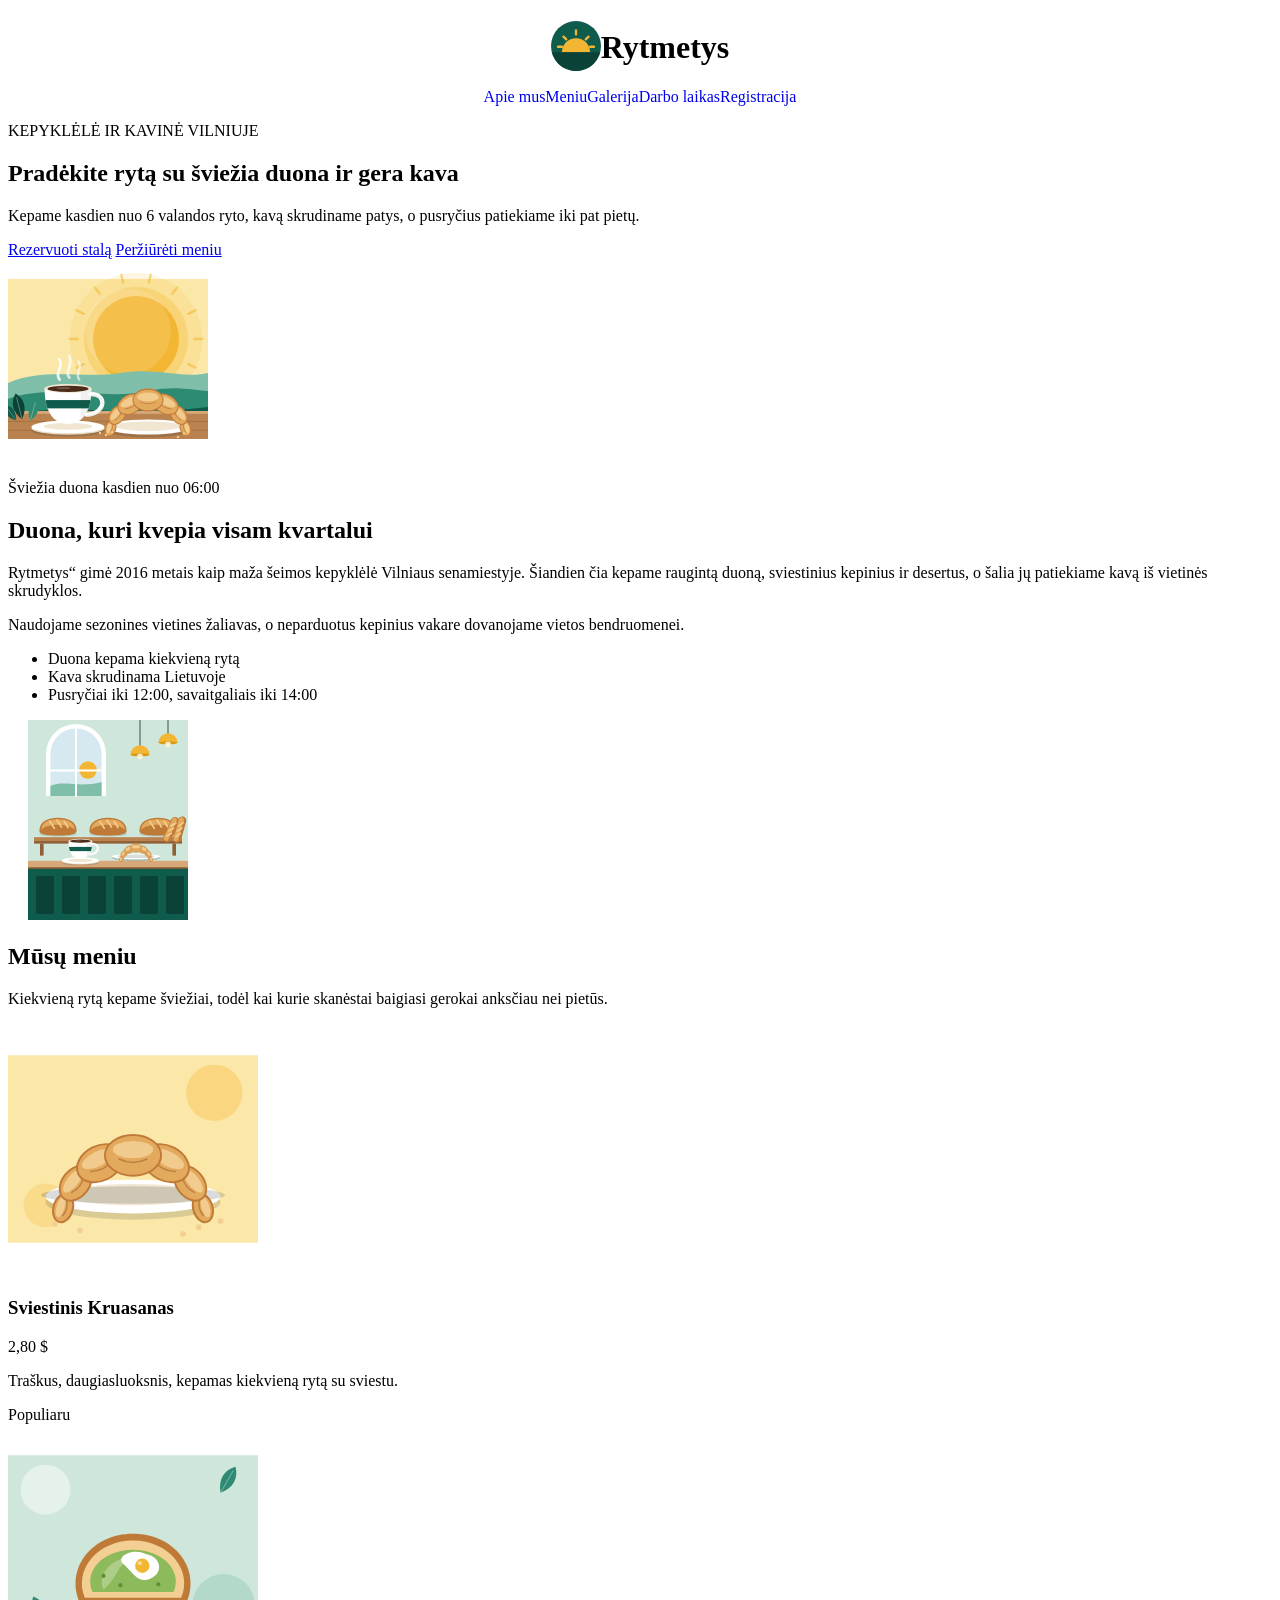
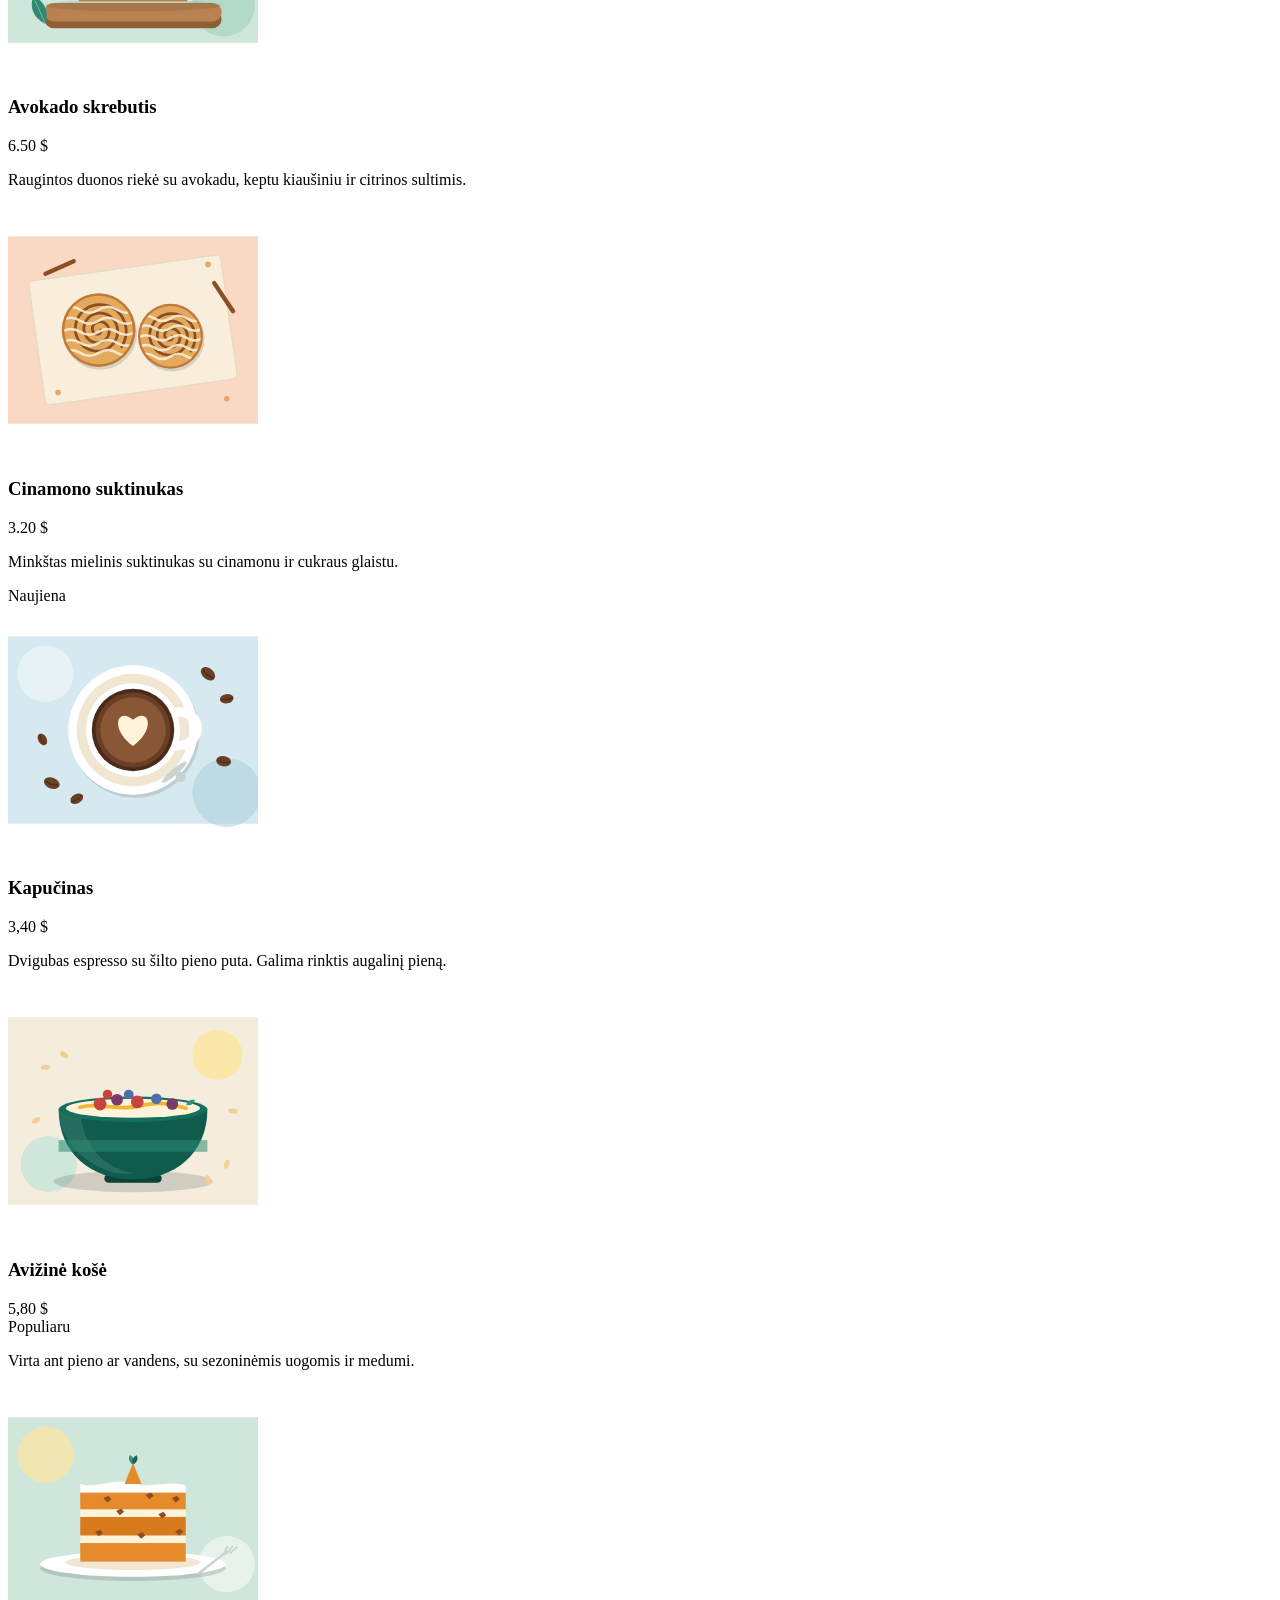
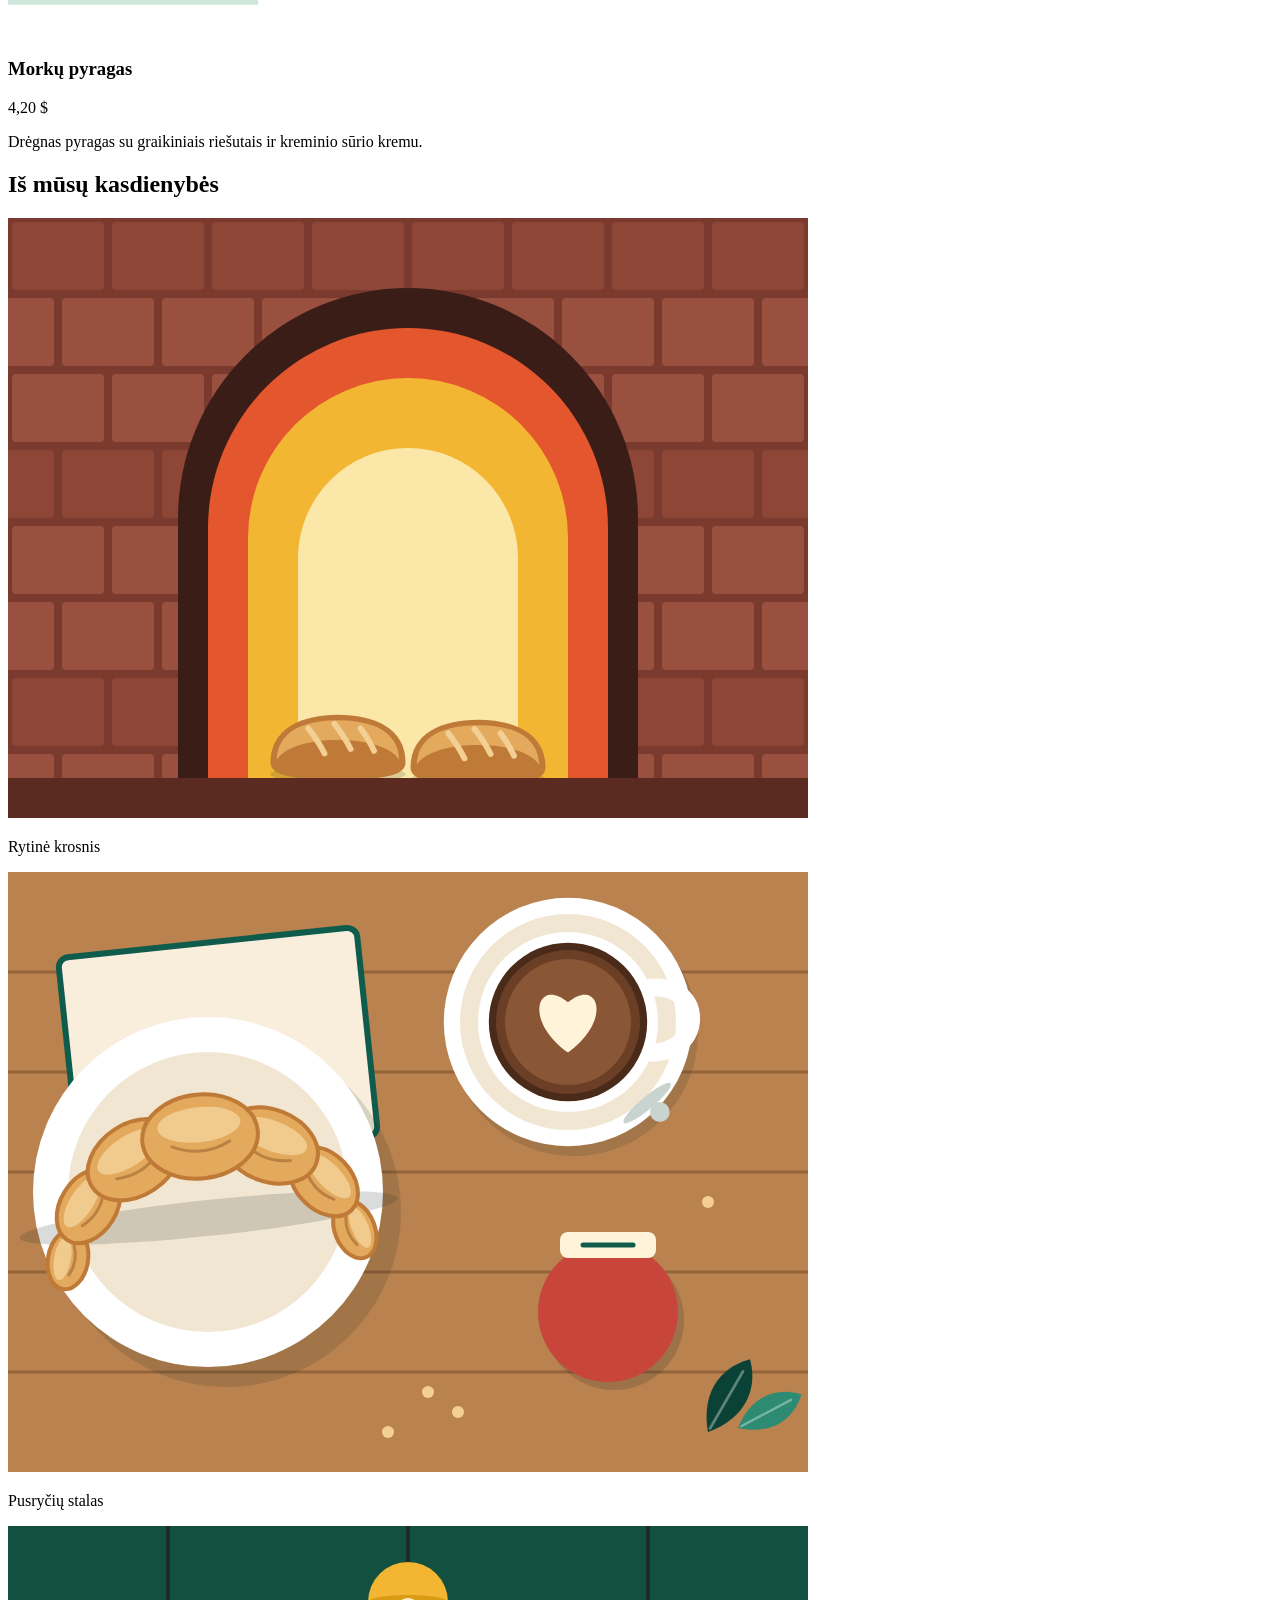
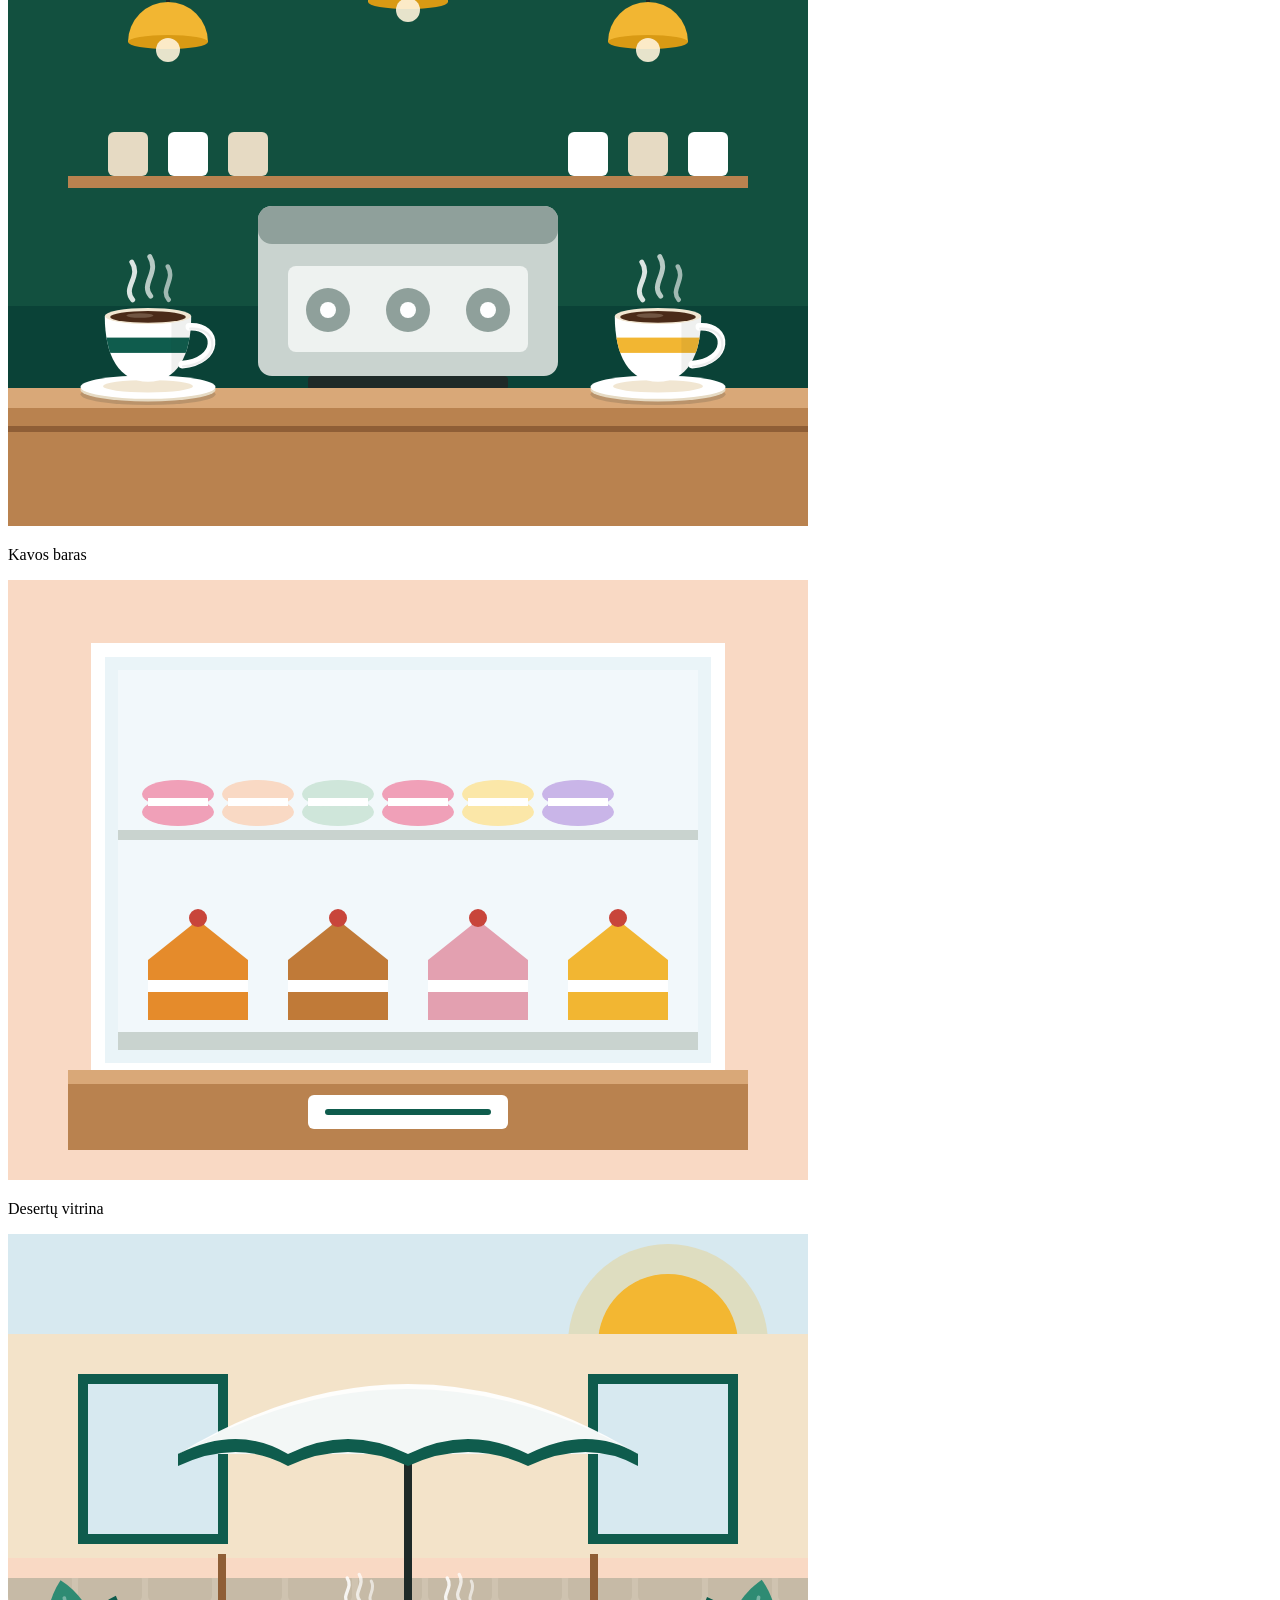
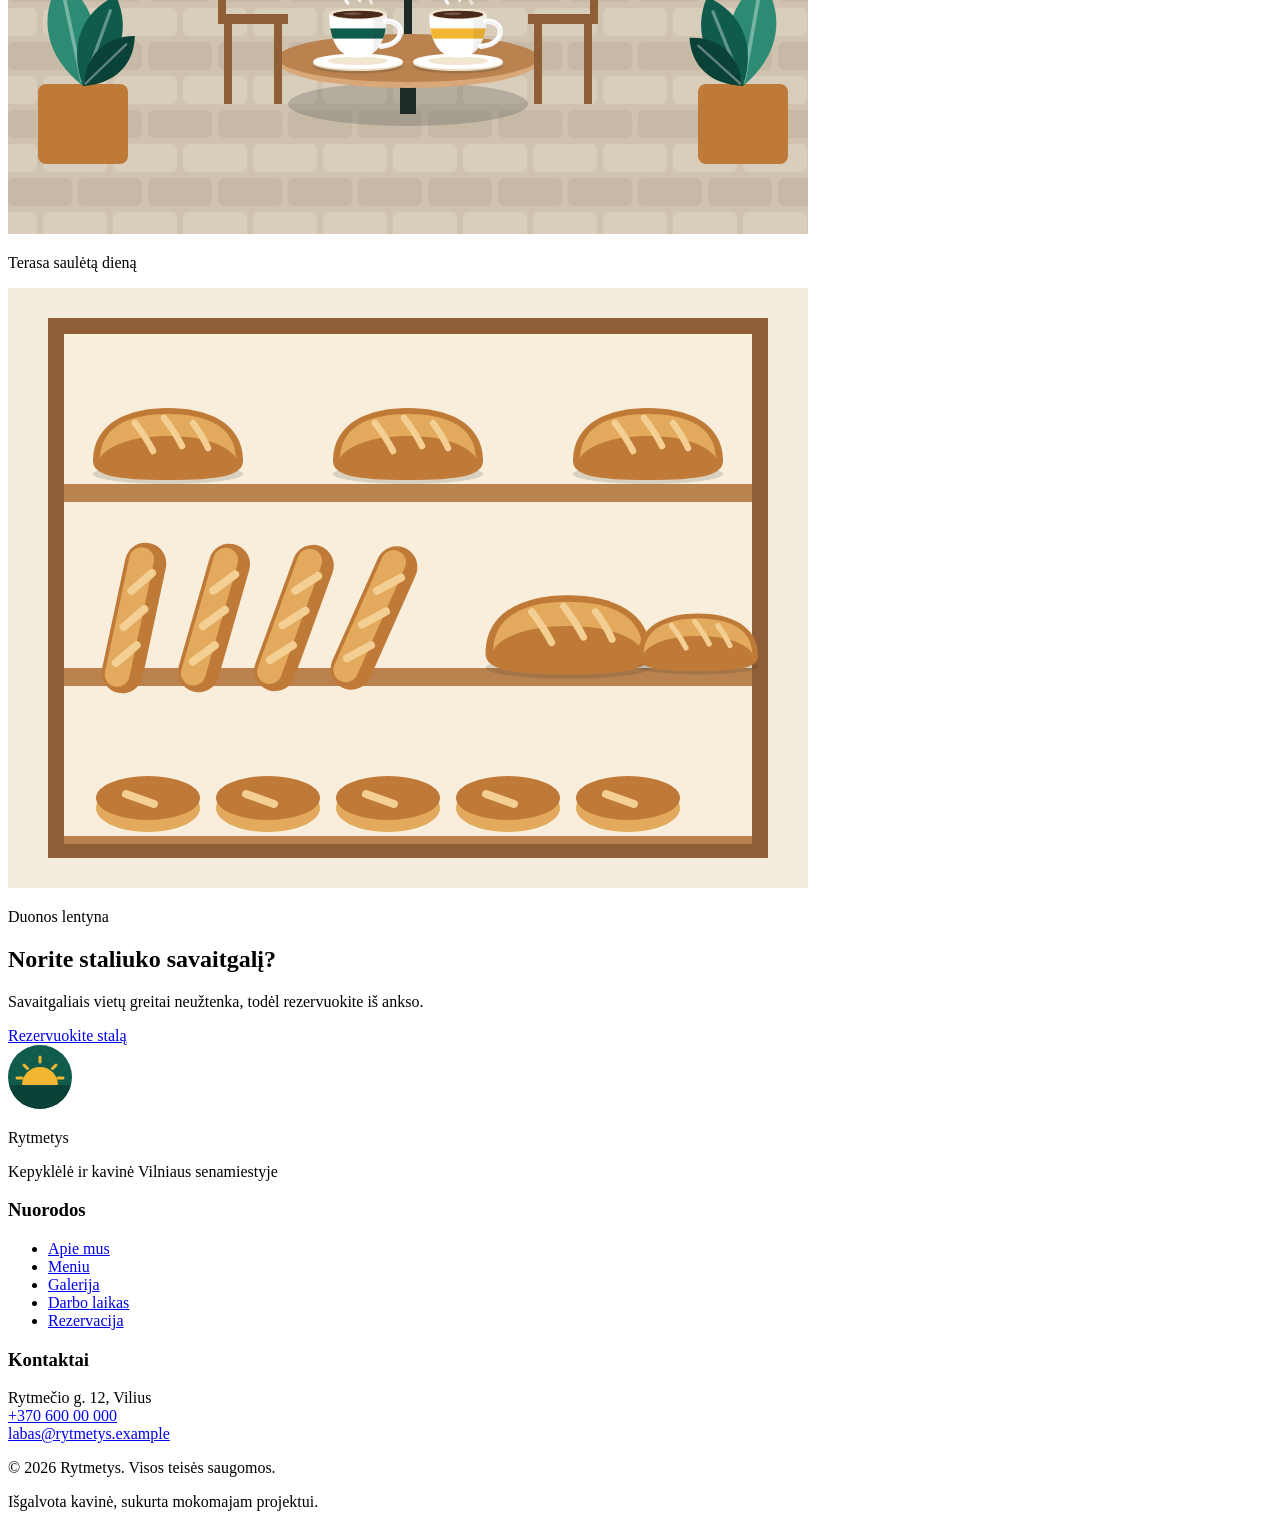
==== index.html @ d04e9ea8 "added the footer section, with navigation, adress section and a logo with title" ====
<!doctype html>
<html lang="en">
  <head>
    <meta charset="UTF-8" />
    <meta name="viewport" content="width=device-width, initial-scale=1.0" />
    <title>Rytmetys - kepyklėlė ir kavinė Vilniuje</title>
    <link rel="preconnect" href="https://fonts.googleapis.com" />
    <link rel="preconnect" href="https://fonts.gstatic.com" crossorigin />
    <link
      href="https://fonts.googleapis.com/css2?family=DM+Serif+Display&family=Inter:wght@400;500;600;700&display=swap"
      rel="stylesheet" />
    <link rel="stylesheet" href="index.css" />
  </head>
  <body>
    <header class="header">
      <div class="headerLogoTitle">
        <div class="headerLogo">
          <img src="images/logo.svg" width="50" height="50" alt="logotipas-saule" />
        </div>
        <h1 class="headerTitle">Rytmetys</h1>
      </div>
      <div class="navBar">
        <a class="navItem" href="#about">Apie mus</a>
        <a class="navItem" href="#menu">Meniu</a>
        <a class="navItem" href="#gallery">Galerija</a>
        <a class="navItem" href="#workingTime">Darbo laikas</a>
        <a class="navItem--marked" href="#registracija">Registracija</a>
      </div>
    </header>
    <section class="hero">
      <p class="heroAccentText">KEPYKLĖLĖ IR KAVINĖ VILNIUJE</p>
      <h1 class="heroTitle">Pradėkite rytą su šviežia duona ir gera kava</h1>
      <p class="heroText">
        Kepame kasdien nuo 6 valandos ryto, kavą skrudiname patys, o pusryčius patiekiame iki pat pietų.
      </p>
      <div class="buttons">
        <a class="button--marked" href="rezervacija.html">Rezervuoti stalą</a>
        <a class="button--outline" href="#menu">Peržiūrėti meniu</a>
      </div>
      <div class="heroImage">
        <img src="images/hero.svg" width="200" height="200" alt="kavos pertraukele" />
        <p class="heroBadge">Šviežia duona kasdien nuo 06:00</p>
      </div>
    </section>

    <section class="about" id="about">
      <h2 class="aboutTitle">Duona, kuri kvepia visam kvartalui</h2>
      <div class="aboutText">
        <p>
          Rytmetys“ gimė 2016 metais kaip maža šeimos kepyklėlė Vilniaus senamiestyje. Šiandien čia kepame raugintą
          duoną, sviestinius kepinius ir desertus, o šalia jų patiekiame kavą iš vietinės skrudyklos.
        </p>
        <p>Naudojame sezonines vietines žaliavas, o neparduotus kepinius vakare dovanojame vietos bendruomenei.</p>
      </div>
      <ul class="aboutList">
        <li>Duona kepama kiekvieną rytą</li>
        <li>Kava skrudinama Lietuvoje</li>
        <li>Pusryčiai iki 12:00, savaitgaliais iki 14:00</li>
      </ul>
      <img class="aboutImage" src="images/apie.svg" width="200" height="200" alt="kavines nuotrauka is vidaus" />
    </section>

    <section class="menu" id="menu">
      <h2 class="menuTitle">Mūsų meniu</h2>
      <p class="menuText">
        Kiekvieną rytą kepame šviežiai, todėl kai kurie skanėstai baigiasi gerokai anksčiau nei pietūs.
      </p>
      <div class="menuCards">
        <div class="card">
          <img class="cardImage" src="images/kruasanas.svg" width="250" height="250" alt="kruasanas" />
          <div class="cardBody">
            <div class="cardHeader">
              <h3 class="cardTitle">Sviestinis Kruasanas</h3>
              <div class="cardPrice">2,80 $</div>
            </div>
            <p class="cardText">Traškus, daugiasluoksnis, kepamas kiekvieną rytą su sviestu.</p>
            <div class="cardBadge">Populiaru</div>
          </div>
        </div>
        <div class="card">
          <img class="cardImage" src="images/sumustinis.svg" width="250" height="250" alt="sumustinis" />
          <div class="cardBody">
            <div class="cardHeader">
              <h3 class="cardTitle">Avokado skrebutis</h3>
              <div class="cardPrice">6.50 $</div>
            </div>
            <p class="cardText">Raugintos duonos riekė su avokadu, keptu kiaušiniu ir citrinos sultimis.</p>
          </div>
        </div>
        <div class="card">
          <img class="cardImage" src="images/suktinukas.svg" width="250" height="250" alt="suktinukas" />
          <div class="cardBody">
            <div class="cardHeader">
              <h3 class="cardTitle">Cinamono suktinukas</h3>
              <div class="cardPrice">3.20 $</div>
            </div>
            <p class="cardText">Minkštas mielinis suktinukas su cinamonu ir cukraus glaistu.</p>
            <div class="cardBadge">Naujiena</div>
          </div>
        </div>
        <div class="card">
          <img class="cardImage" src="images/kapucinas.svg" width="250" height="250" alt="kapucinas" />
          <div class="cardBody">
            <div class="cardHeader">
              <h3 class="cardTitle">Kapučinas</h3>
              <div class="cardPrice">3,40 $</div>
            </div>
            <p class="cardText">Dvigubas espresso su šilto pieno puta. Galima rinktis augalinį pieną.</p>
          </div>
        </div>
        <div class="card">
          <img class="cardImage" src="images/kose.svg" width="250" height="250" alt="kose avizine" />
          <div class="cardBody">
            <div class="cardHeader">
              <h3 class="cardTitle">Avižinė košė</h3>
              <div class="cardPrice">5,80 $</div>
              <div class="cardBadge">Populiaru</div>
            </div>
            <p class="cardText">Virta ant pieno ar vandens, su sezoninėmis uogomis ir medumi.</p>
          </div>
        </div>
        <div class="card">
          <img class="cardImage" src="images/pyragas.svg" width="250" height="250" alt="skanusis pyragas" />
          <div class="cardBody">
            <div class="cardHeader">
              <h3 class="cardTitle">Morkų pyragas</h3>
              <div class="cardPrice">4,20 $</div>
            </div>
            <p class="cardText">Drėgnas pyragas su graikiniais riešutais ir kreminio sūrio kremu.</p>
          </div>
        </div>
      </div>
    </section>

    <section class="gallery" id="gallery">
      <h2 class="galleryTitle">Iš mūsų kasdienybės</h2>
      <div class="galleryArea">
        <div class="galleryItem galleryItem--wide">
          <img src="images/galerija-krosnis.svg" alt="rytine krosnis" />
          <p class="galleryItemText">Rytinė krosnis</p>
        </div>
        <div class="galleryItem galleryItem--tall">
          <img src="images/galerija-pusryciai.svg" alt="pusryciu stalas" />
          <p class="galleryItemText">Pusryčių stalas</p>
        </div>
        <div class="galleryItem">
          <img src="images/galerija-baras.svg" alt="kavos baras" />
          <p class="galleryItemText">Kavos baras</p>
        </div>
        <div class="galleryItem">
          <img src="images/galerija-vitrina.svg" alt="desertu vitrina" />
          <p class="galleryItemText">Desertų vitrina</p>
        </div>
        <div class="galleryItem galleryItem--wide">
          <img src="images/galerija-terasa.svg" alt="terasa" />
          <p class="galleryItemText">Terasa saulėtą dieną</p>
        </div>
        <div class="galleryItem galleryItem--wide">
          <img src="images/galerija-lentyna.svg" alt="duonos lentyna" />
          <p class="galleryItemText">Duonos lentyna</p>
        </div>
      </div>
    </section>

    <div class="lowerHero">
      <h2 class="lowerHeroTitle">Norite staliuko savaitgalį?</h2>
      <p class="lowerHeroText">Savaitgaliais vietų greitai neužtenka, todėl rezervuokite iš ankso.</p>
      <a class="lowerHeroButton" href="rezervacija.html">Rezervuokite stalą</a>
    </div>
    <footer class="footer">
      <div class="footerLogoTitle">
        <img src="images/logo.svg" width="64" height="64" alt="logotipas-saule" />
        <p class="footerTitle">Rytmetys</p>
      </div>
      <p class="footerText">Kepyklėlė ir kavinė Vilniaus senamiestyje</p>
      <nav class="footerNavigation">
        <h3 class="footerNavigationHeader">Nuorodos</h3>
        <ul class="footerNavigationList">
          <li><a href="#about">Apie mus</a></li>
          <li><a href="#menu">Meniu</a></li>
          <li><a href="#gallery">Galerija</a></li>
          <li><a href="#workingTime">Darbo laikas</a></li>
          <li><a href="#registracija">Rezervacija</a></li>
        </ul>
      </nav>
      <div class="footerContacts">
        <h3 class="footerContactsHeader">Kontaktai</h3>
        <div class="adress">
          Rytmečio g. 12, Vilius<br />
          <a href="tel">+370 600 00 000</a><br />
          <a href="mail">labas@rytmetys.example</a>
        </div>
      </div>
      <div class="footerCreditation">
        <p>© 2026 Rytmetys. Visos teisės saugomos.</p>
        <p>Išgalvota kavinė, sukurta mokomajam projektui.</p>
      </div>
    </footer>
  </body>
</html>
---- index.css ----
.headerLogoTitle {
  display: flex;
  justify-content: center;
  align-items: center;
}

.navBar {
  display: flex;
  justify-content: center;
  align-items: center;
}
.navItem {
  text-decoration: none;
}
.navItem--marked {
  text-decoration: none;
}
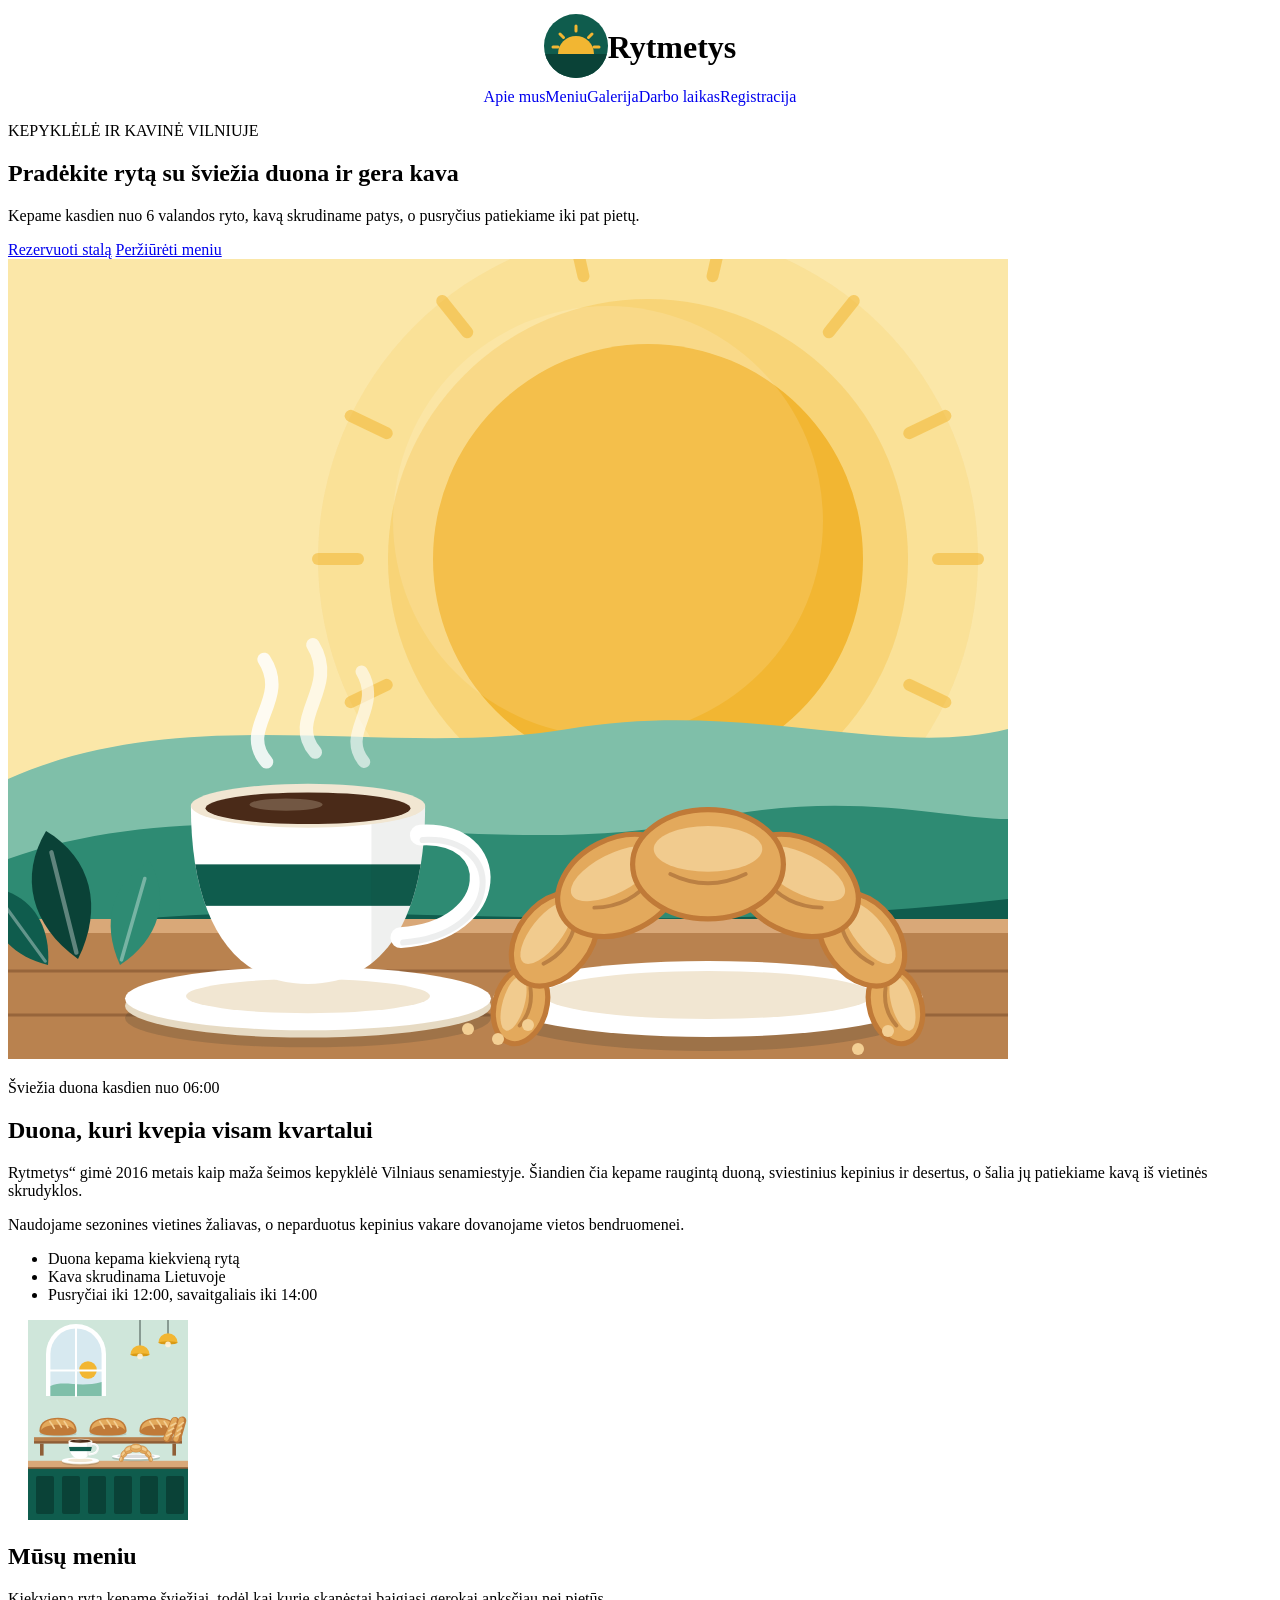
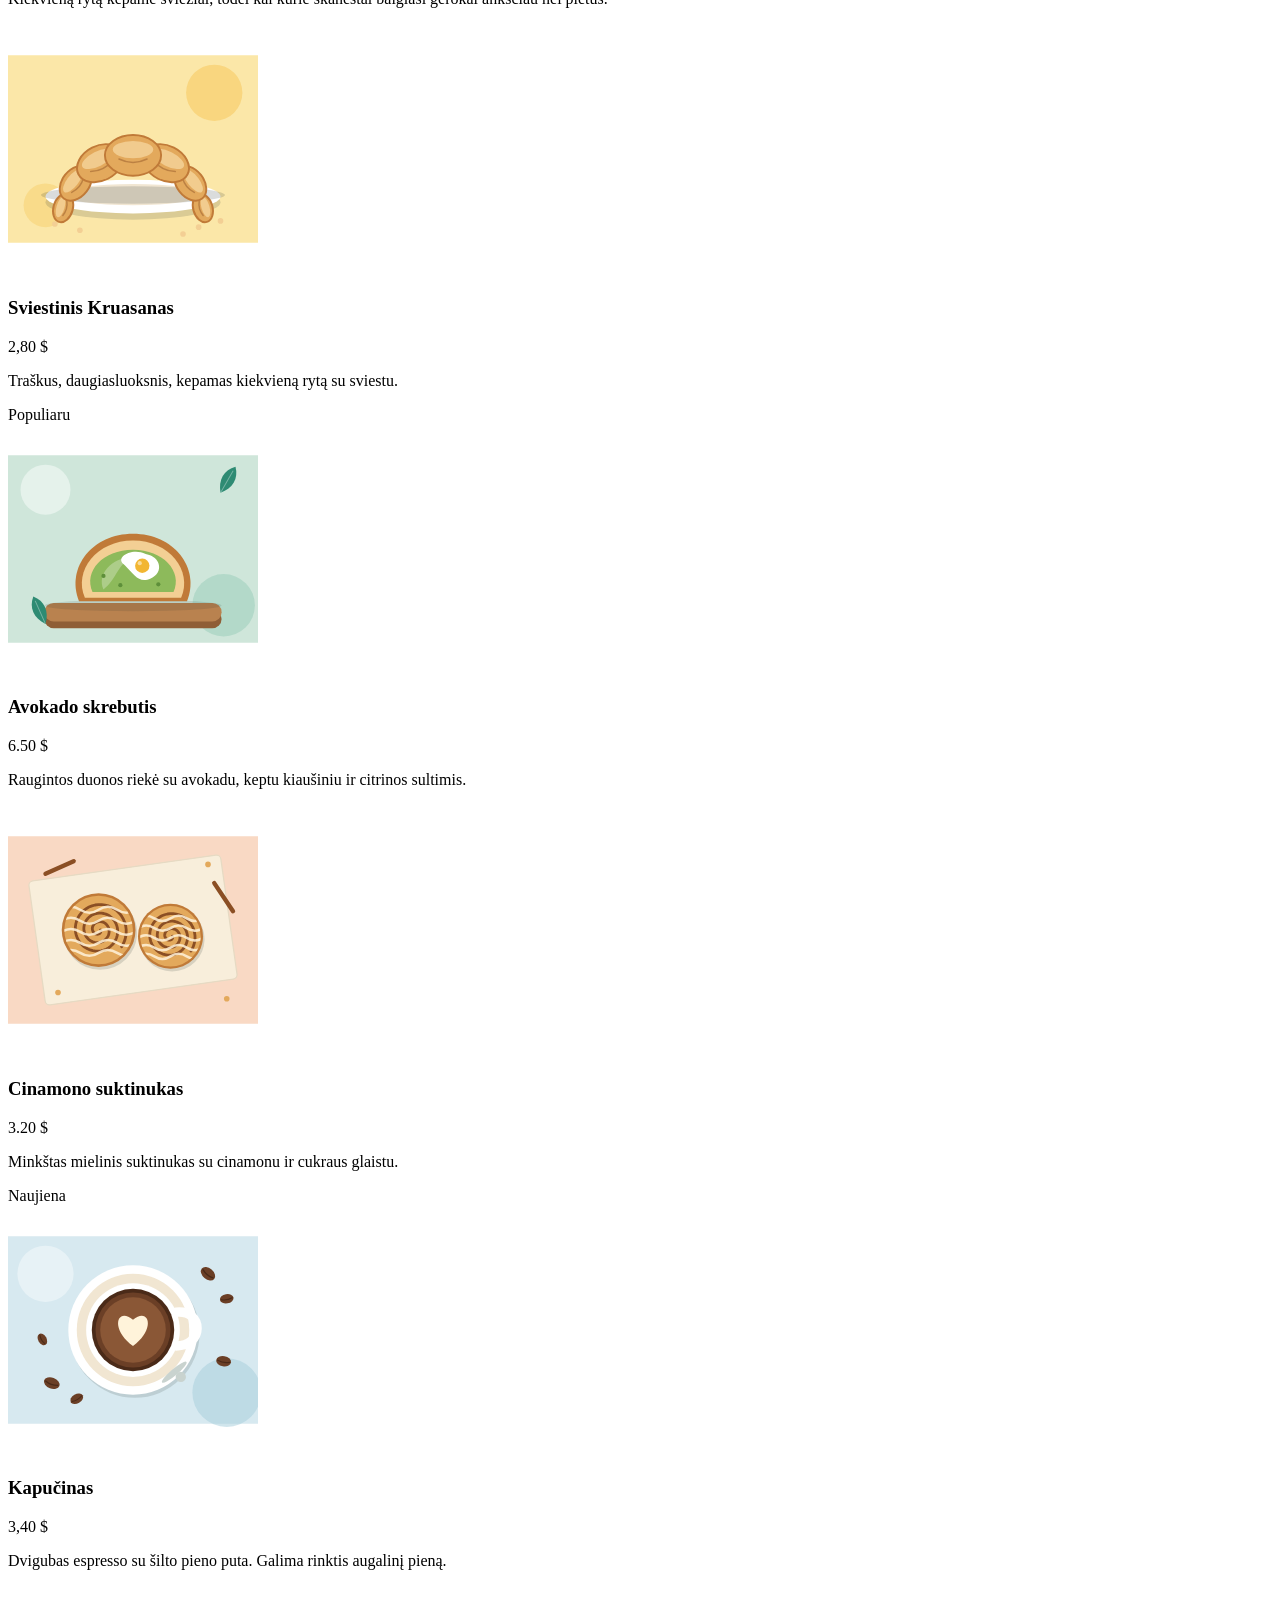
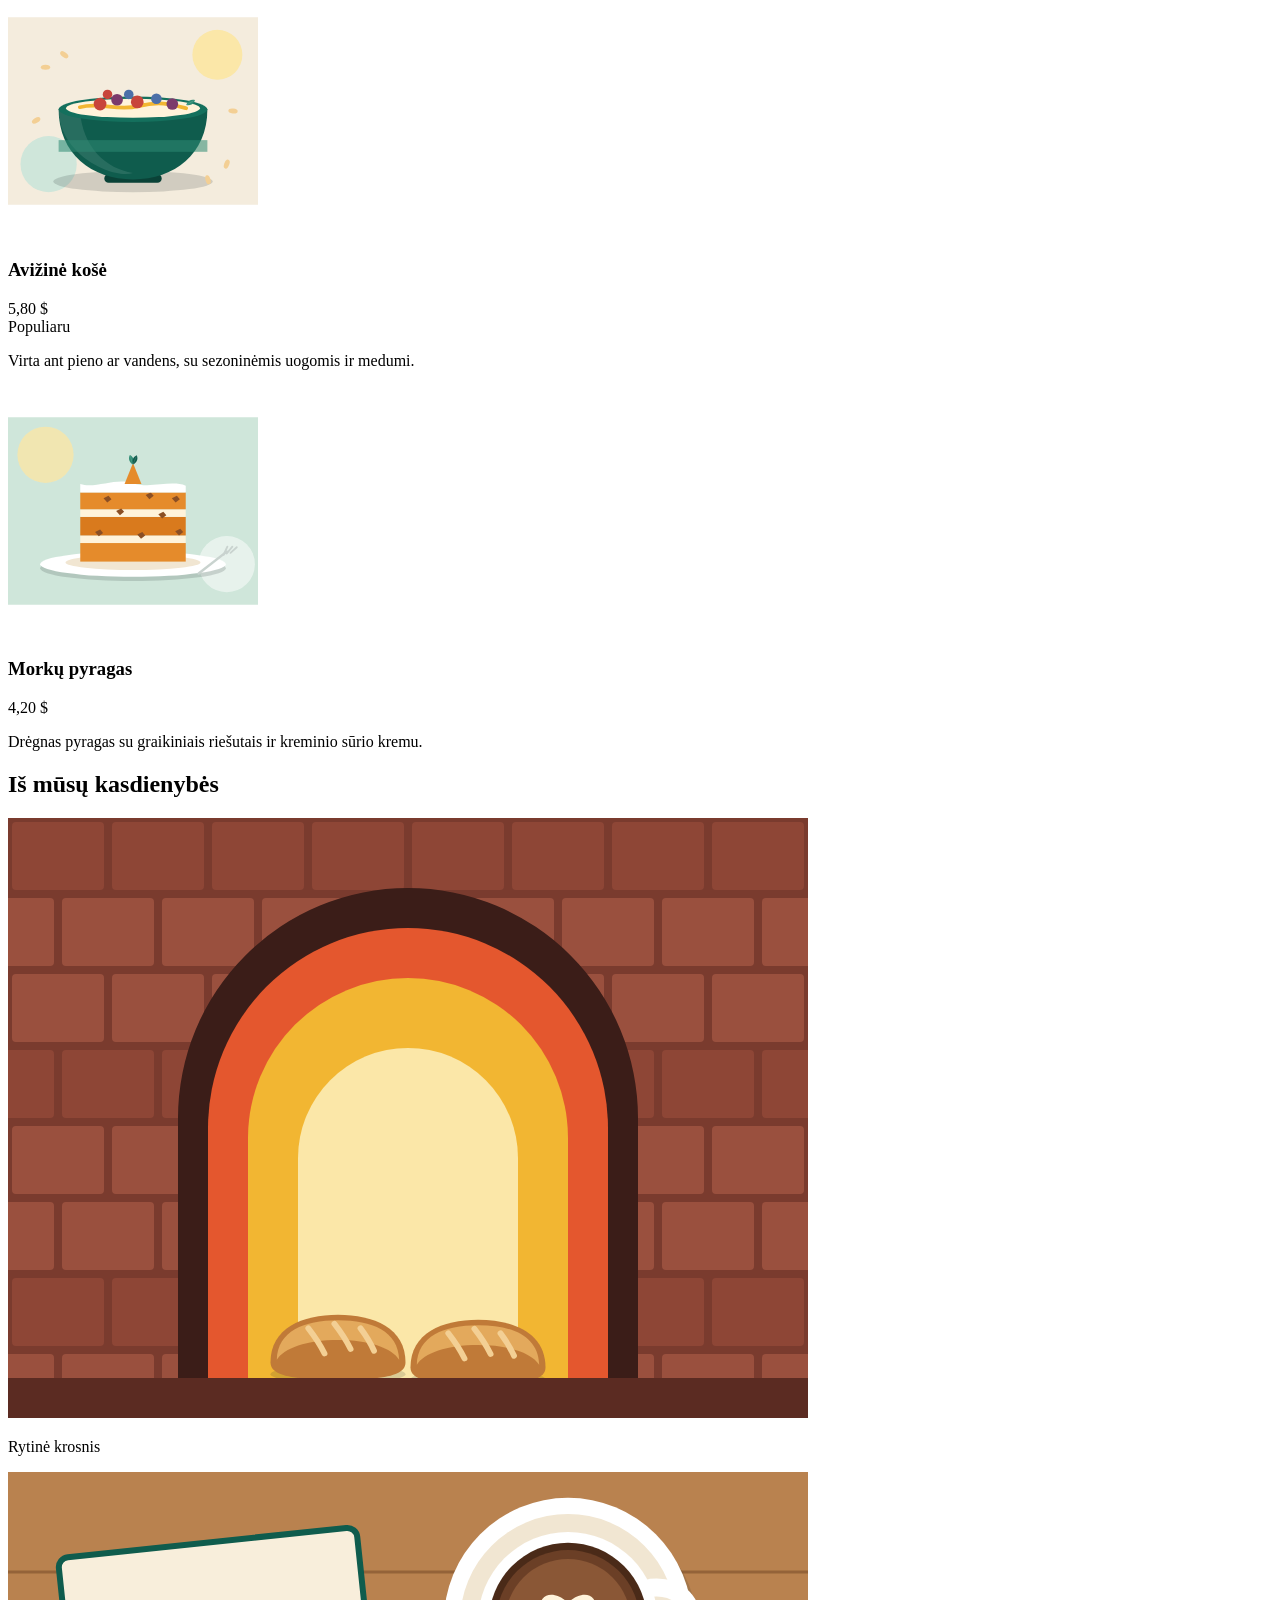
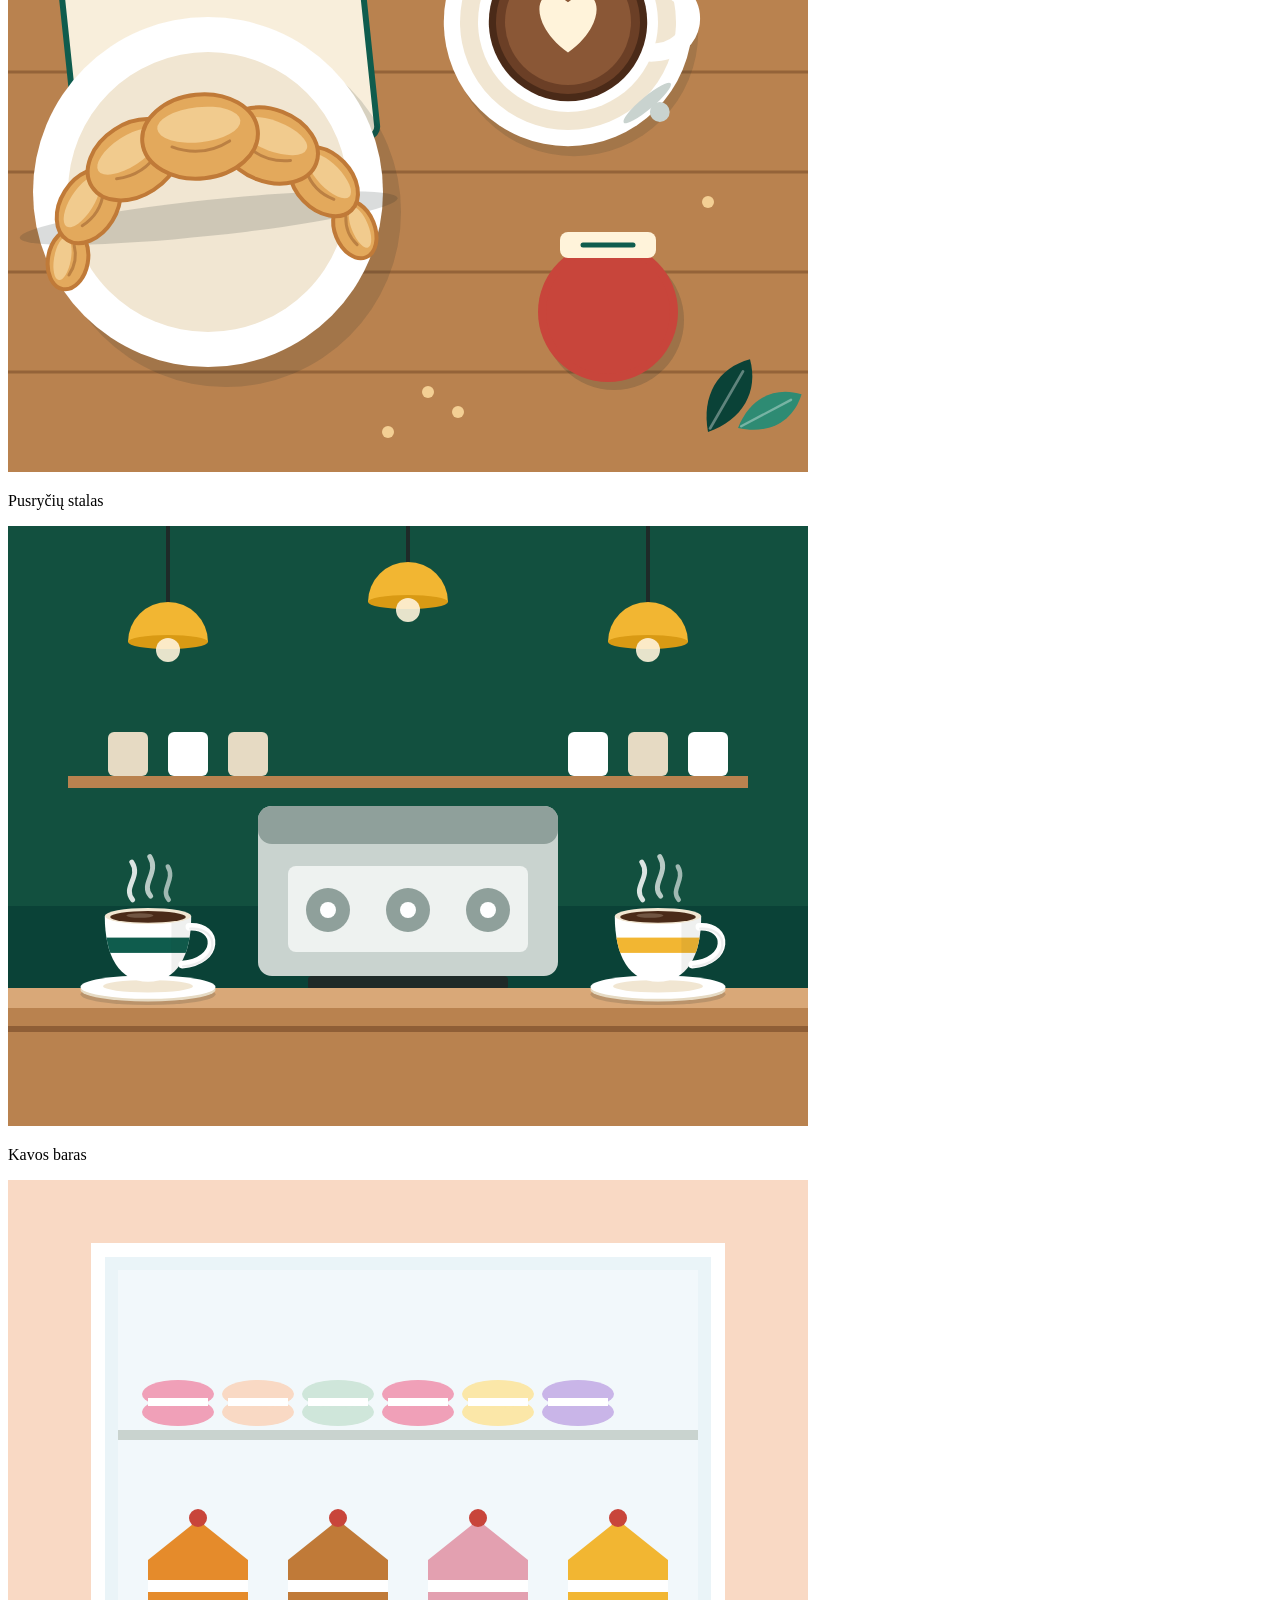
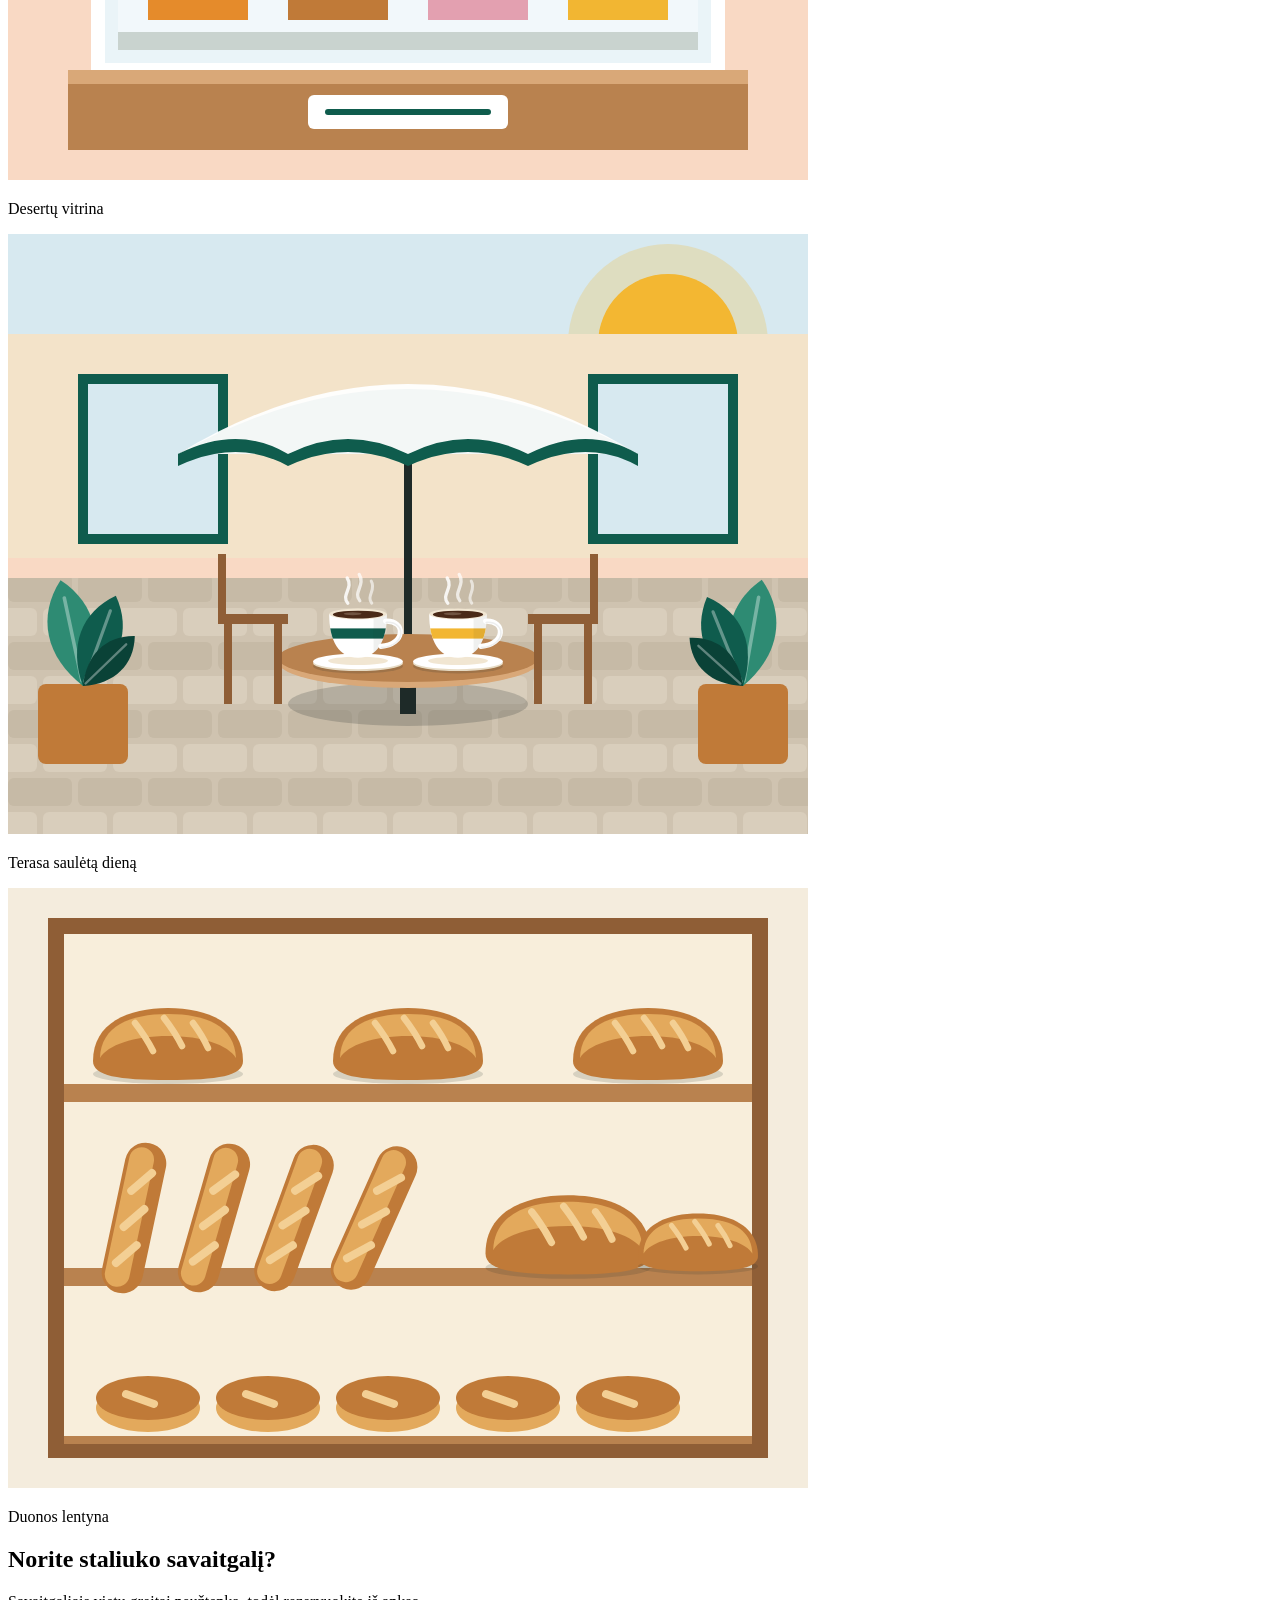
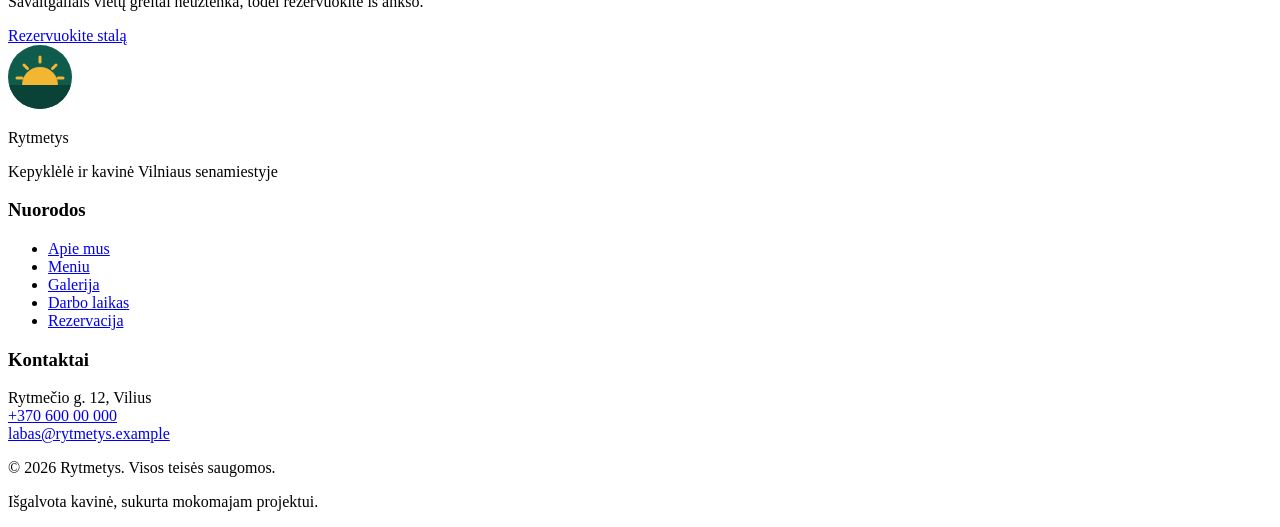
==== commit afff39b8: "Changed inline width and height for images" ====
--- a/index.html
+++ b/index.html
@@ -15,7 +15,7 @@
     <header class="header">
       <div class="headerLogoTitle">
         <div class="headerLogo">
-          <img src="images/logo.svg" width="50" height="50" alt="logotipas-saule" />
+          <img src="images/logo.svg" width="64" height="64" alt="logotipas-saule" />
         </div>
         <h1 class="headerTitle">Rytmetys</h1>
       </div>
@@ -38,7 +38,7 @@
         <a class="button--outline" href="#menu">Peržiūrėti meniu</a>
       </div>
       <div class="heroImage">
-        <img src="images/hero.svg" width="200" height="200" alt="kavos pertraukele" />
+        <img src="images/hero.svg" width="1000" height="800" alt="kavos pertraukele" />
         <p class="heroBadge">Šviežia duona kasdien nuo 06:00</p>
       </div>
     </section>
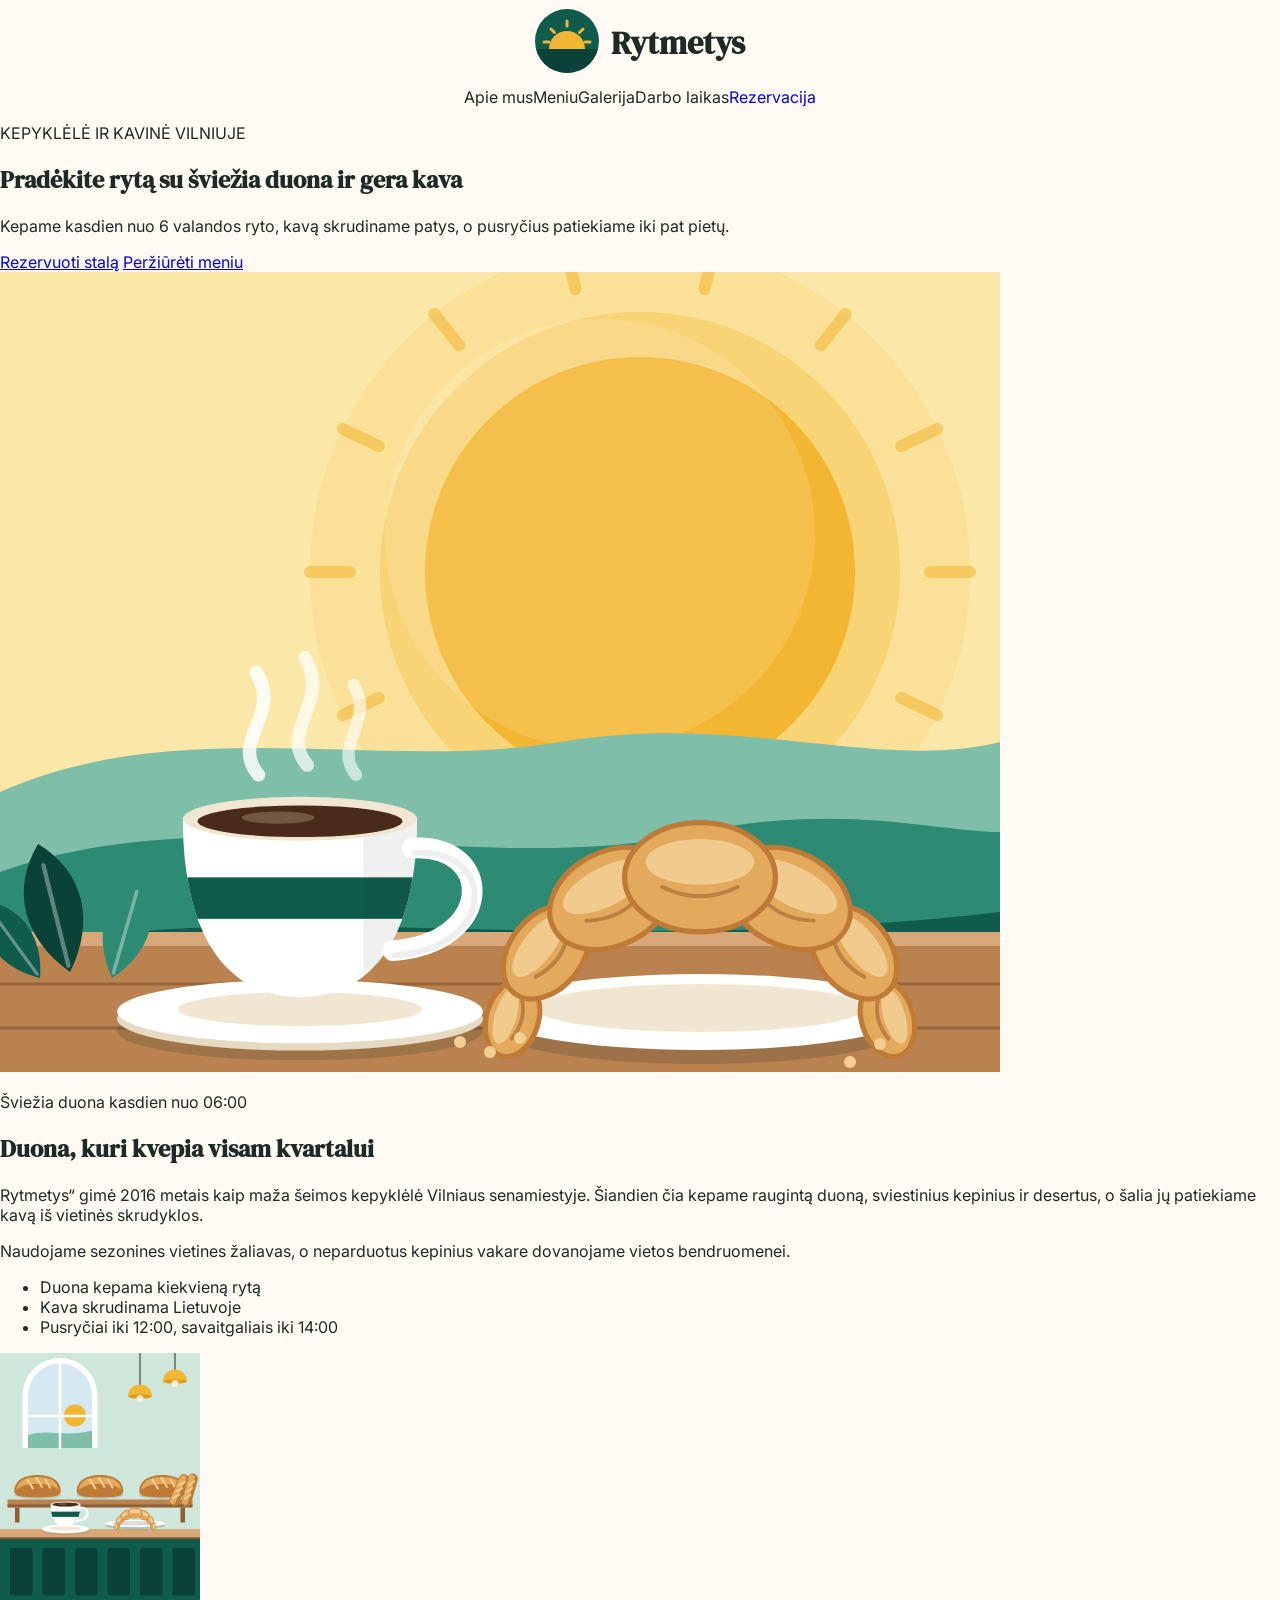
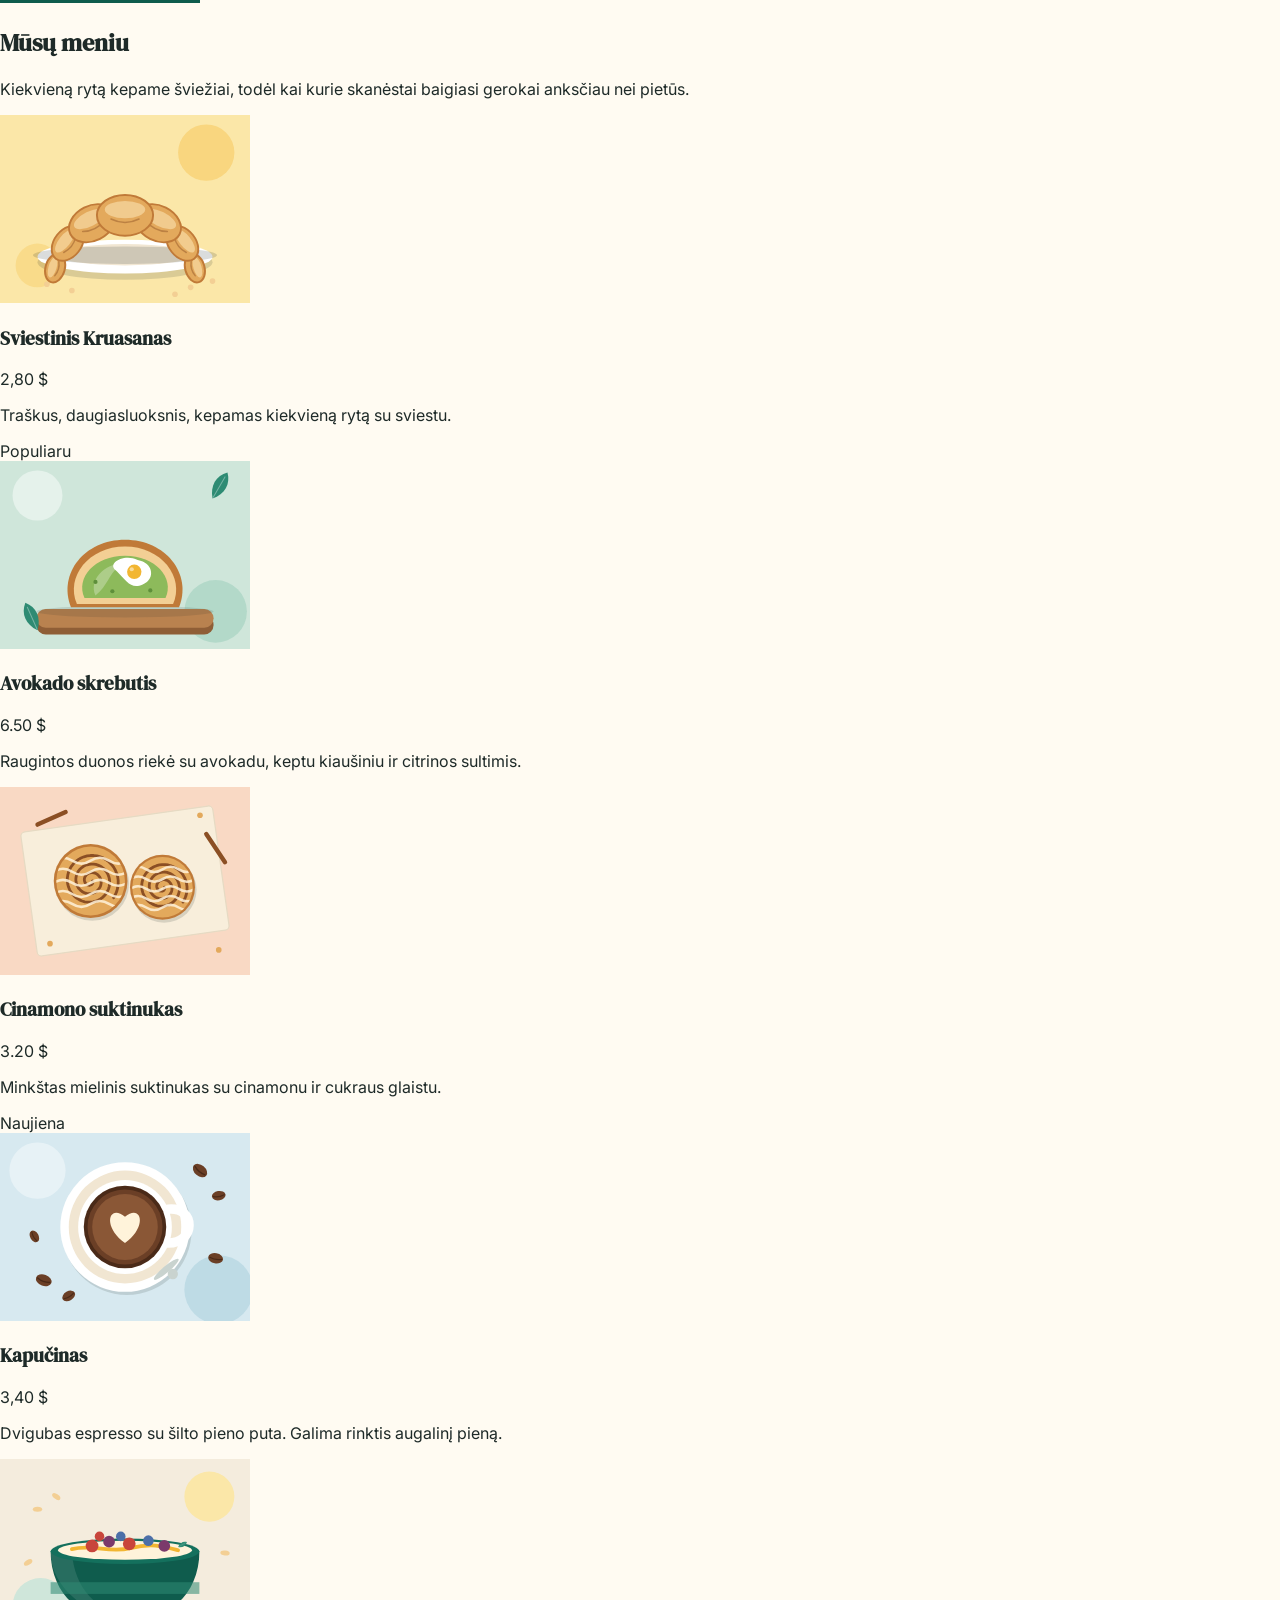
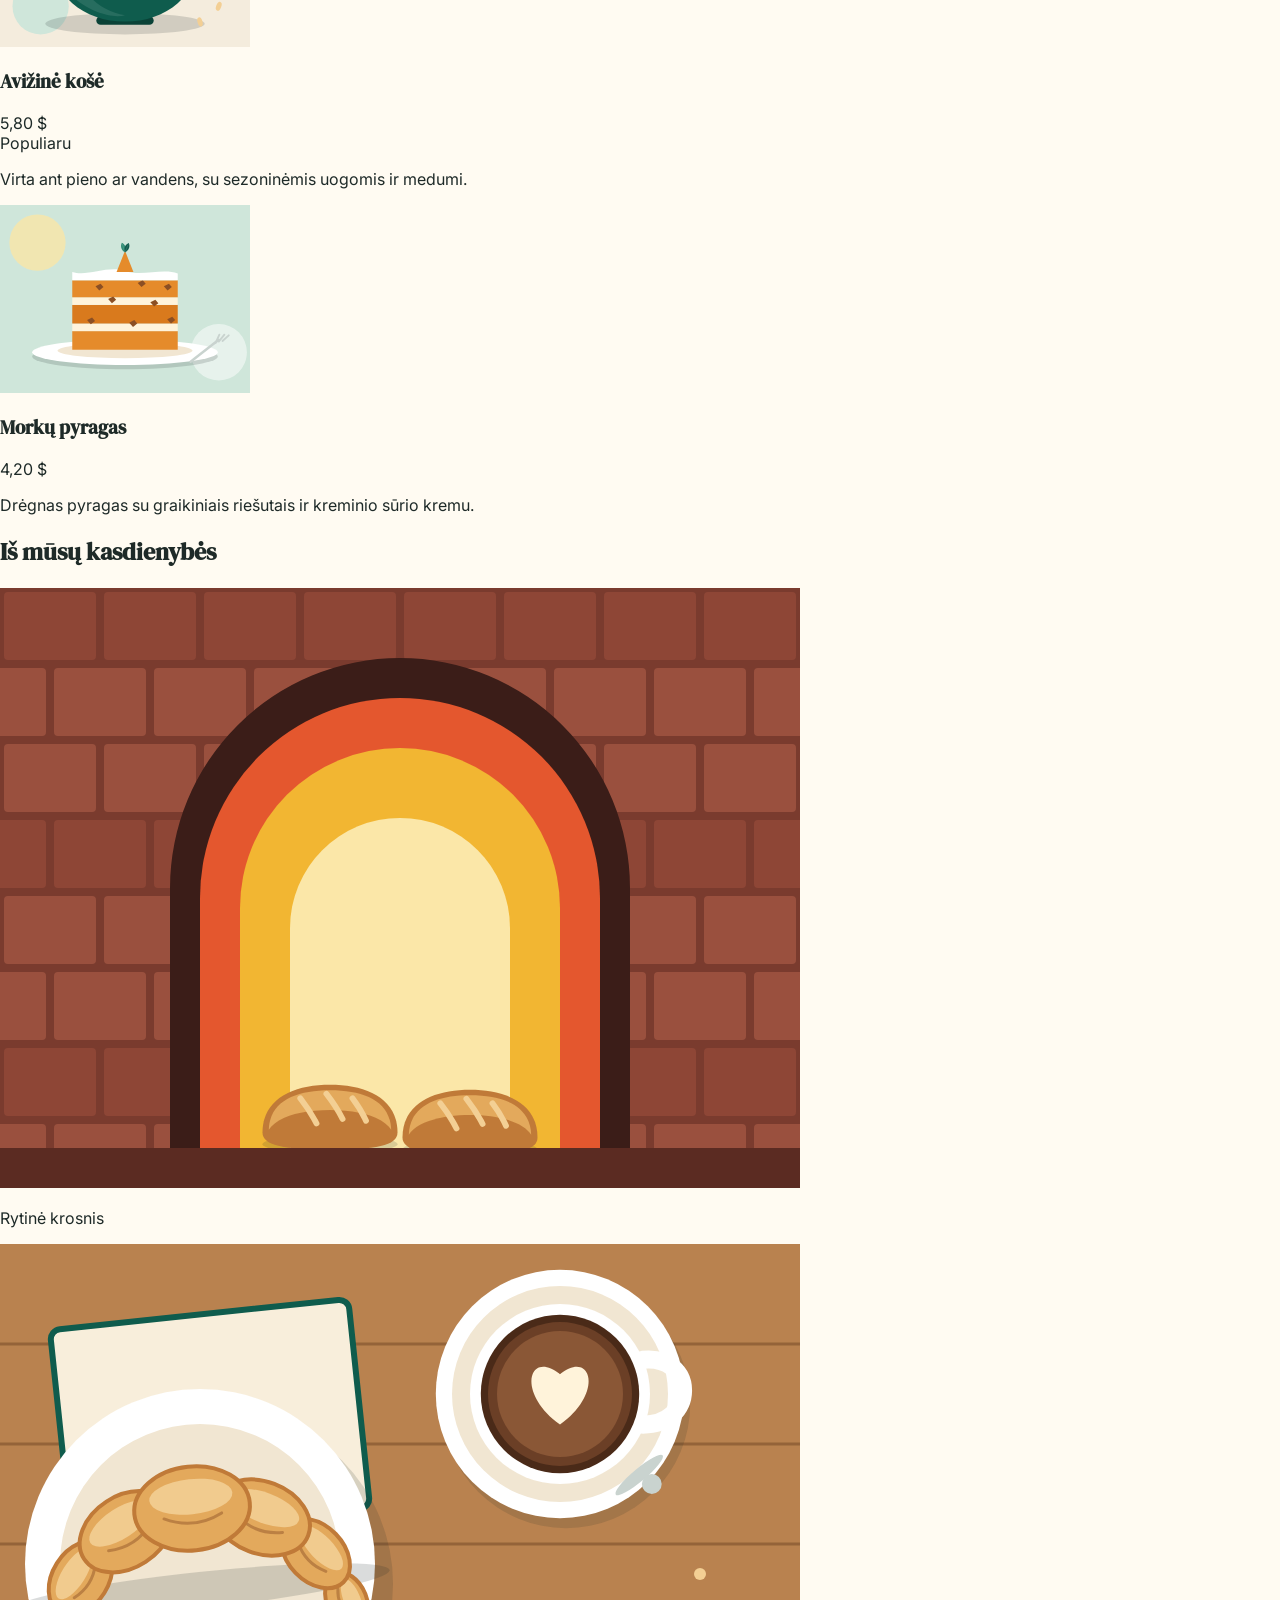
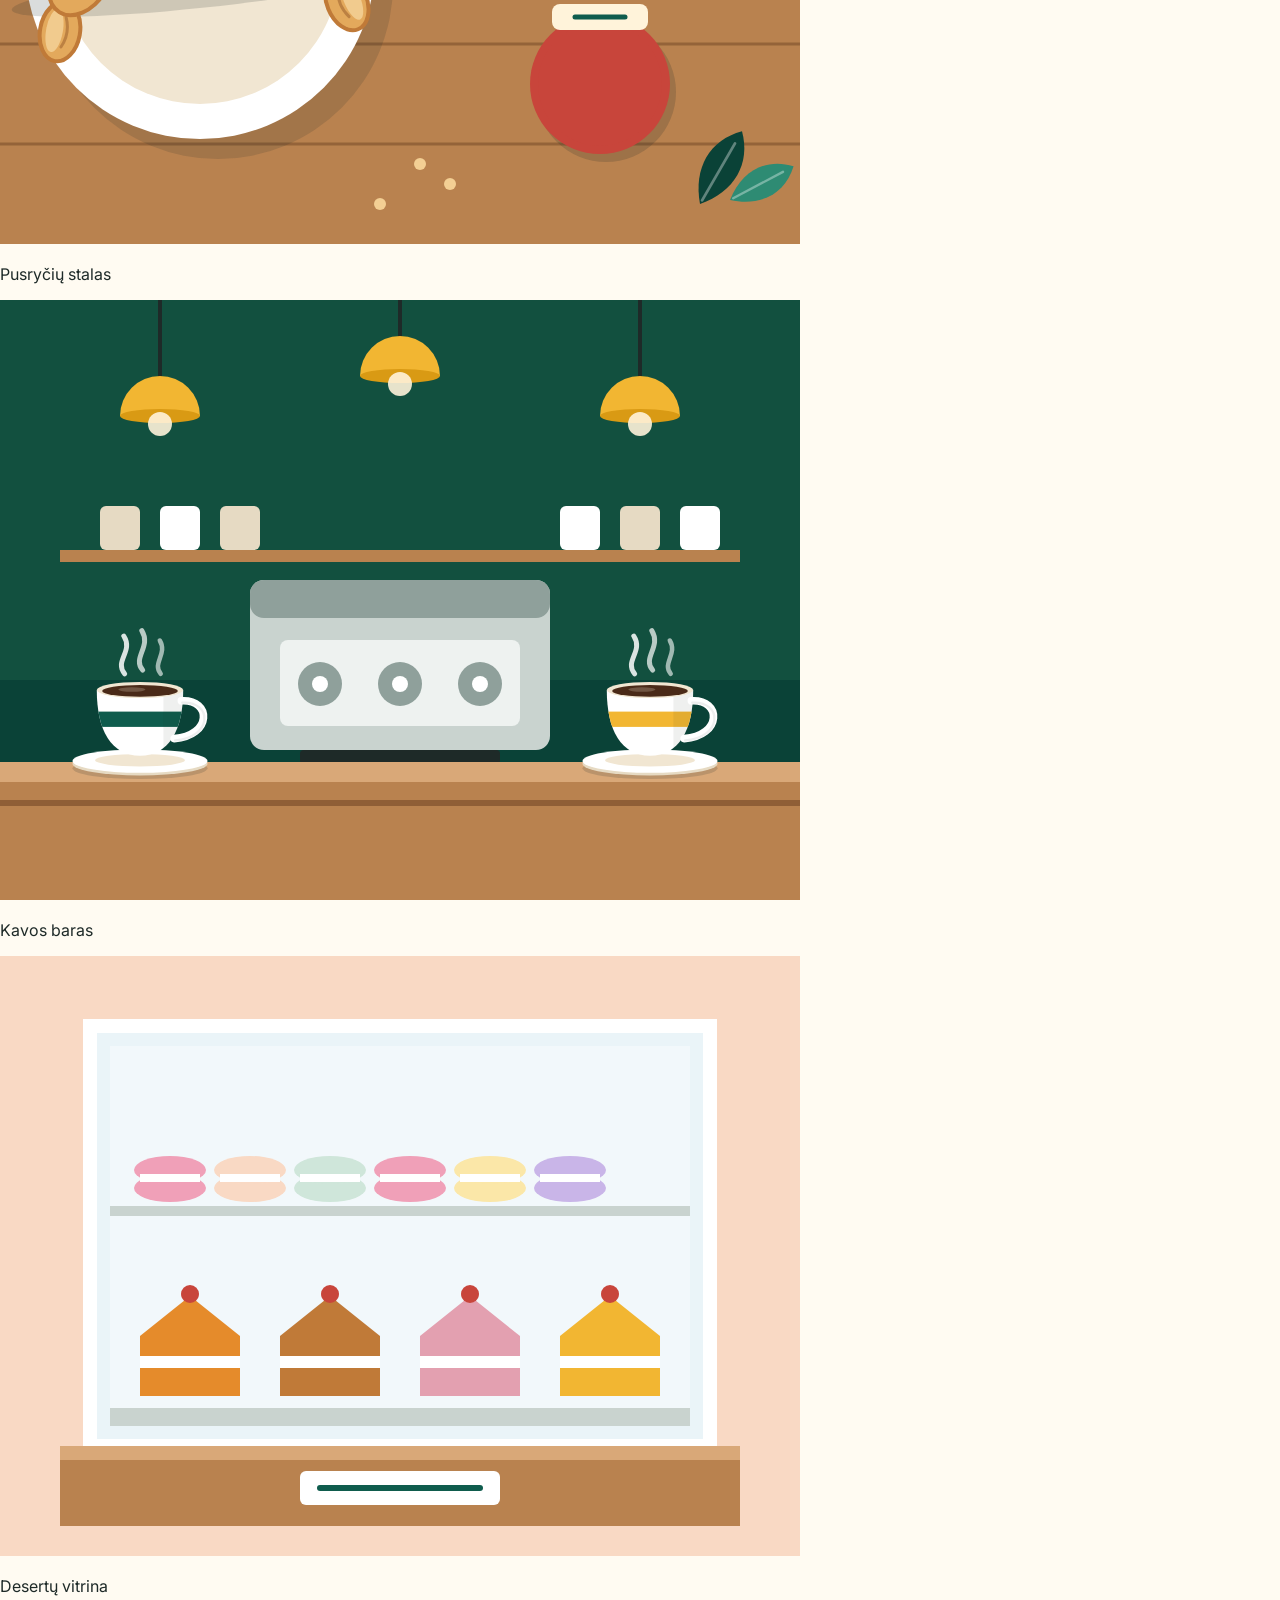
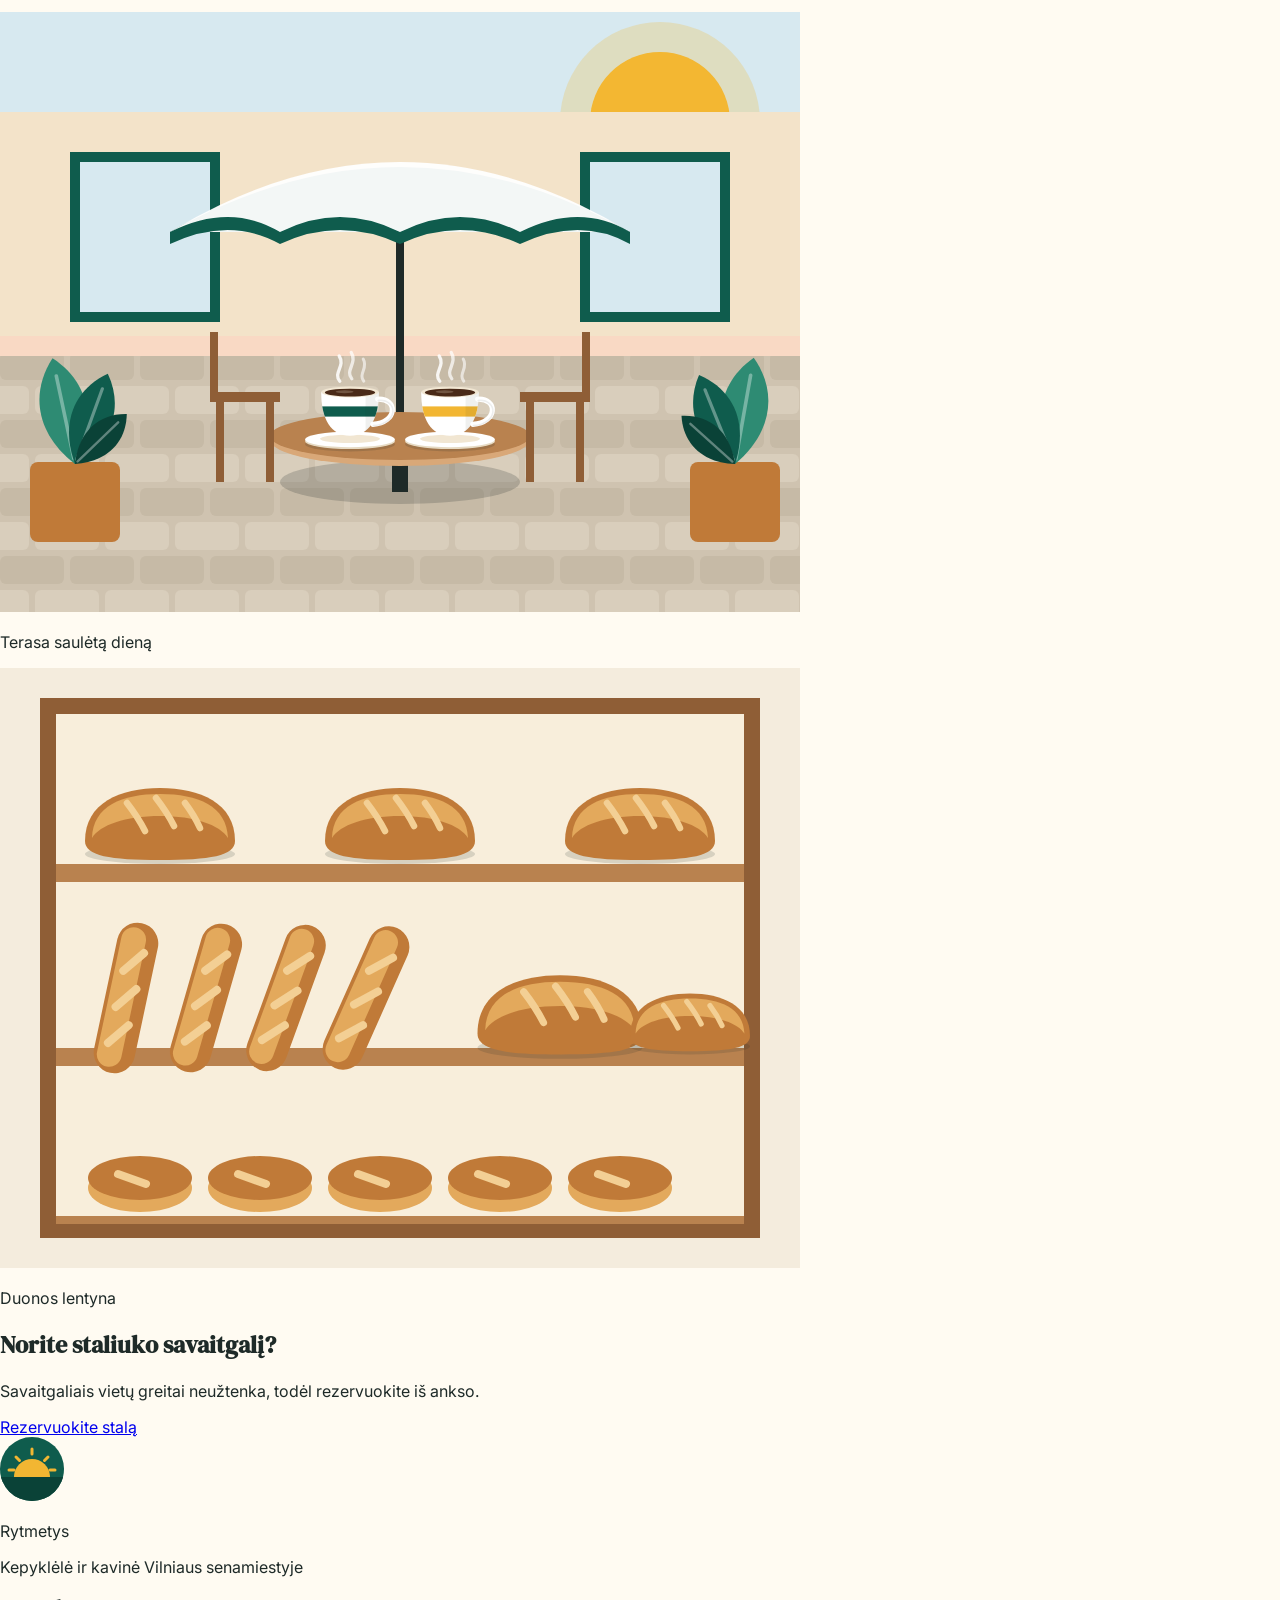
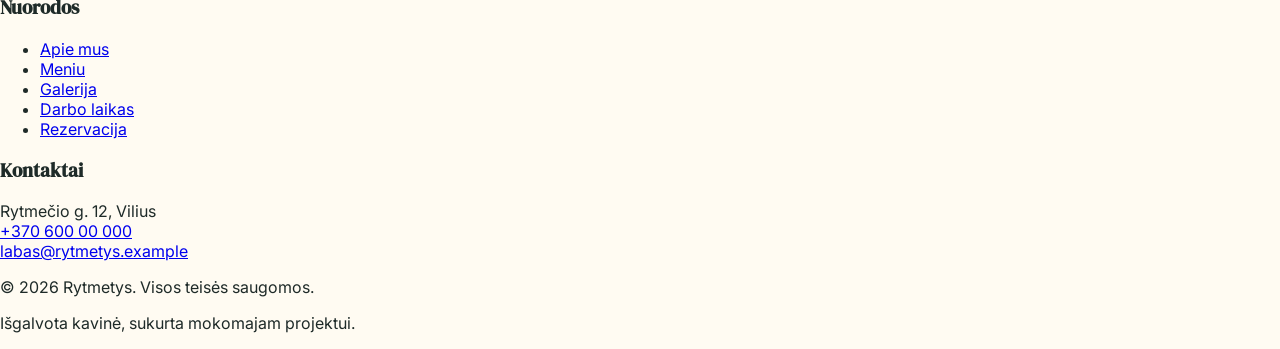
==== commit c034c5fb: "chaged into correct word registracija>rezervacija" ====
--- a/index.html
+++ b/index.html
@@ -24,7 +24,7 @@
         <a class="navItem" href="#menu">Meniu</a>
         <a class="navItem" href="#gallery">Galerija</a>
         <a class="navItem" href="#workingTime">Darbo laikas</a>
-        <a class="navItem--marked" href="#registracija">Registracija</a>
+        <a class="navItem--marked" href="#registracija">Rezervacija</a>
       </div>
     </header>
     <section class="hero">
--- a/index.css
+++ b/index.css
@@ -1,7 +1,58 @@
+/*spalvos*/
+
+:root {
+  --bg: #fffbf2;
+  --surface: #f4ecdd;
+  --text: #1e2a28;
+  --text-muted: #566561;
+  --primary: #0f5c4d;
+  --primary-dark: #0a4237;
+  --accent: #f2b632;
+  --accent-dark: #d99a14;
+  --line: #e6dac3;
+  --field-border: #8a9894;
+  --error: #b3261e;
+  --white: #ffffff;
+  --footer-text: #c9d3cf;
+  --cta-text: #e6f2ec;
+
+  --font-heading: "DM Serif Display", Georgia, serif;
+  --font-body: "Inter", system-ui, sans-serif;
+}
+
+*,
+*::before,
+*::after {
+  box-sizing: border-box;
+}
+
+body {
+  margin: 0;
+  background-color: var(--bg);
+  color: var(--text);
+  font-family: var(--font-body);
+}
+
+h1,
+h2,
+h3 {
+  font-family: var(--font-heading);
+  font-weight: bold;
+}
+img {
+  max-width: 100%;
+  height: auto;
+}
+
 .headerLogoTitle {
   display: flex;
   justify-content: center;
   align-items: center;
+  gap: 12px;
+}
+
+.headerLogo {
+  padding:;
 }
 
 .navBar {
@@ -11,6 +62,7 @@
 }
 .navItem {
   text-decoration: none;
+  color: var(--text);
 }
 .navItem--marked {
   text-decoration: none;
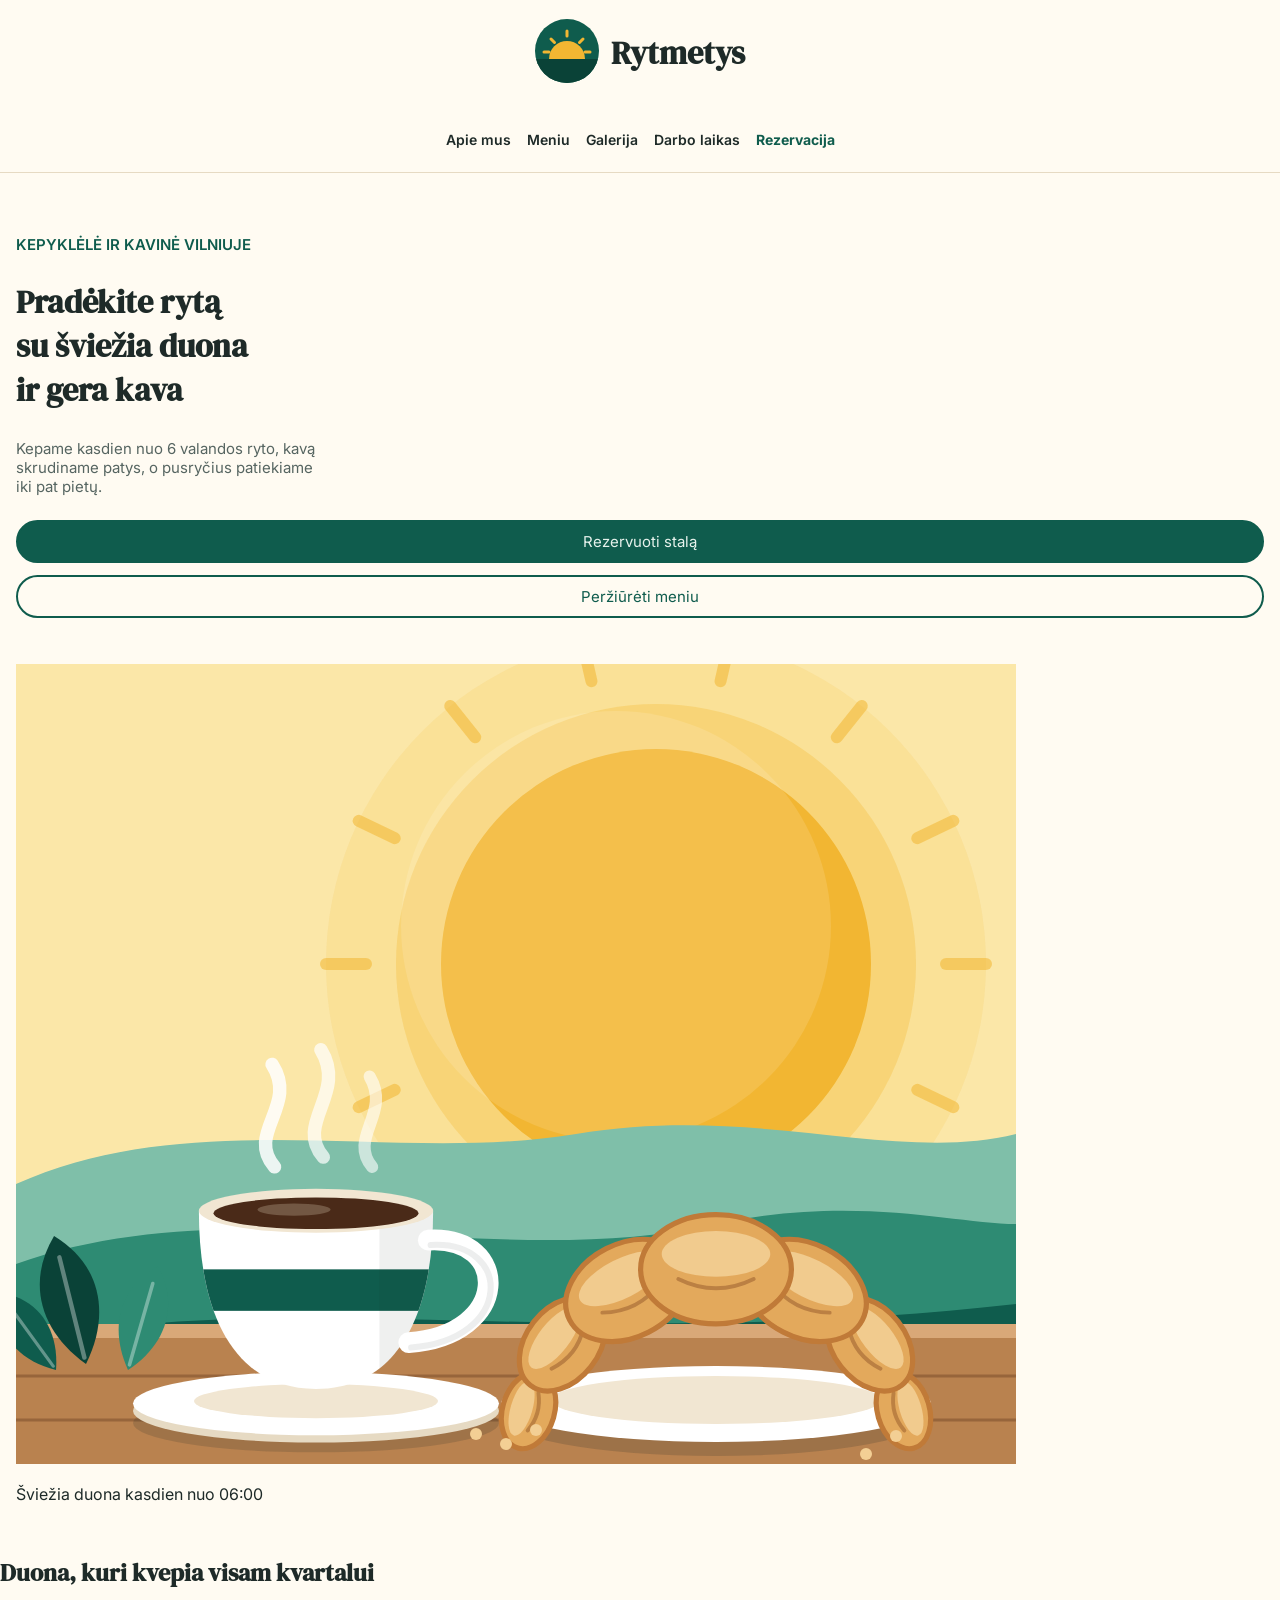
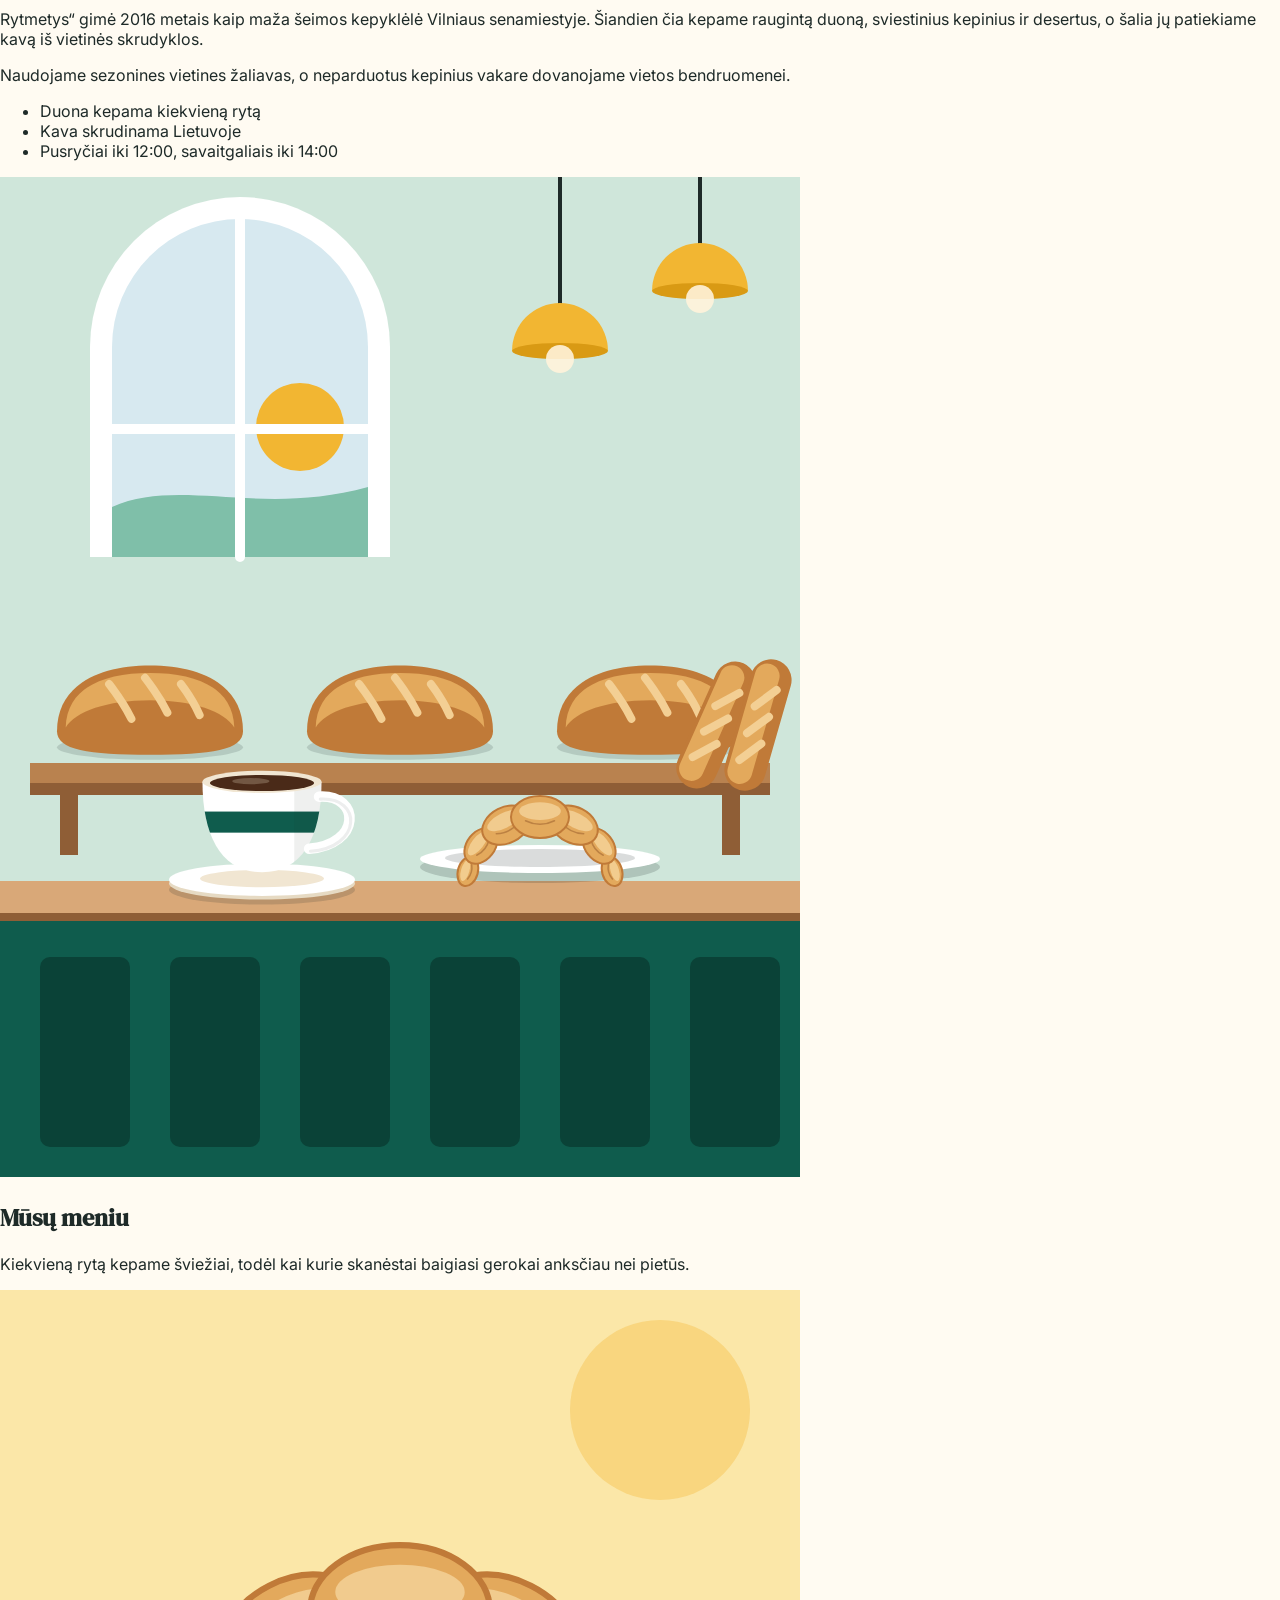
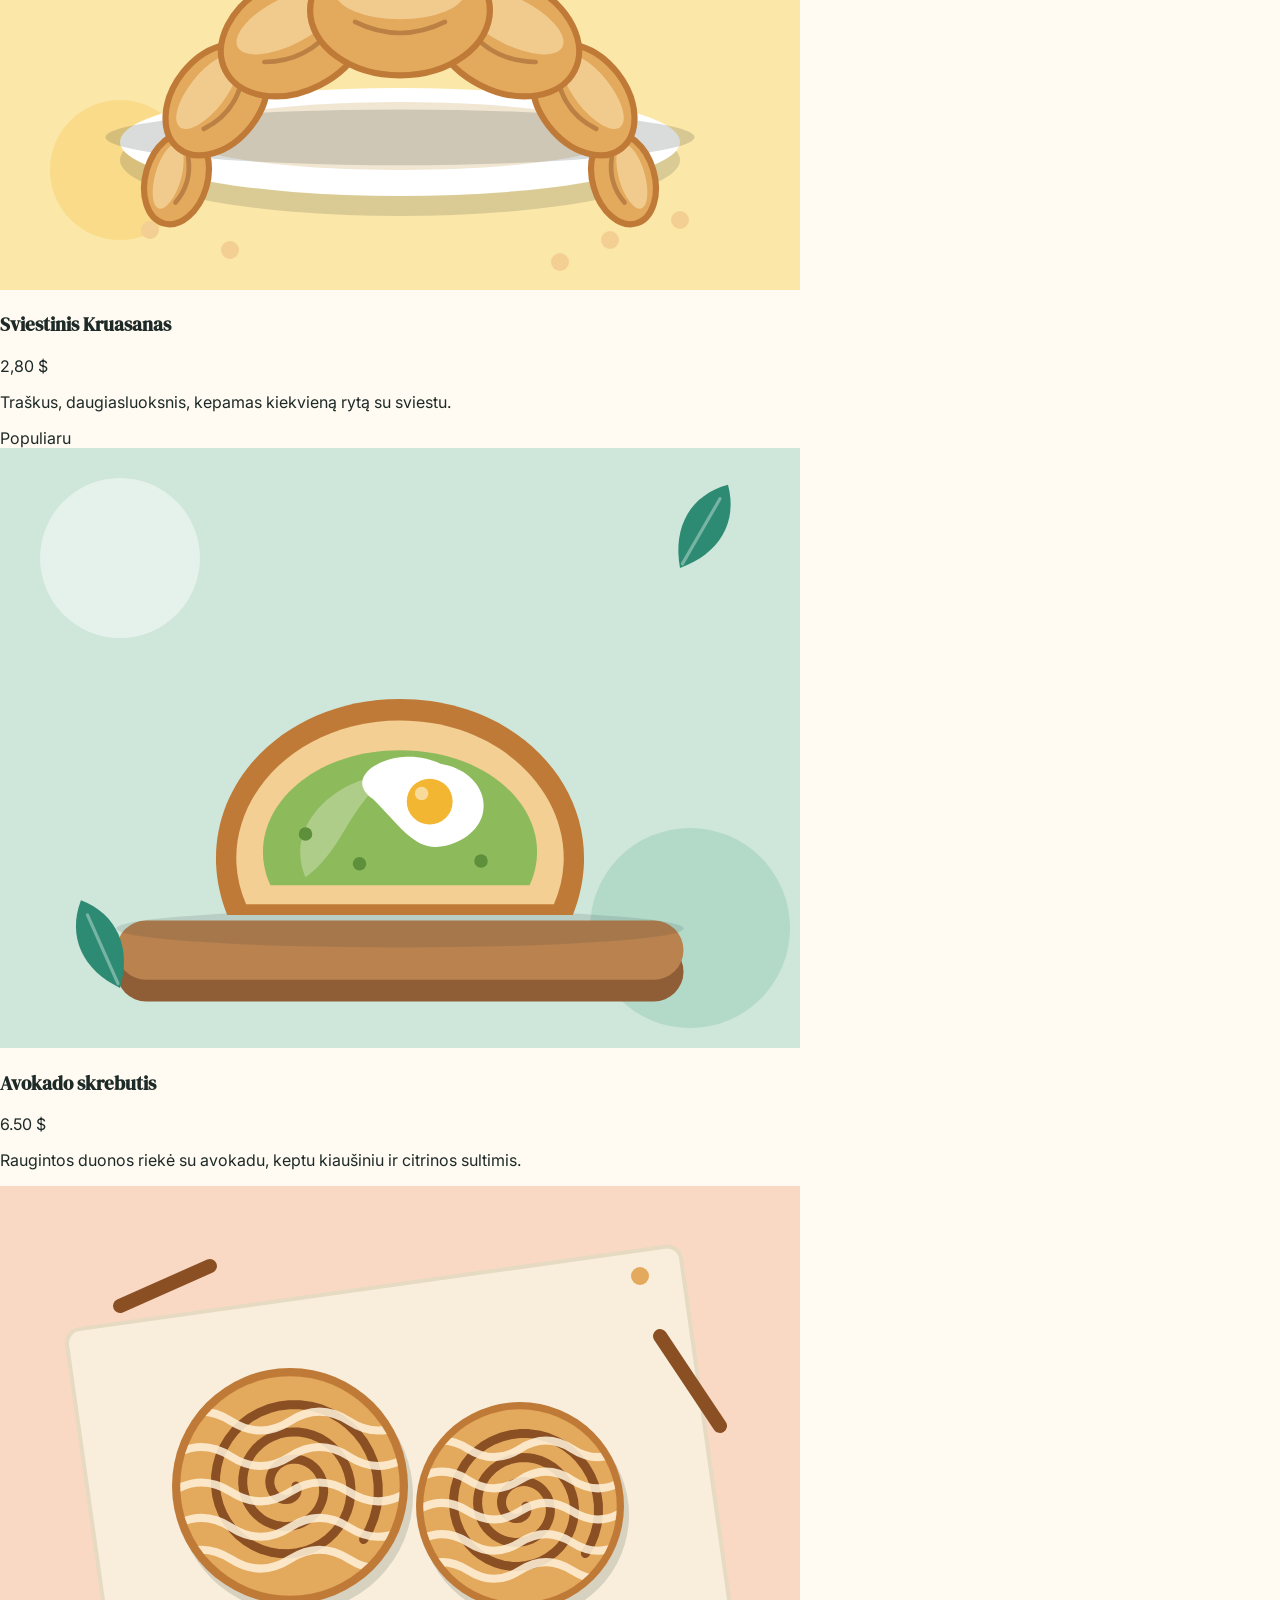
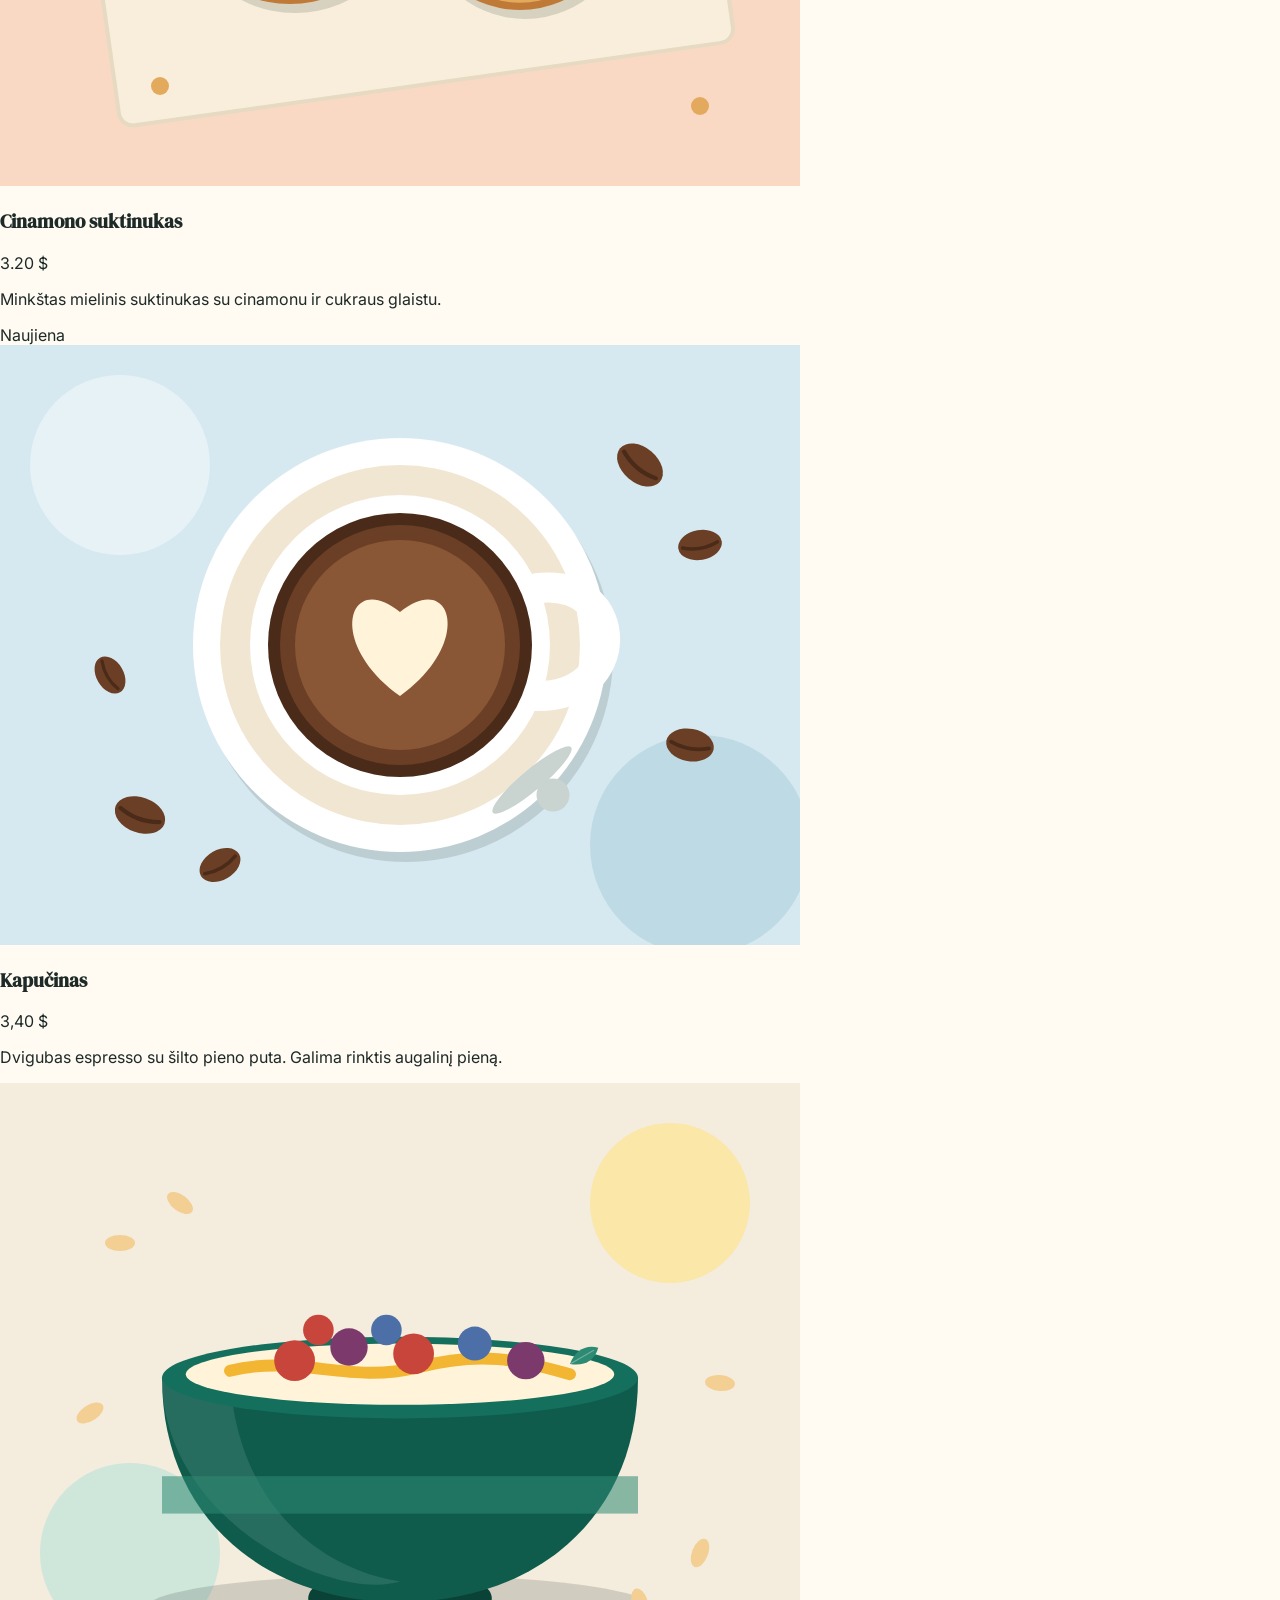
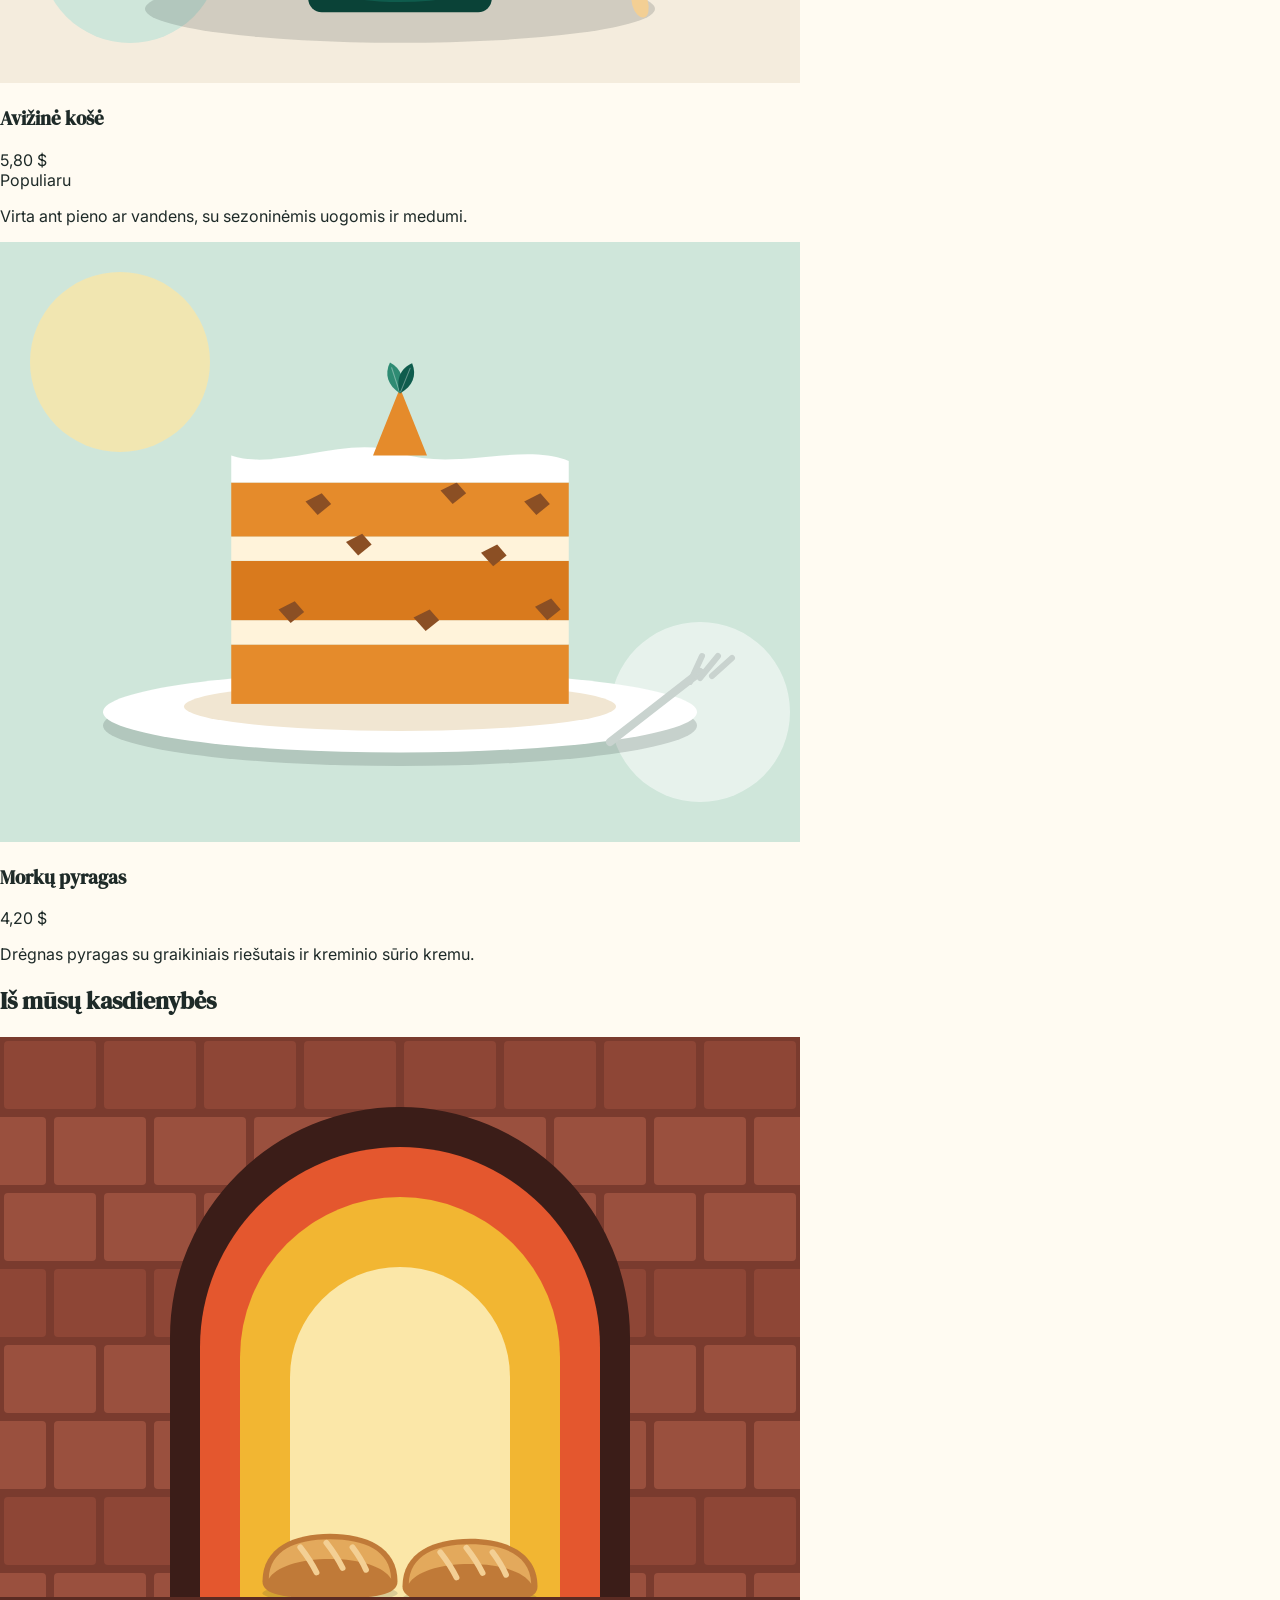
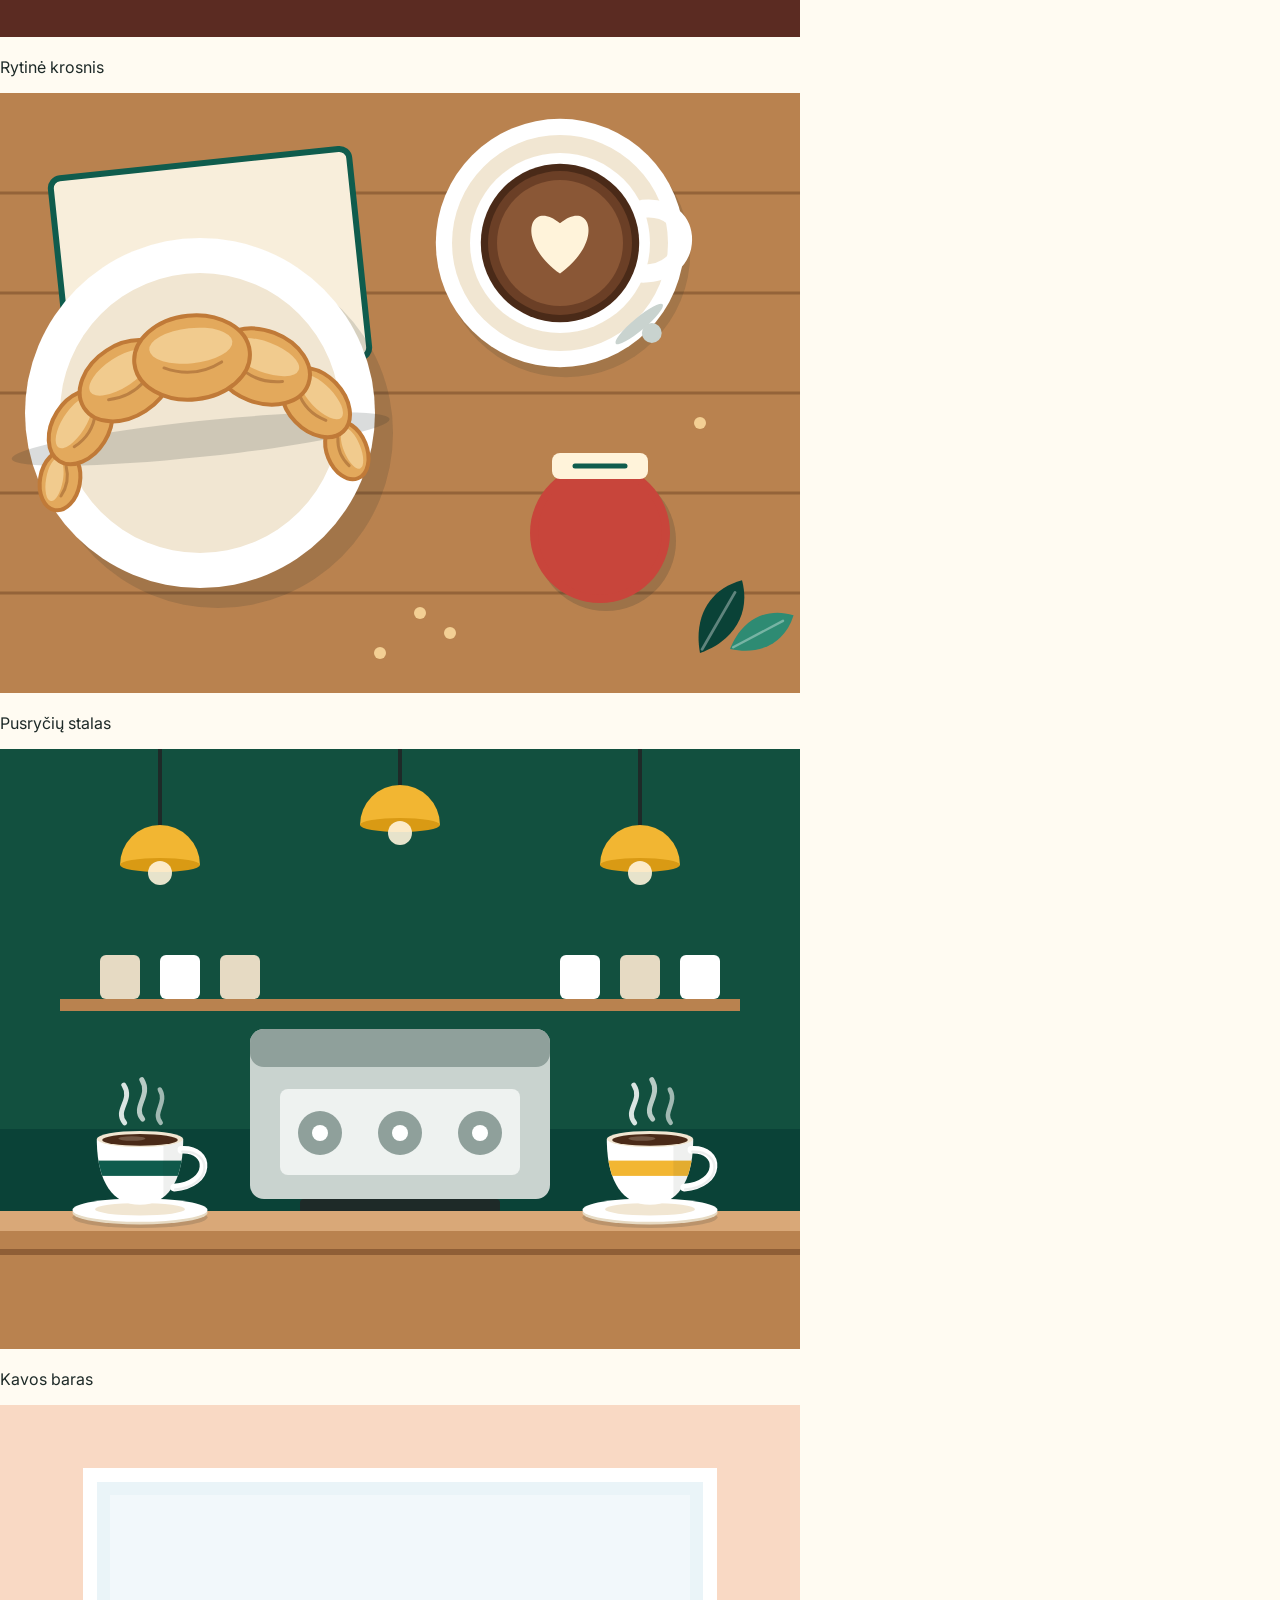
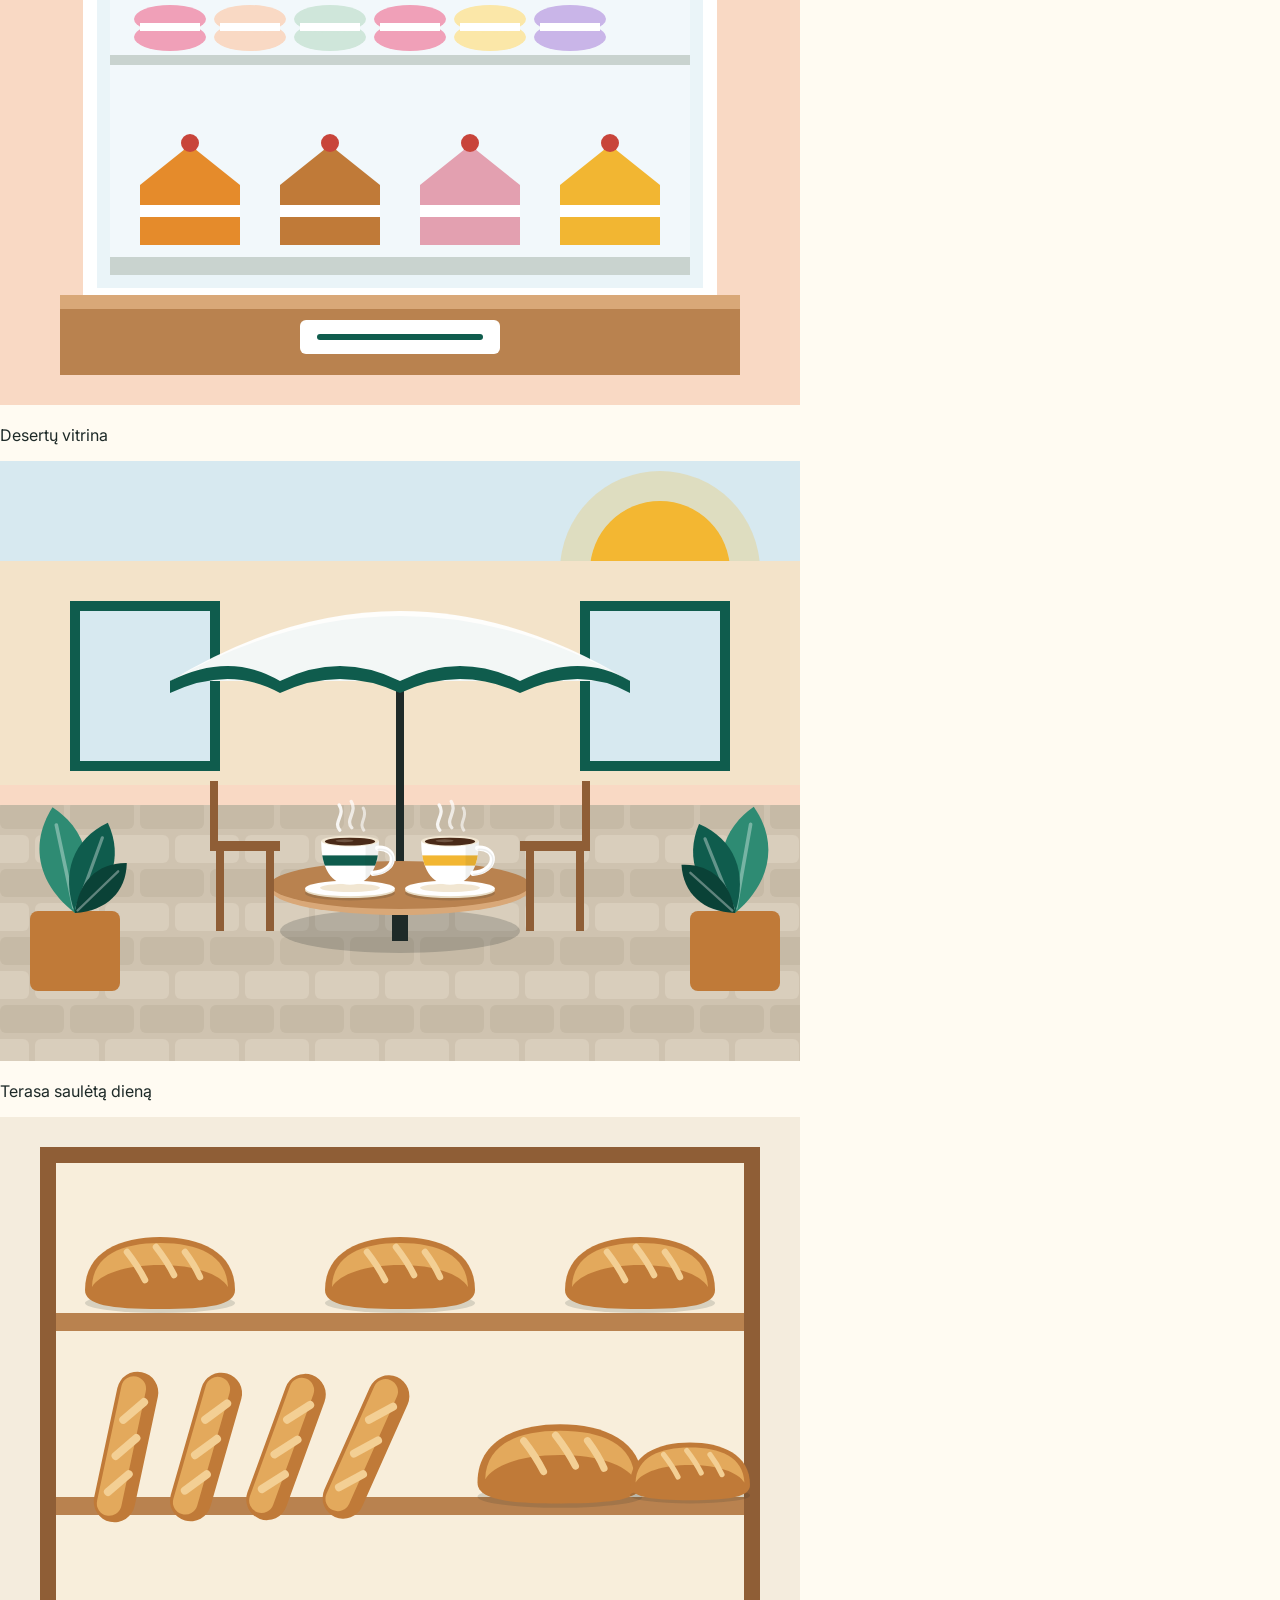
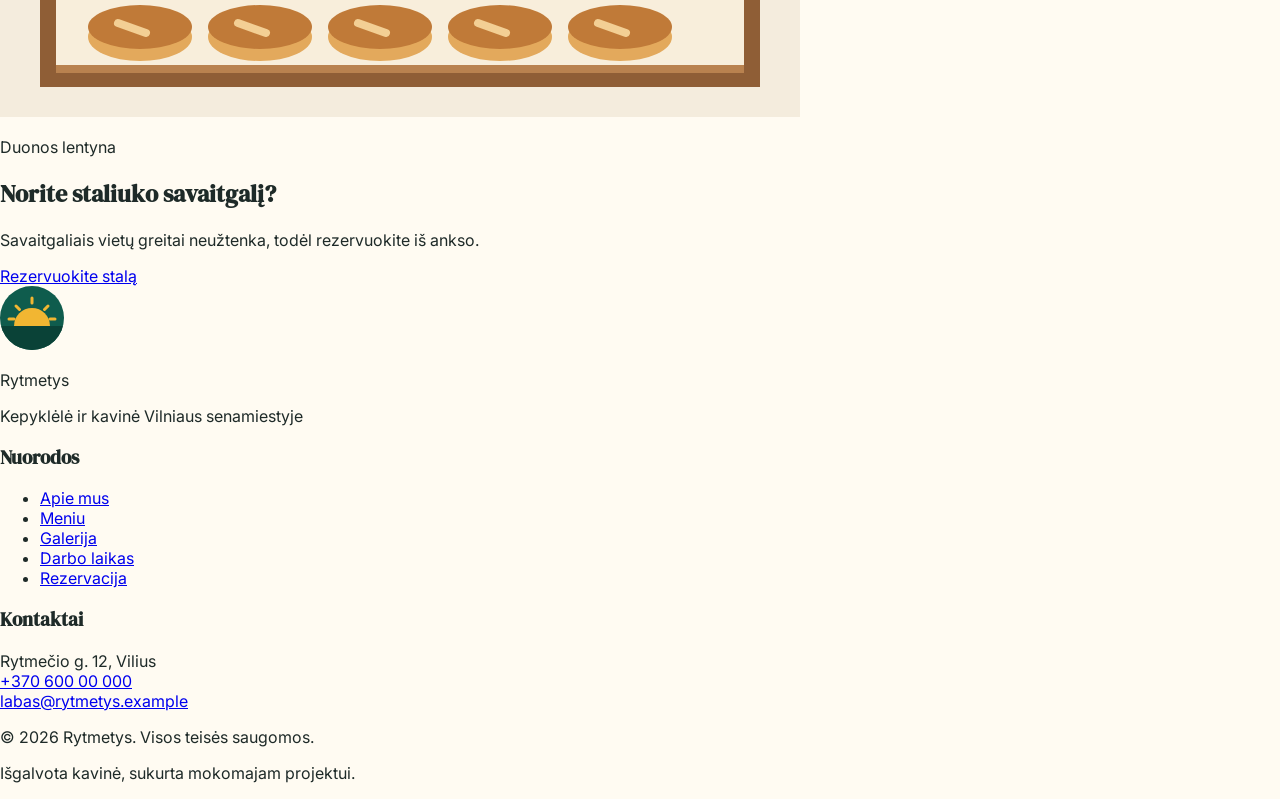
==== commit e57d1d54: "took out inline width and height of img" ====
--- a/index.html
+++ b/index.html
@@ -15,7 +15,7 @@
     <header class="header">
       <div class="headerLogoTitle">
         <div class="headerLogo">
-          <img src="images/logo.svg" width="64" height="64" alt="logotipas-saule" />
+          <img src="images/logo.svg" alt="logotipas-saule" />
         </div>
         <h1 class="headerTitle">Rytmetys</h1>
       </div>
@@ -38,7 +38,7 @@
         <a class="button--outline" href="#menu">Peržiūrėti meniu</a>
       </div>
       <div class="heroImage">
-        <img src="images/hero.svg" width="1000" height="800" alt="kavos pertraukele" />
+        <img src="images/hero.svg" alt="kavos pertraukele" />
         <p class="heroBadge">Šviežia duona kasdien nuo 06:00</p>
       </div>
     </section>
@@ -57,7 +57,7 @@
         <li>Kava skrudinama Lietuvoje</li>
         <li>Pusryčiai iki 12:00, savaitgaliais iki 14:00</li>
       </ul>
-      <img class="aboutImage" src="images/apie.svg" width="200" height="200" alt="kavines nuotrauka is vidaus" />
+      <img class="aboutImage" src="images/apie.svg" alt="kavines nuotrauka is vidaus" />
     </section>
 
     <section class="menu" id="menu">
@@ -67,7 +67,7 @@
       </p>
       <div class="menuCards">
         <div class="card">
-          <img class="cardImage" src="images/kruasanas.svg" width="250" height="250" alt="kruasanas" />
+          <img class="cardImage" src="images/kruasanas.svg" alt="kruasanas" />
           <div class="cardBody">
             <div class="cardHeader">
               <h3 class="cardTitle">Sviestinis Kruasanas</h3>
@@ -78,7 +78,7 @@
           </div>
         </div>
         <div class="card">
-          <img class="cardImage" src="images/sumustinis.svg" width="250" height="250" alt="sumustinis" />
+          <img class="cardImage" src="images/sumustinis.svg" alt="sumustinis" />
           <div class="cardBody">
             <div class="cardHeader">
               <h3 class="cardTitle">Avokado skrebutis</h3>
@@ -88,7 +88,7 @@
           </div>
         </div>
         <div class="card">
-          <img class="cardImage" src="images/suktinukas.svg" width="250" height="250" alt="suktinukas" />
+          <img class="cardImage" src="images/suktinukas.svg" alt="suktinukas" />
           <div class="cardBody">
             <div class="cardHeader">
               <h3 class="cardTitle">Cinamono suktinukas</h3>
@@ -99,7 +99,7 @@
           </div>
         </div>
         <div class="card">
-          <img class="cardImage" src="images/kapucinas.svg" width="250" height="250" alt="kapucinas" />
+          <img class="cardImage" src="images/kapucinas.svg" alt="kapucinas" />
           <div class="cardBody">
             <div class="cardHeader">
               <h3 class="cardTitle">Kapučinas</h3>
@@ -109,7 +109,7 @@
           </div>
         </div>
         <div class="card">
-          <img class="cardImage" src="images/kose.svg" width="250" height="250" alt="kose avizine" />
+          <img class="cardImage" src="images/kose.svg" alt="kose avizine" />
           <div class="cardBody">
             <div class="cardHeader">
               <h3 class="cardTitle">Avižinė košė</h3>
@@ -120,7 +120,7 @@
           </div>
         </div>
         <div class="card">
-          <img class="cardImage" src="images/pyragas.svg" width="250" height="250" alt="skanusis pyragas" />
+          <img class="cardImage" src="images/pyragas.svg" alt="skanusis pyragas" />
           <div class="cardBody">
             <div class="cardHeader">
               <h3 class="cardTitle">Morkų pyragas</h3>
--- a/index.css
+++ b/index.css
@@ -10,7 +10,7 @@
   --accent: #f2b632;
   --accent-dark: #d99a14;
   --line: #e6dac3;
-  --field-border: #8a9894;
+  --border: #8a9894;
   --error: #b3261e;
   --white: #ffffff;
   --footer-text: #c9d3cf;
@@ -49,21 +49,106 @@
   justify-content: center;
   align-items: center;
   gap: 12px;
+  padding: 10px;
 }
 
-.headerLogo {
-  padding:;
+.headerTitle {
+  font-size: 32px;
 }
 
 .navBar {
   display: flex;
   justify-content: center;
   align-items: center;
+  gap: 8px;
+  padding: 12px 0;
+  flex-wrap: wrap;
+  border-bottom: 1px solid var(--line);
+  margin-bottom: 46px;
 }
 .navItem {
   text-decoration: none;
   color: var(--text);
+  font-size: 14px;
+  font-weight: 600;
+  padding: 12px 4px;
 }
 .navItem--marked {
+  font-weight: 700;
+  padding: 12px 4px;
+  font-size: 14px;
   text-decoration: none;
+  color: var(--primary);
+  transition: transform 0.2 ease;
 }
+
+.navItem--marked::after {
+  content: "";
+  position: absolute;
+  left: 0;
+  bottom: 8px;
+  width: 100%;
+  height: 2px;
+  background-color: var(--primary);
+  transform: scale(0);
+  transform-origin: left;
+  transition: transform 0.25s ease;
+}
+
+.navItem--marked:hover {
+  transform: translateY(-2px);
+}
+
+.navItem--marked:hover::after {
+  transform: scaleX(1);
+}
+
+.hero {
+  padding: 16px;
+}
+
+.heroAccentText {
+  color: var(--primary);
+  font-weight: 600;
+  font-size: 15px;
+  margin: 0 0 12px;
+}
+.heroTitle {
+  font-size: 32px;
+  color: var(--text);
+  max-width: 7.5em;
+}
+
+.heroText {
+  font-size: 15px;
+  color: var(--text-muted);
+  max-width: 20em;
+  margin: 0 0 24px;
+}
+
+.buttons {
+  display: flex;
+  flex-direction: column;
+  gap: 12px;
+  margin-bottom: 46px;
+}
+
+.button--marked,
+.button--outline {
+  text-decoration: none;
+  display: block;
+  padding: 10px 16px;
+  border: 2px solid var(--primary);
+  border-radius: 100px;
+  font-size: 15px;
+  text-align: center;
+}
+.button--marked {
+  background-color: var(--primary);
+  color: var(--cta-text);
+}
+
+.button--outline {
+  background-color: transparent;
+  color: var(--primary);
+}
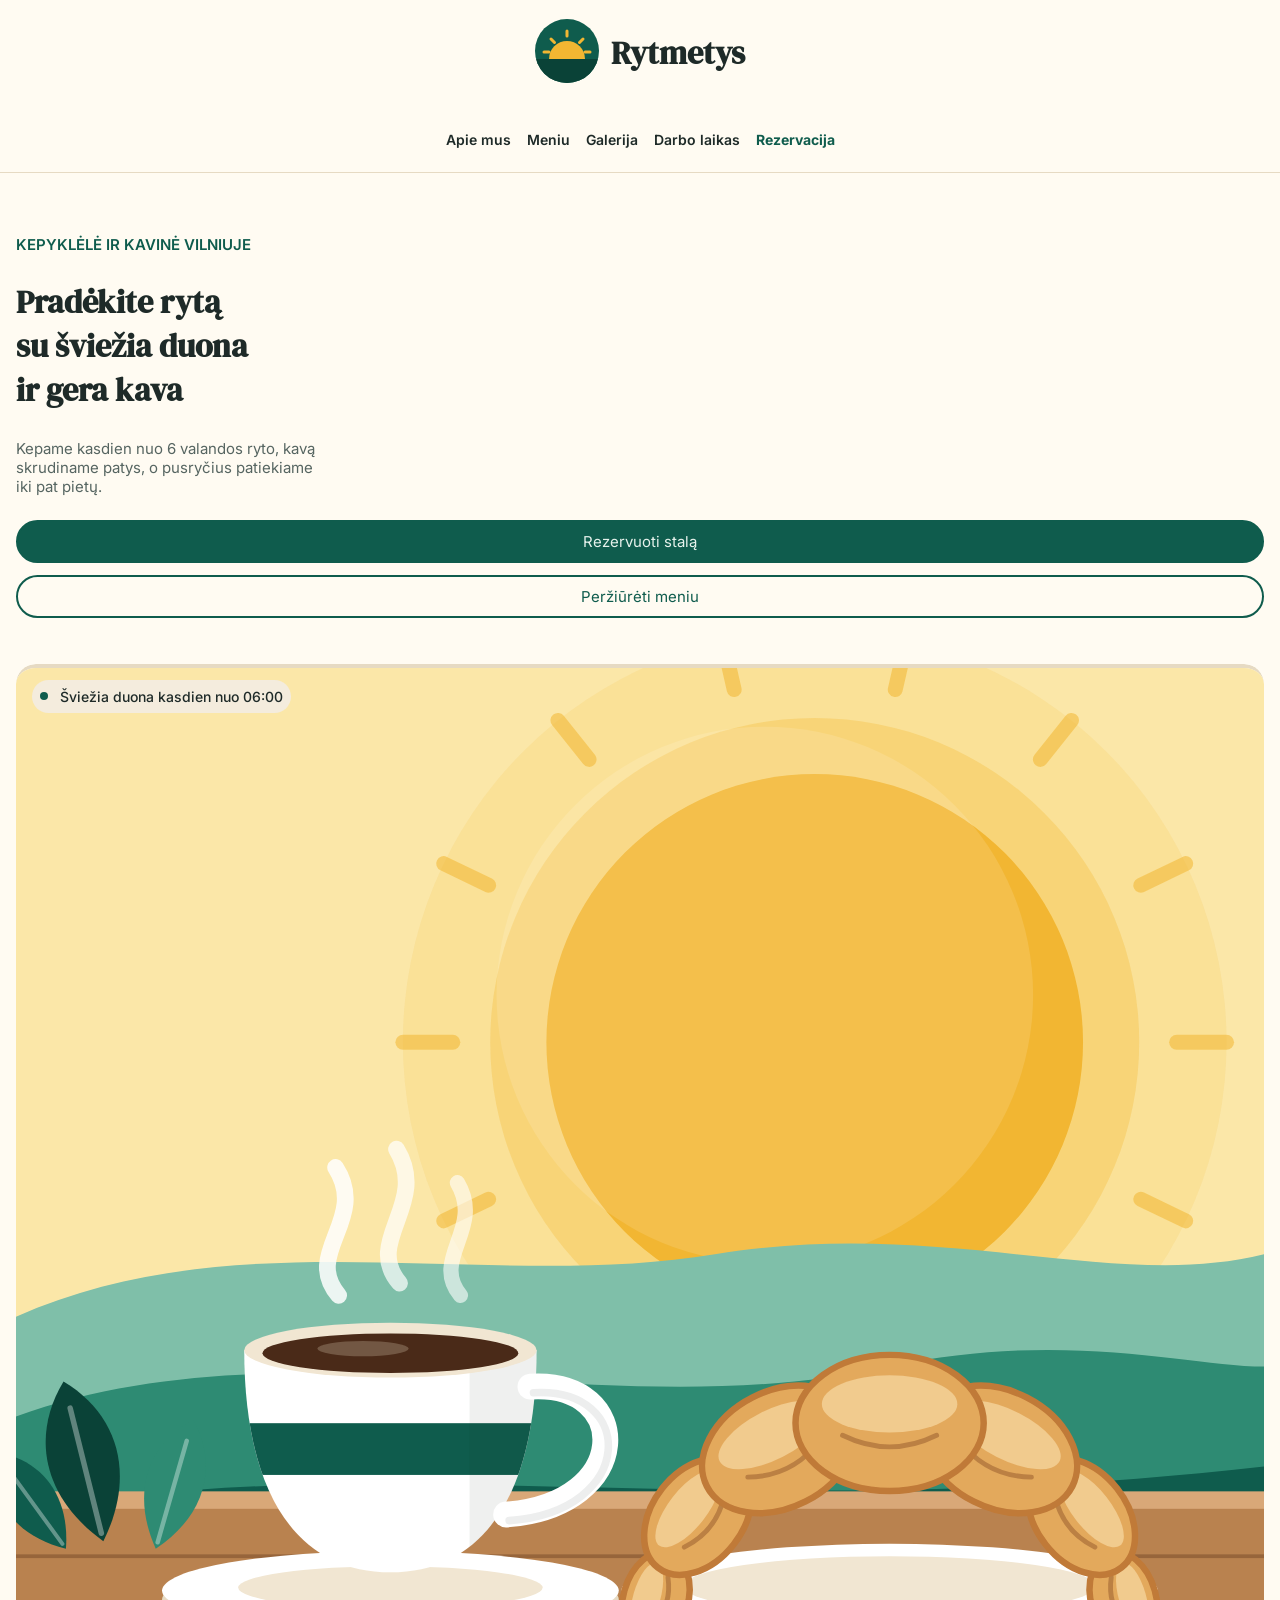
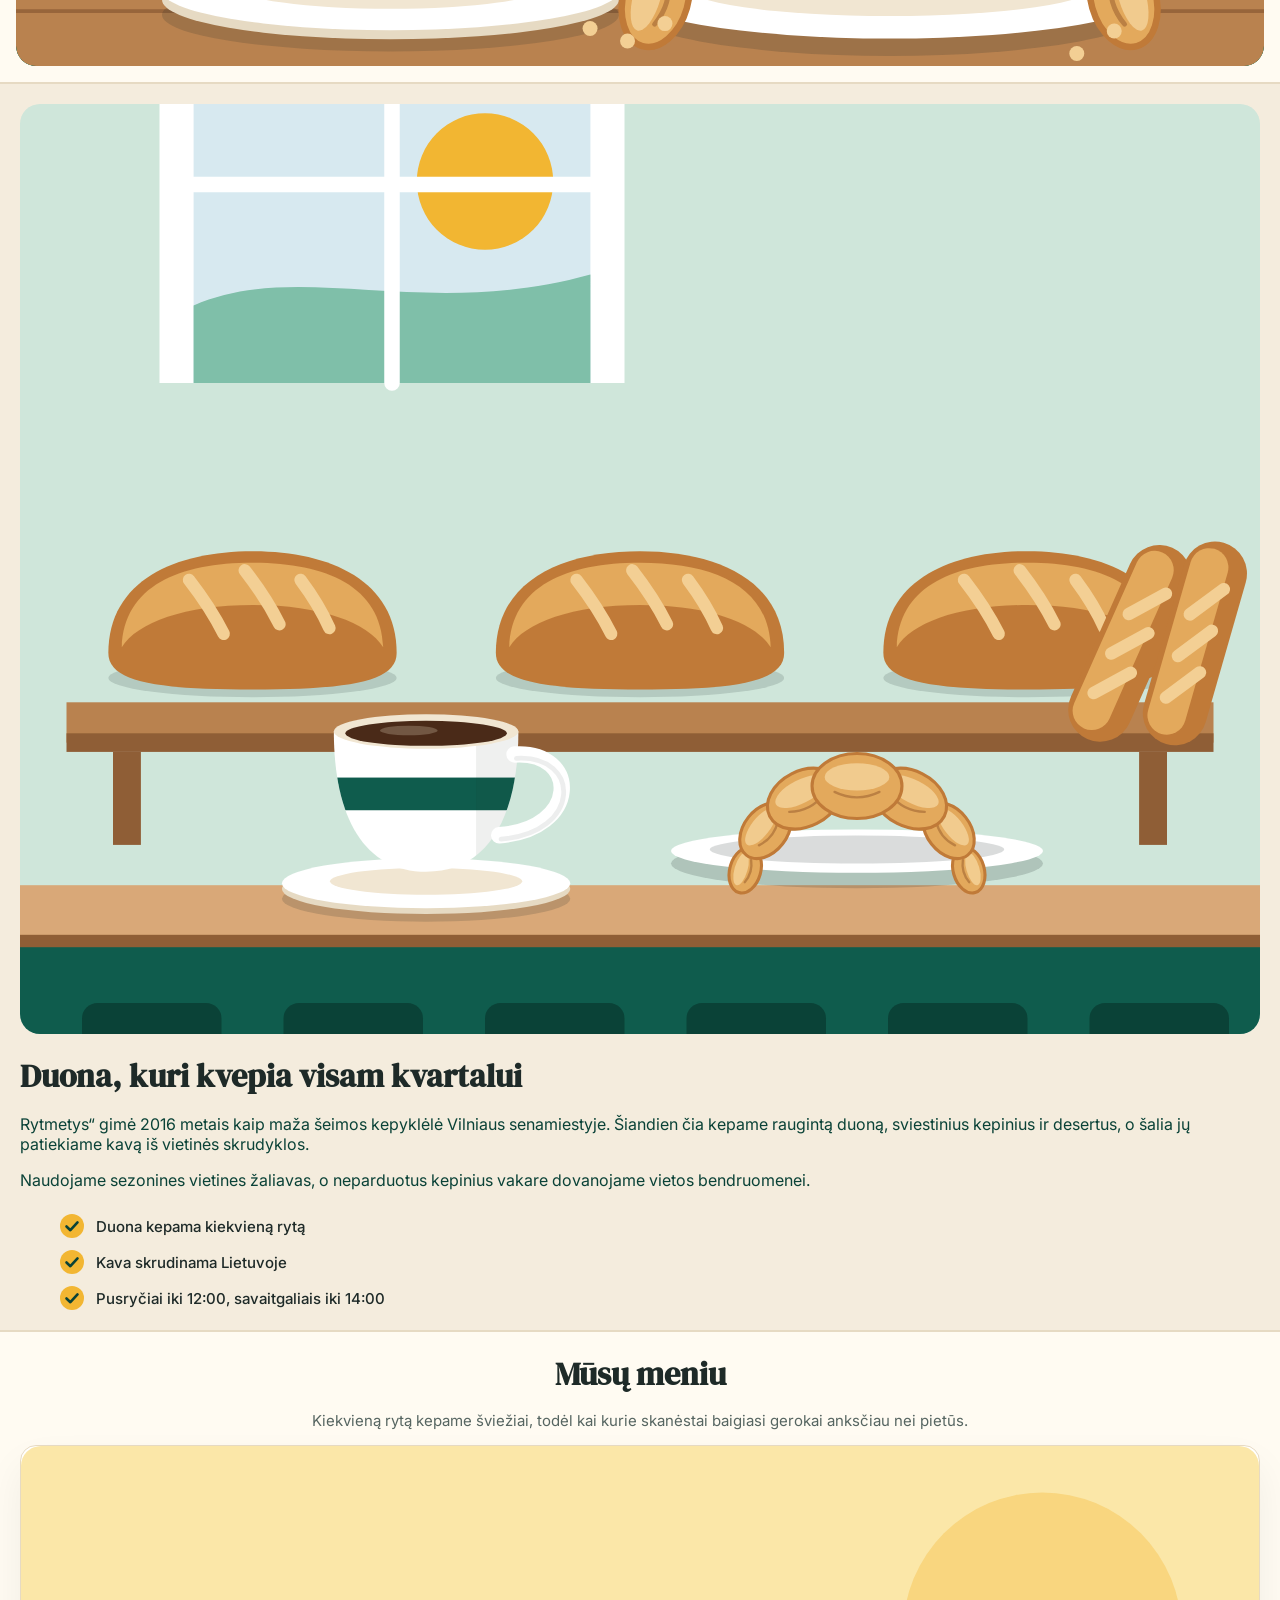
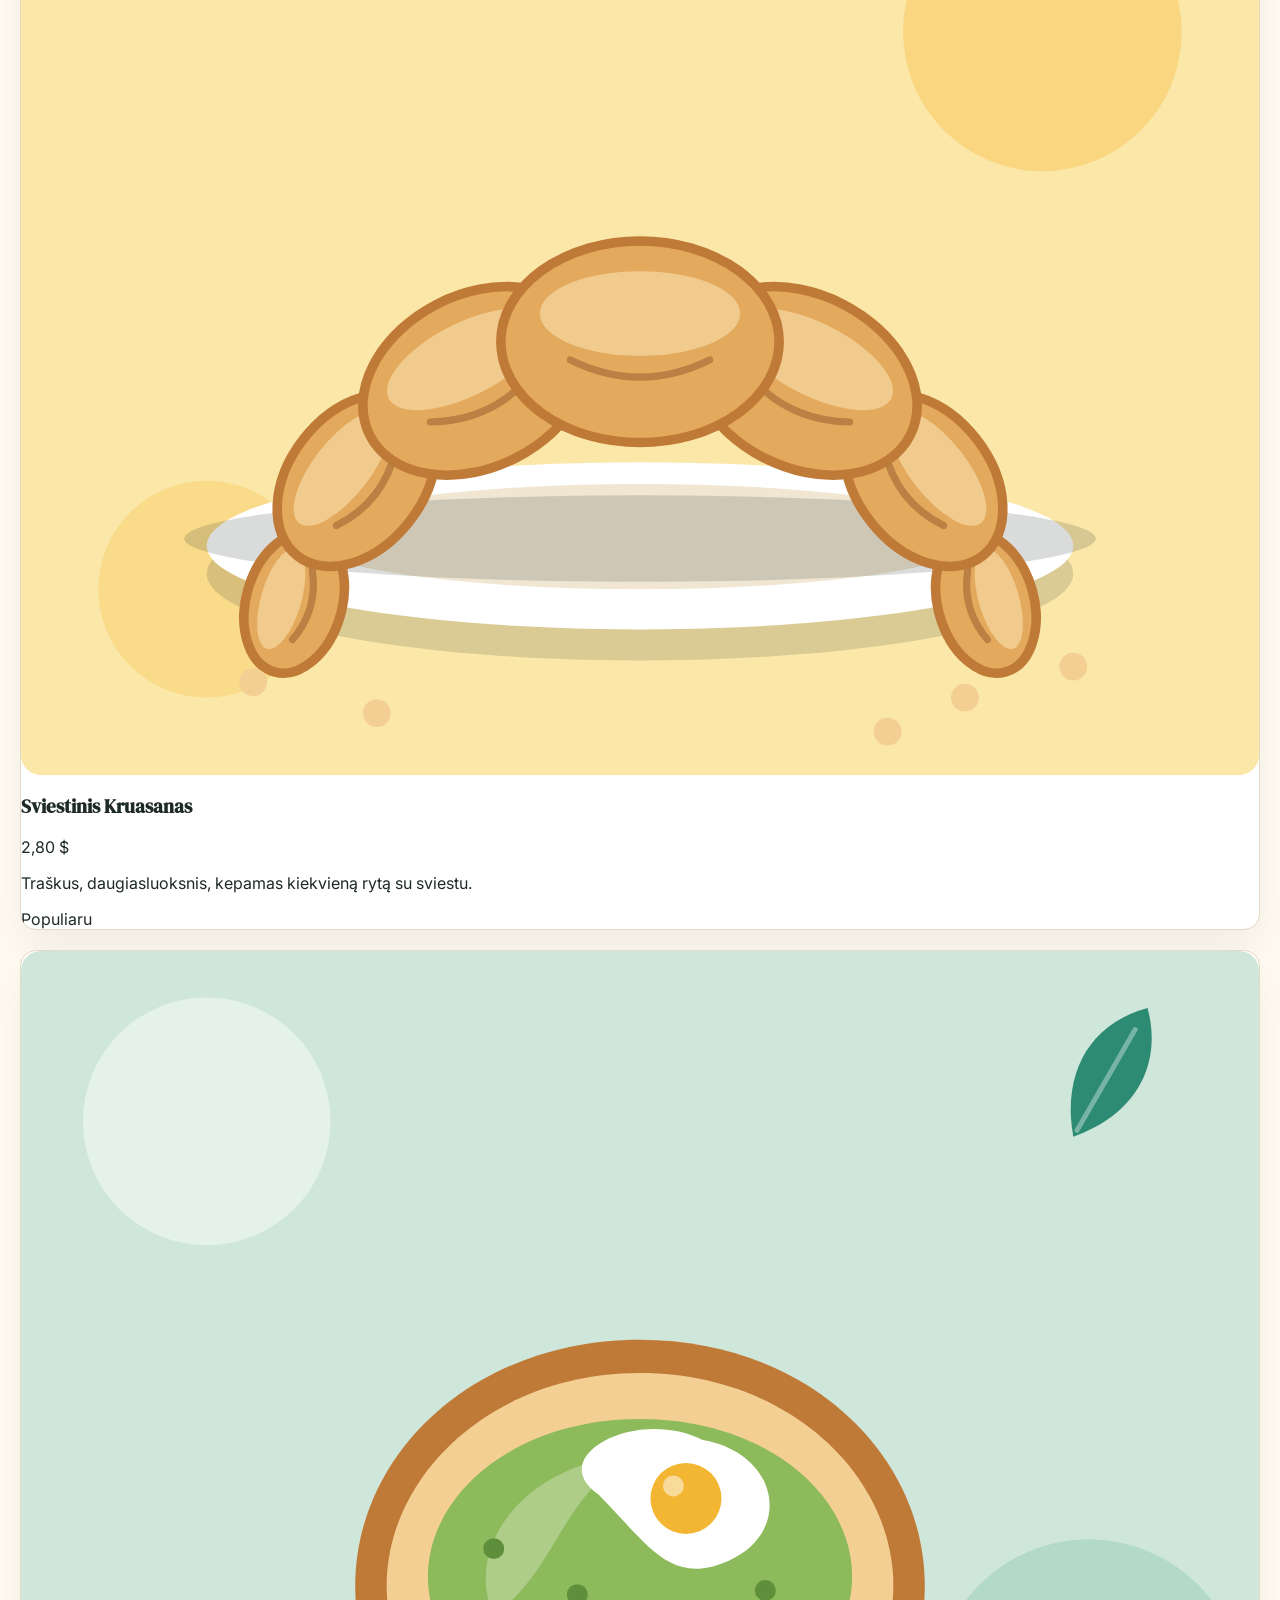
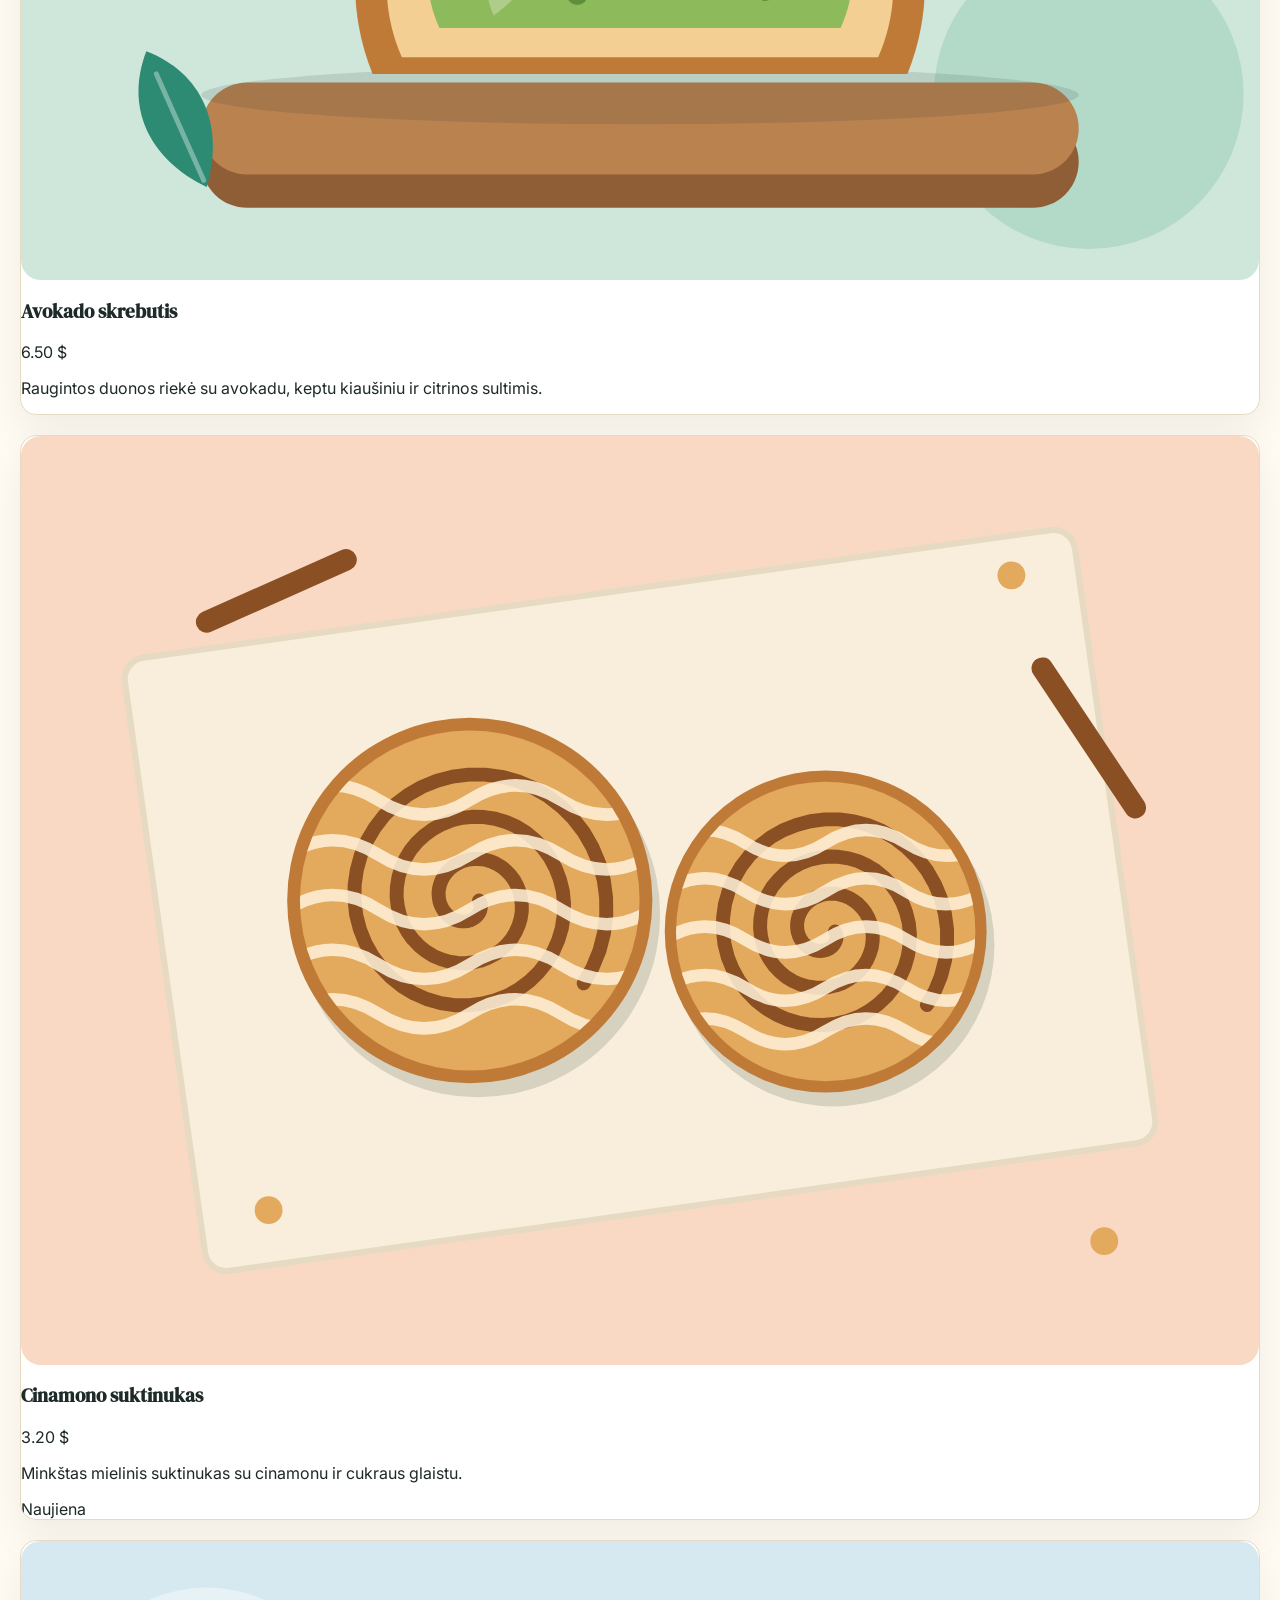
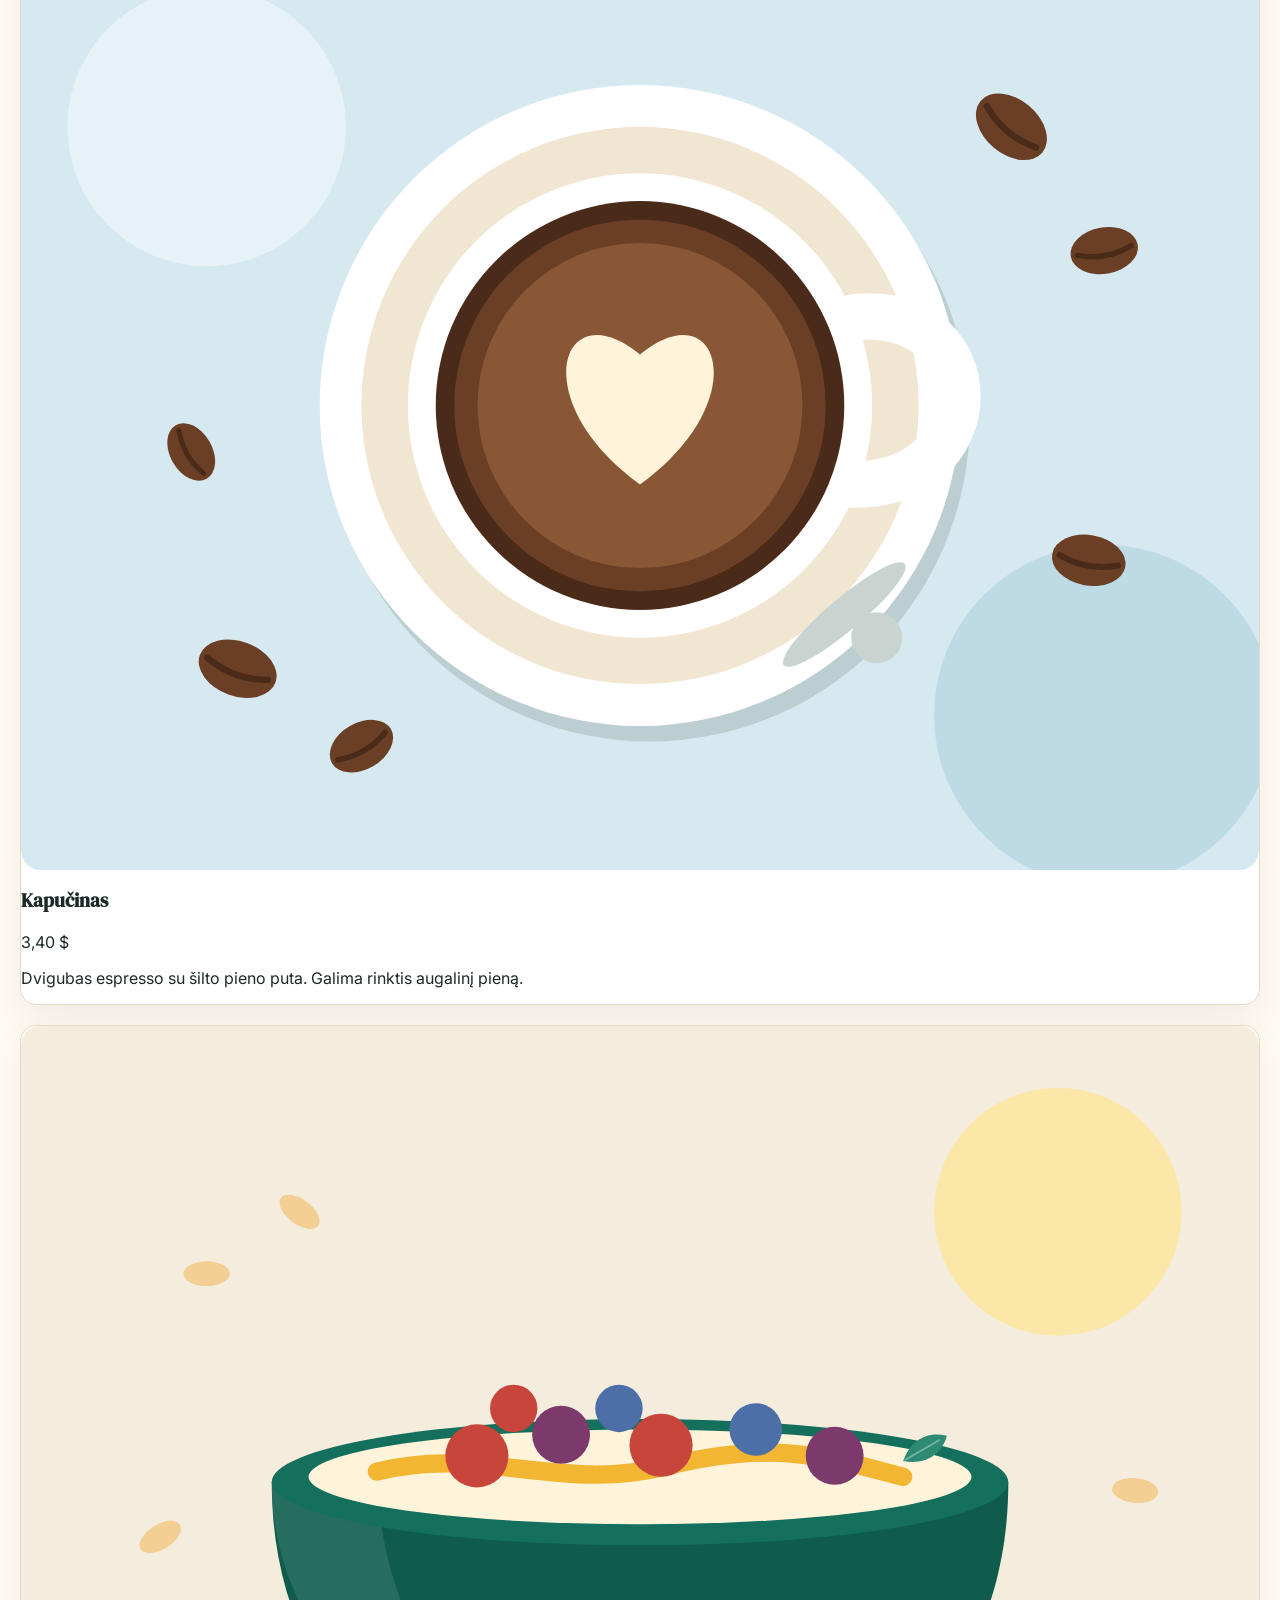
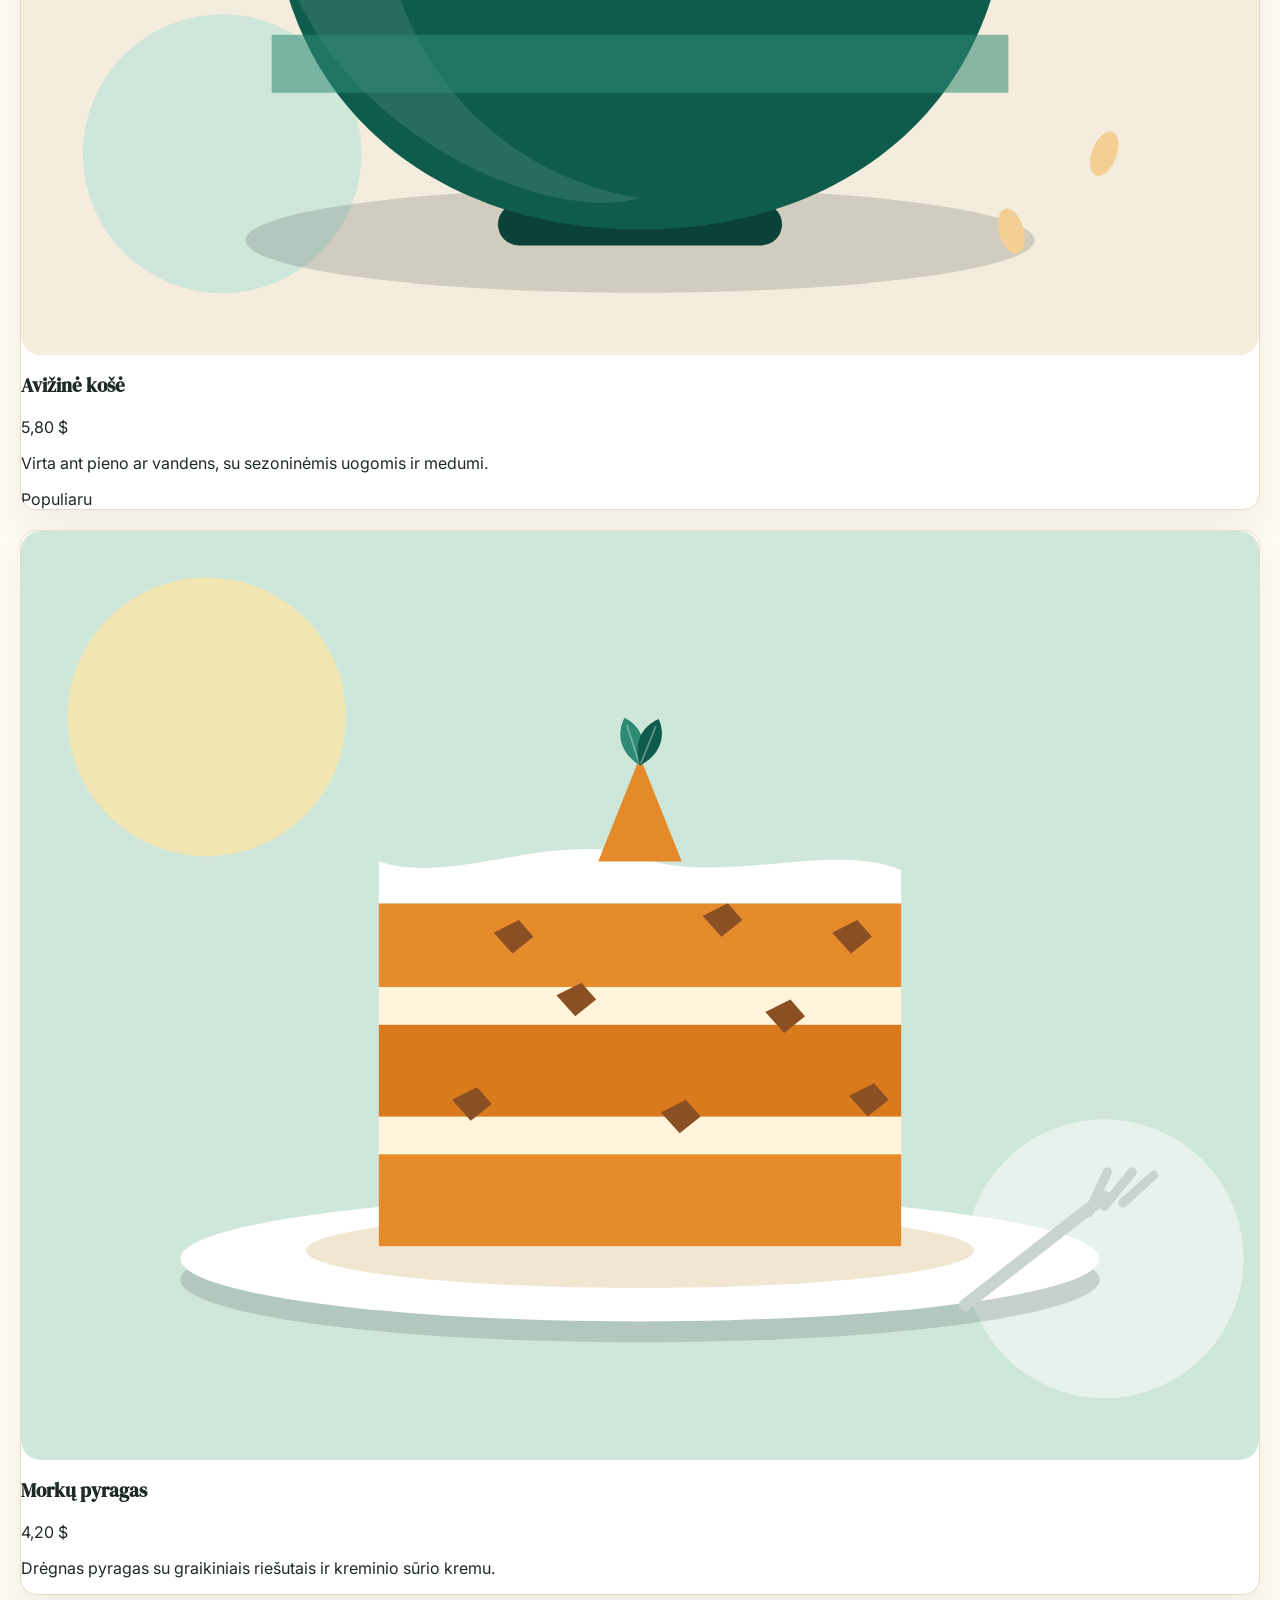
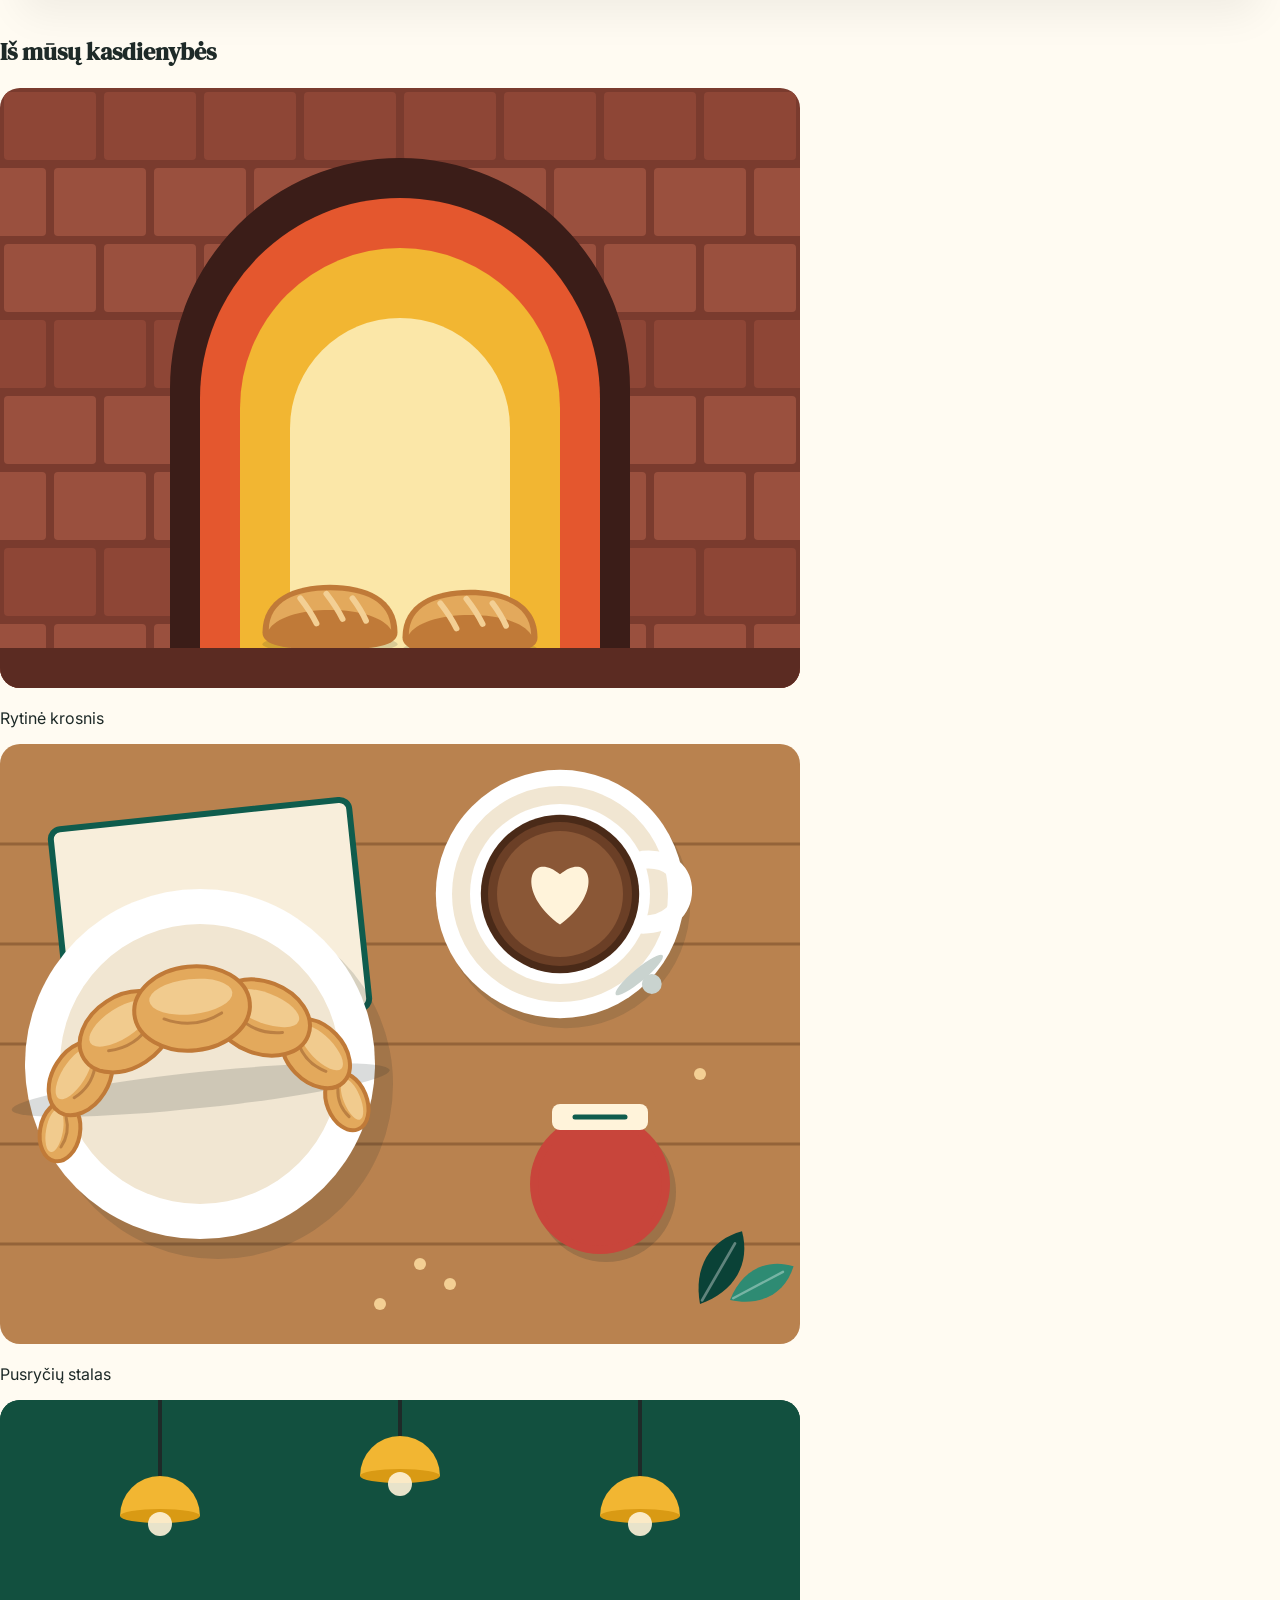
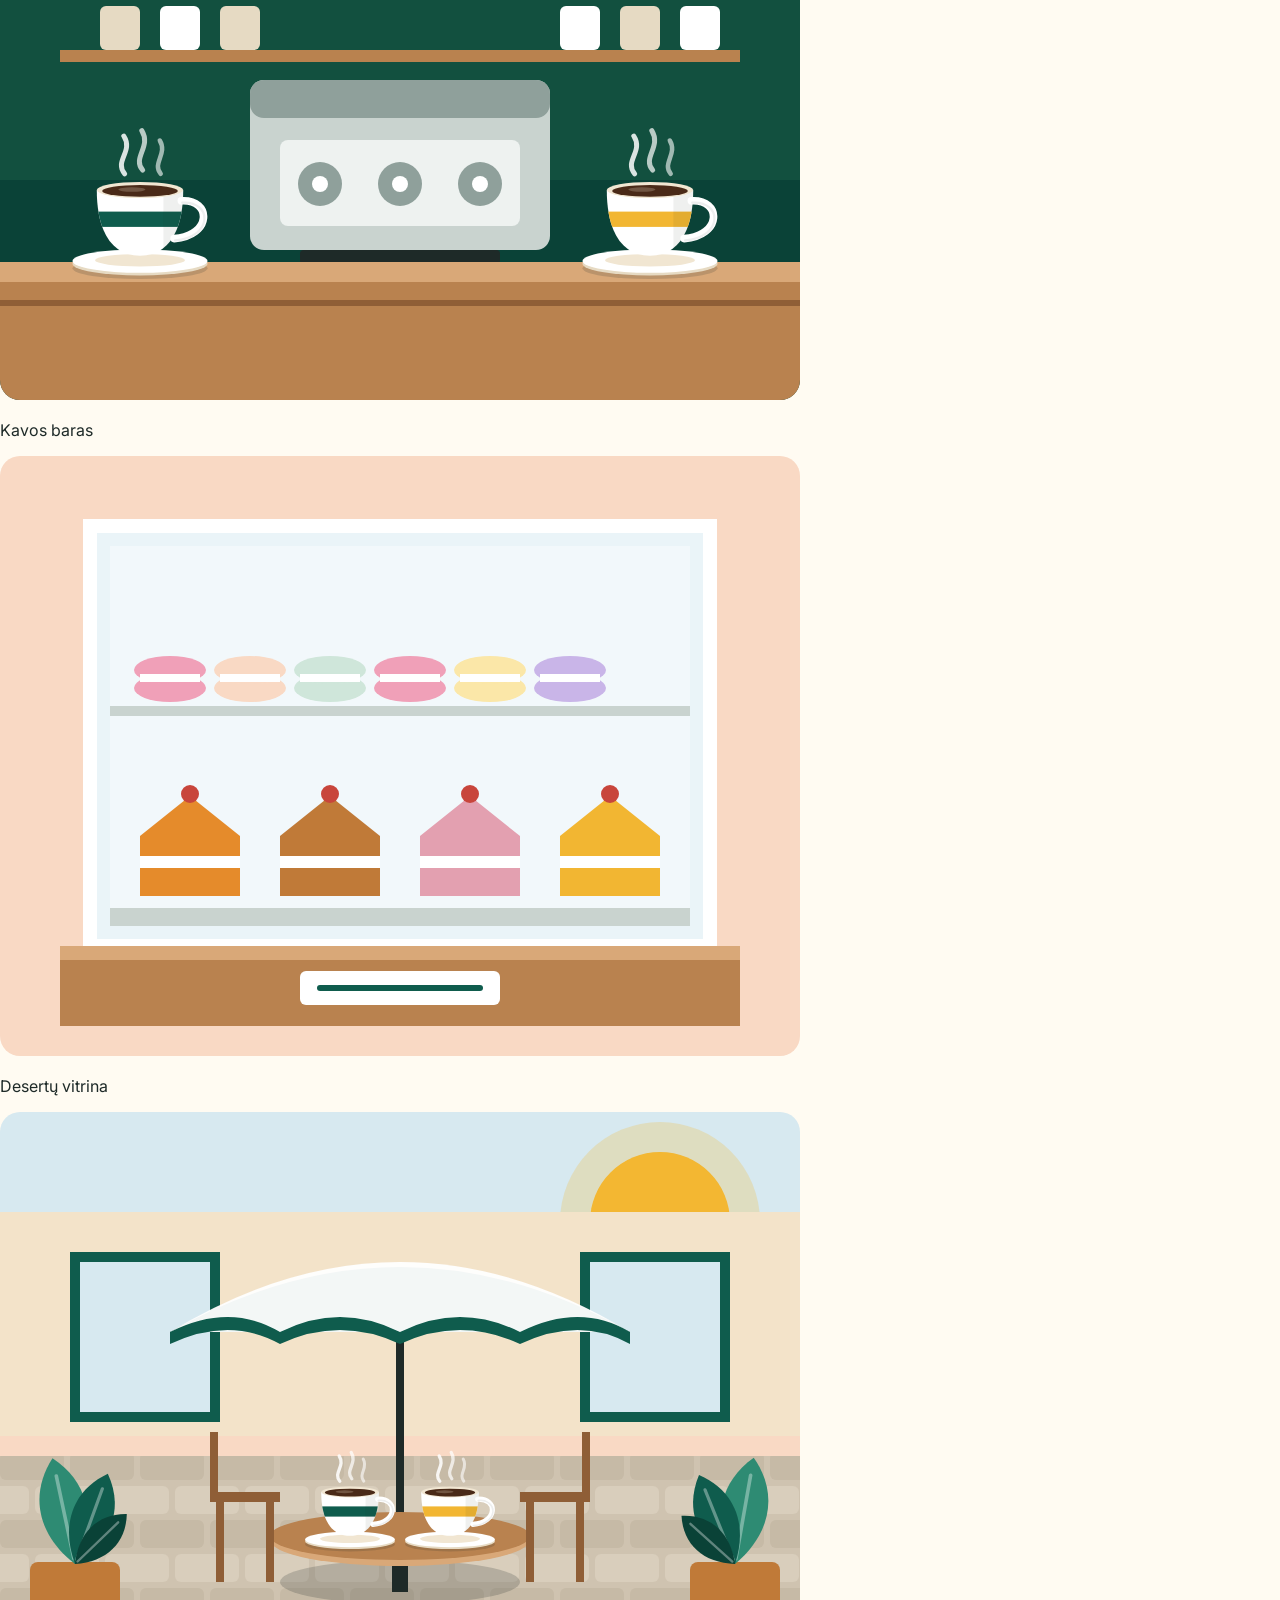
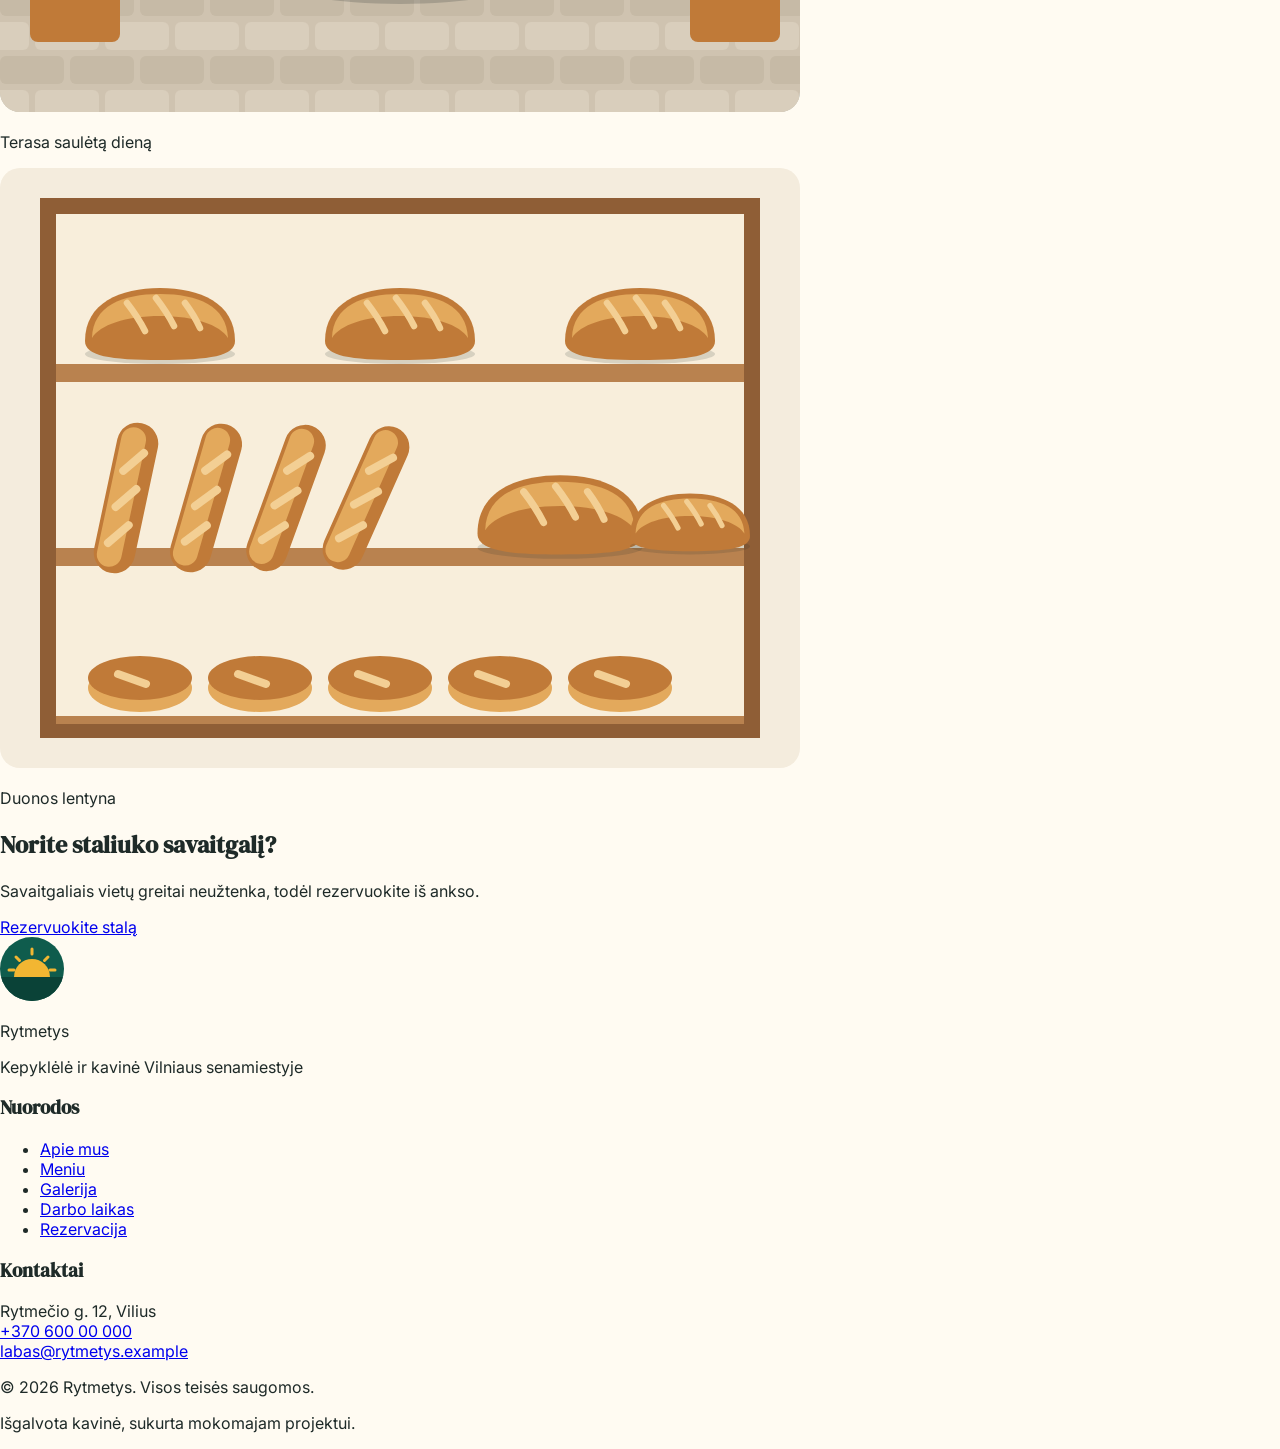
==== commit 53757ce4: "rewrote badge in the right nest, as it was in wrong place" ====
--- a/index.html
+++ b/index.html
@@ -114,9 +114,9 @@
             <div class="cardHeader">
               <h3 class="cardTitle">Avižinė košė</h3>
               <div class="cardPrice">5,80 $</div>
-              <div class="cardBadge">Populiaru</div>
             </div>
             <p class="cardText">Virta ant pieno ar vandens, su sezoninėmis uogomis ir medumi.</p>
+            <div class="cardBadge">Populiaru</div>
           </div>
         </div>
         <div class="card">
--- a/index.css
+++ b/index.css
@@ -42,6 +42,7 @@
 img {
   max-width: 100%;
   height: auto;
+  border-radius: 20px;
 }
 
 .headerLogoTitle {
@@ -152,3 +153,135 @@
   background-color: transparent;
   color: var(--primary);
 }
+
+.heroImage {
+  position: relative;
+  overflow: hidden;
+  border-radius: 20px;
+}
+
+.heroImage img {
+  border-top: 4px solid var(--line);
+  display: block;
+  width: 100%;
+  height: auto;
+}
+
+.heroBadge {
+  position: absolute;
+  top: 16px;
+
+  left: 16px;
+  margin: 0;
+  font-size: 14px;
+  padding: 8px;
+  background-color: var(--surface);
+  border-radius: 20px;
+  color: var(--text);
+  display: flex;
+  align-items: center;
+  gap: 12px;
+  font-weight: 500;
+}
+
+.heroBadge::before {
+  content: "";
+  width: 8px;
+  height: 8px;
+  border-radius: 50%;
+  background-color: var(--primary);
+}
+.about {
+  border-top: 2px solid var(--line);
+  border-bottom: 2px solid var(--line);
+  padding: 20px;
+  display: flex;
+  flex-direction: column;
+  background-color: var(--surface);
+}
+
+.aboutImage {
+  order: -1;
+  display: block;
+  width: 100%;
+  height: auto;
+  aspect-ratio: 4/3;
+  object-fit: cover;
+  margin-bottom: 20px;
+}
+
+.aboutTitle {
+  font-size: 32px;
+  color: var(--text);
+  margin: 0 0 16px;
+}
+
+.aboutText p {
+  margin: 0 0 16px;
+  font-size: 16px;
+  color: var(--primary-dark);
+}
+.aboutList {
+  display: flex;
+  flex-direction: column;
+  margin: 8px 0 0;
+  gap: 12px;
+  list-style: none;
+}
+
+.aboutList li {
+  display: flex;
+  align-items: center;
+  gap: 12px;
+  font-size: 15px;
+  font-weight: 500;
+  color: var(--text);
+}
+
+.aboutList li::before {
+  content: "";
+  flex-shrink: 0;
+  width: 24px;
+  height: 24px;
+  background: url("images/check.svg");
+}
+
+.menu {
+  padding: 20px;
+}
+.menuTitle {
+  text-align: center;
+  font-size: 32px;
+  color: var(--text);
+  margin: 0 0 12px;
+}
+.menuText {
+  text-align: center;
+  font-size: 15px;
+  color: var(--text-muted);
+}
+.menuCards {
+  display: grid;
+  grid-template-columns: 1fr;
+  gap: 20px;
+}
+
+.card {
+  display: flex;
+  flex-direction: column;
+  background-color: var(--white);
+  border: 1px solid var(--line);
+  border-radius: 20px;
+  height: 100%;
+  overflow: hidden;
+  border-radius: 16px;
+  box-shadow: 0 20px 40px rgba(0, 0, 0, 0.06);
+  transition:
+    transform 0.25s ease,
+    box-shadow 0.25s ease;
+}
+
+.card:hover {
+  transform: translateY(-4px);
+  box-shadow: 0 10px 20px rgba(0, 0, 0, 0.14);
+}
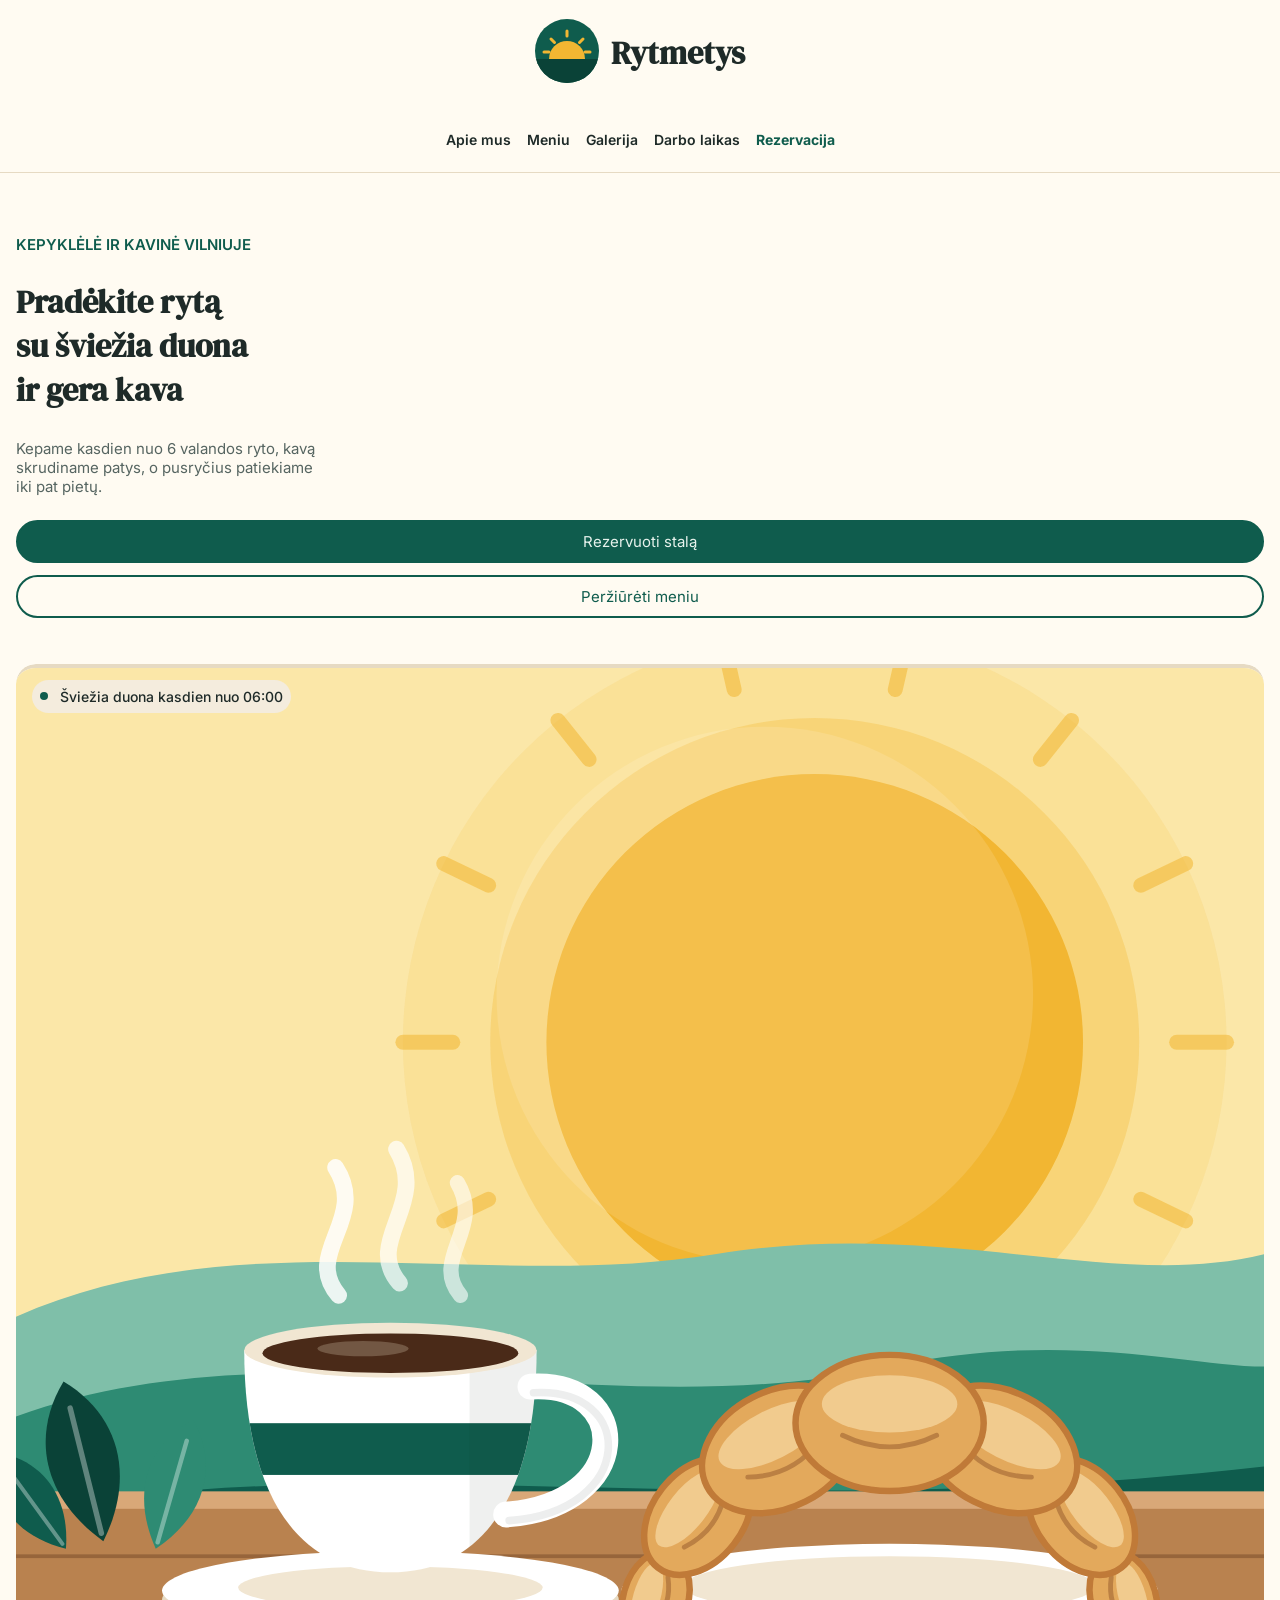
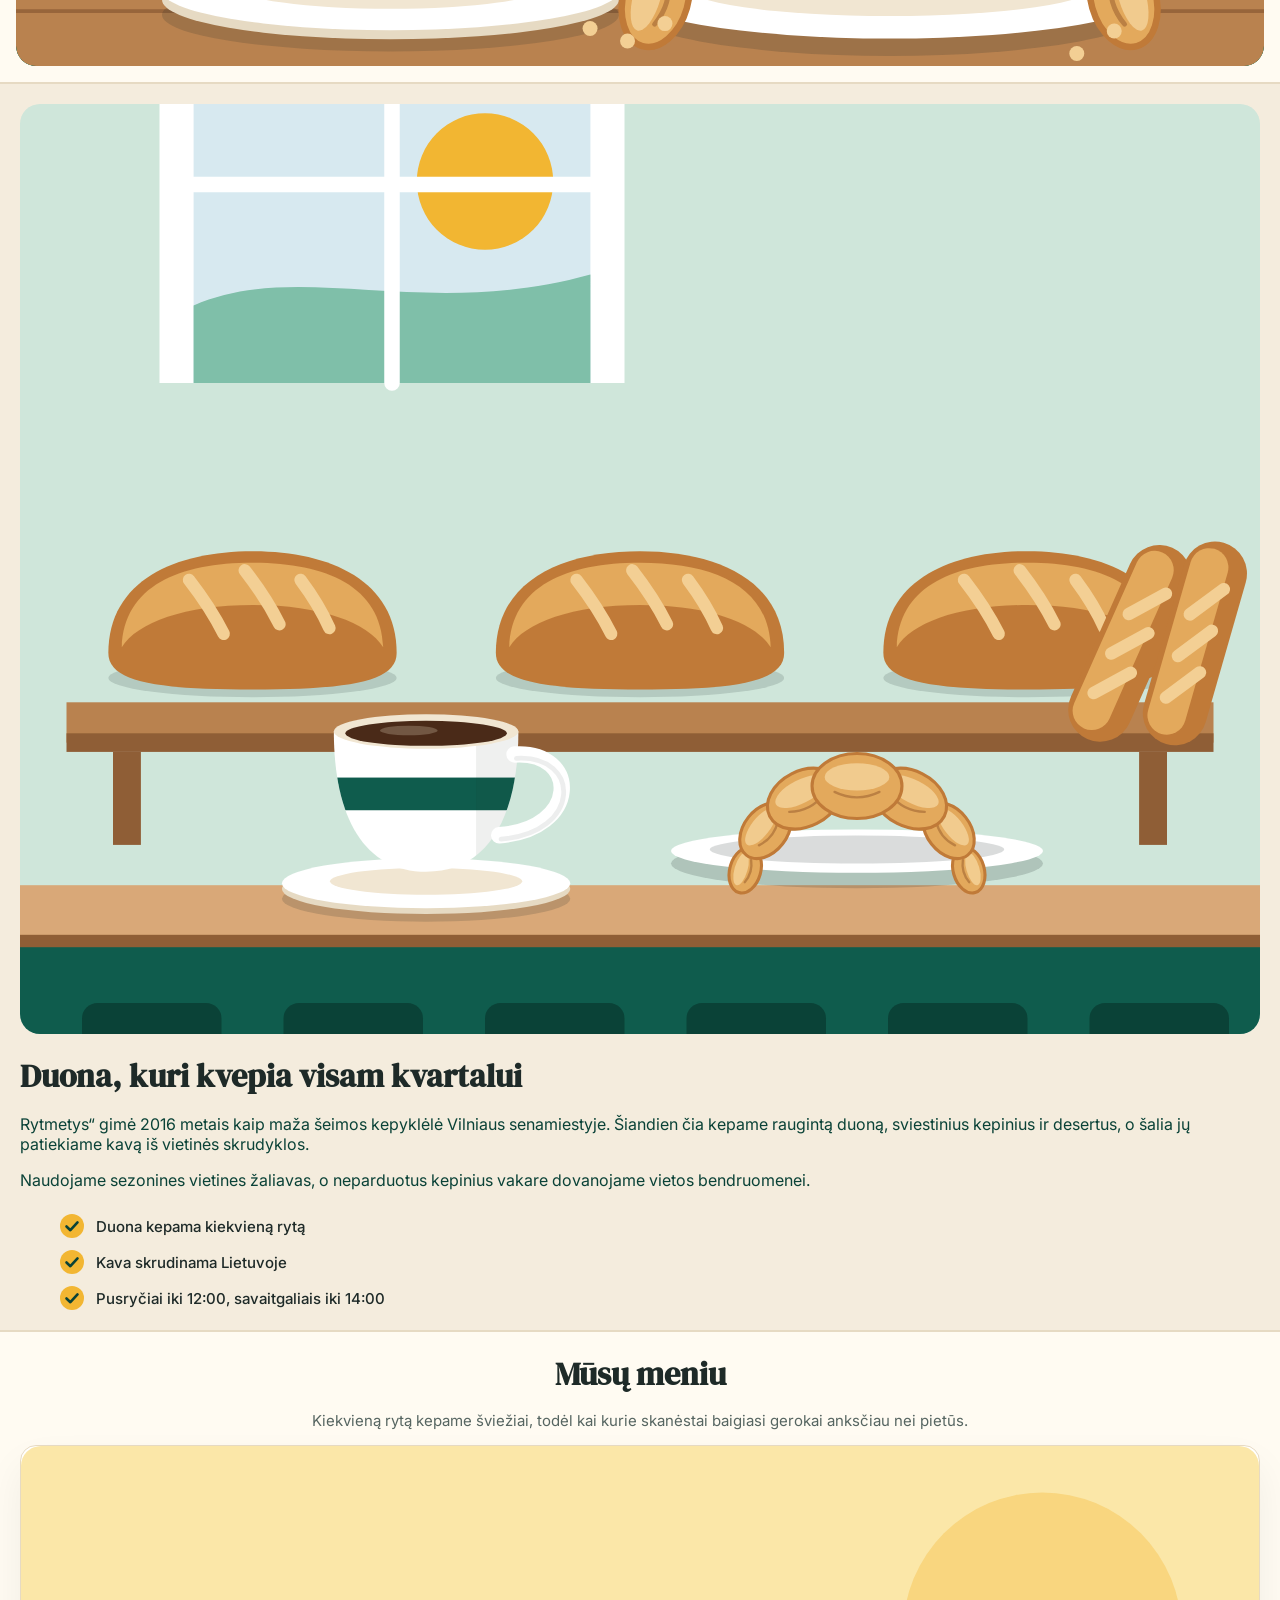
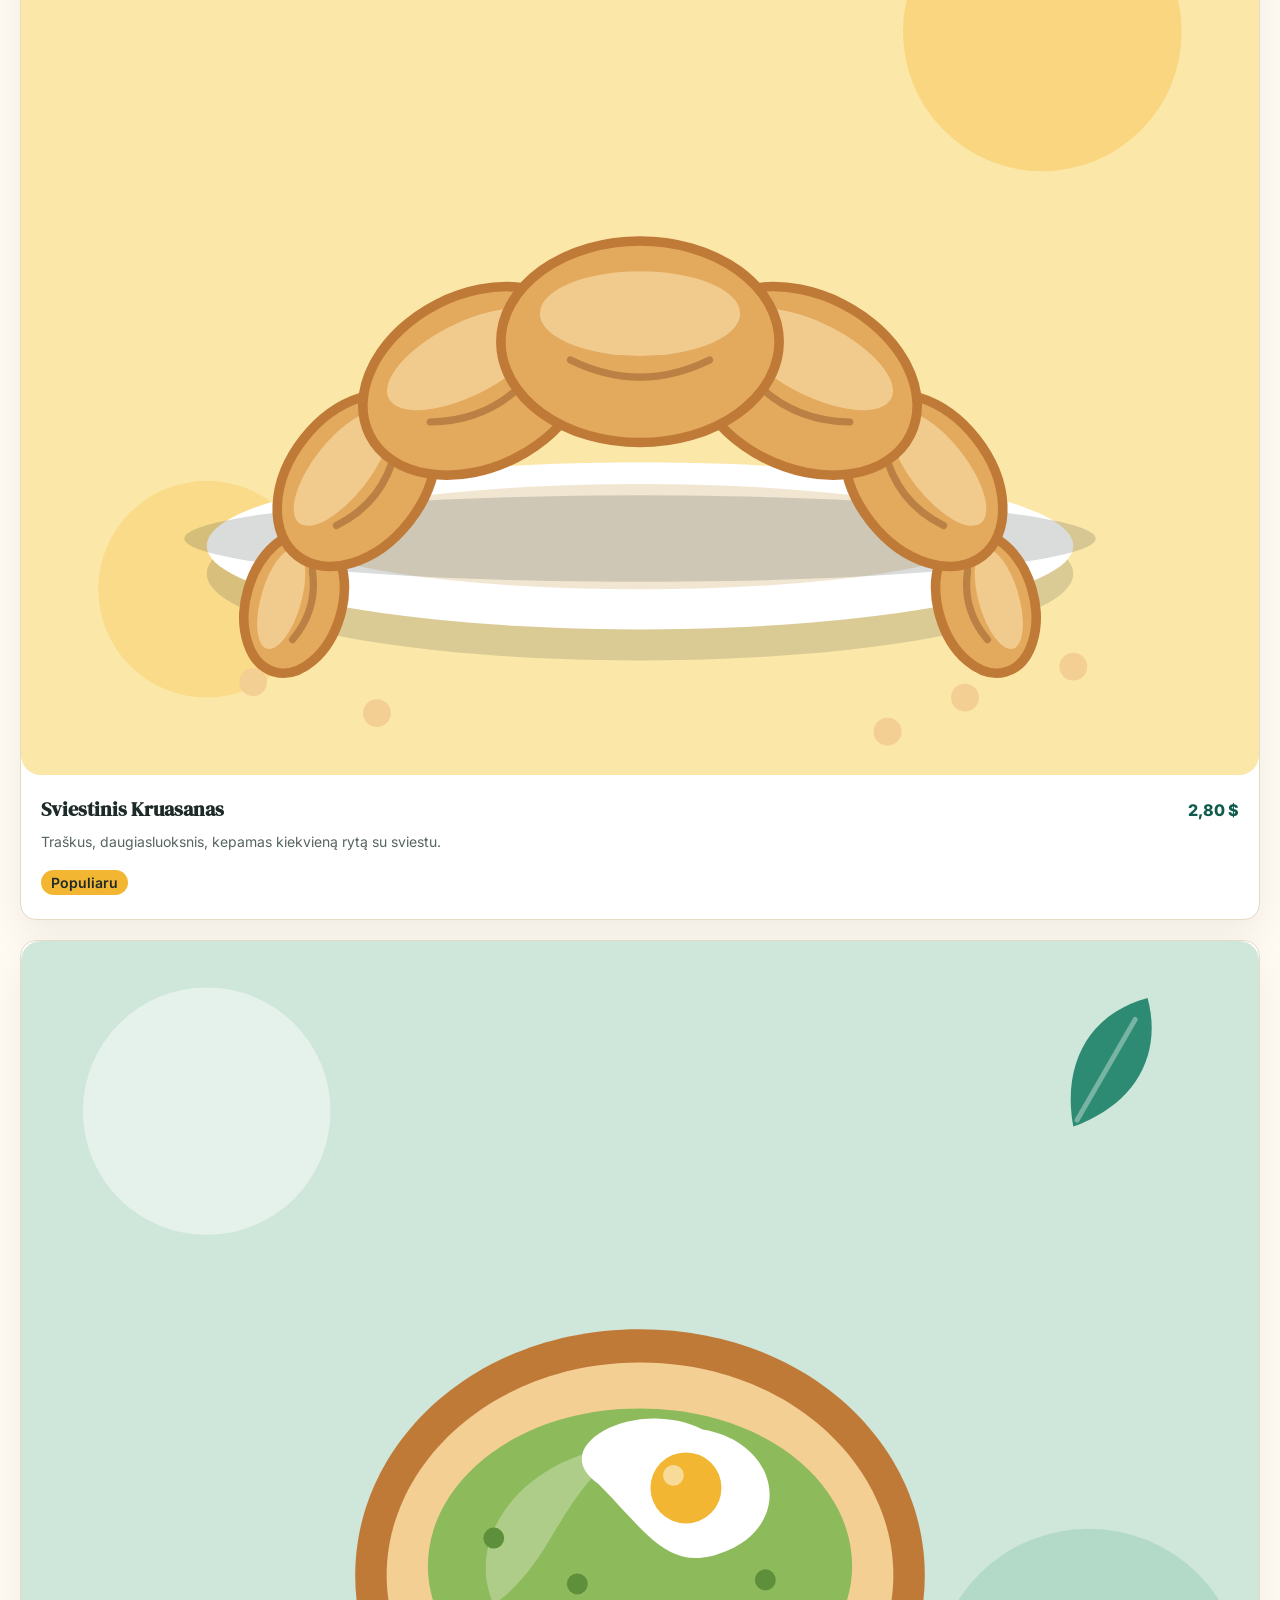
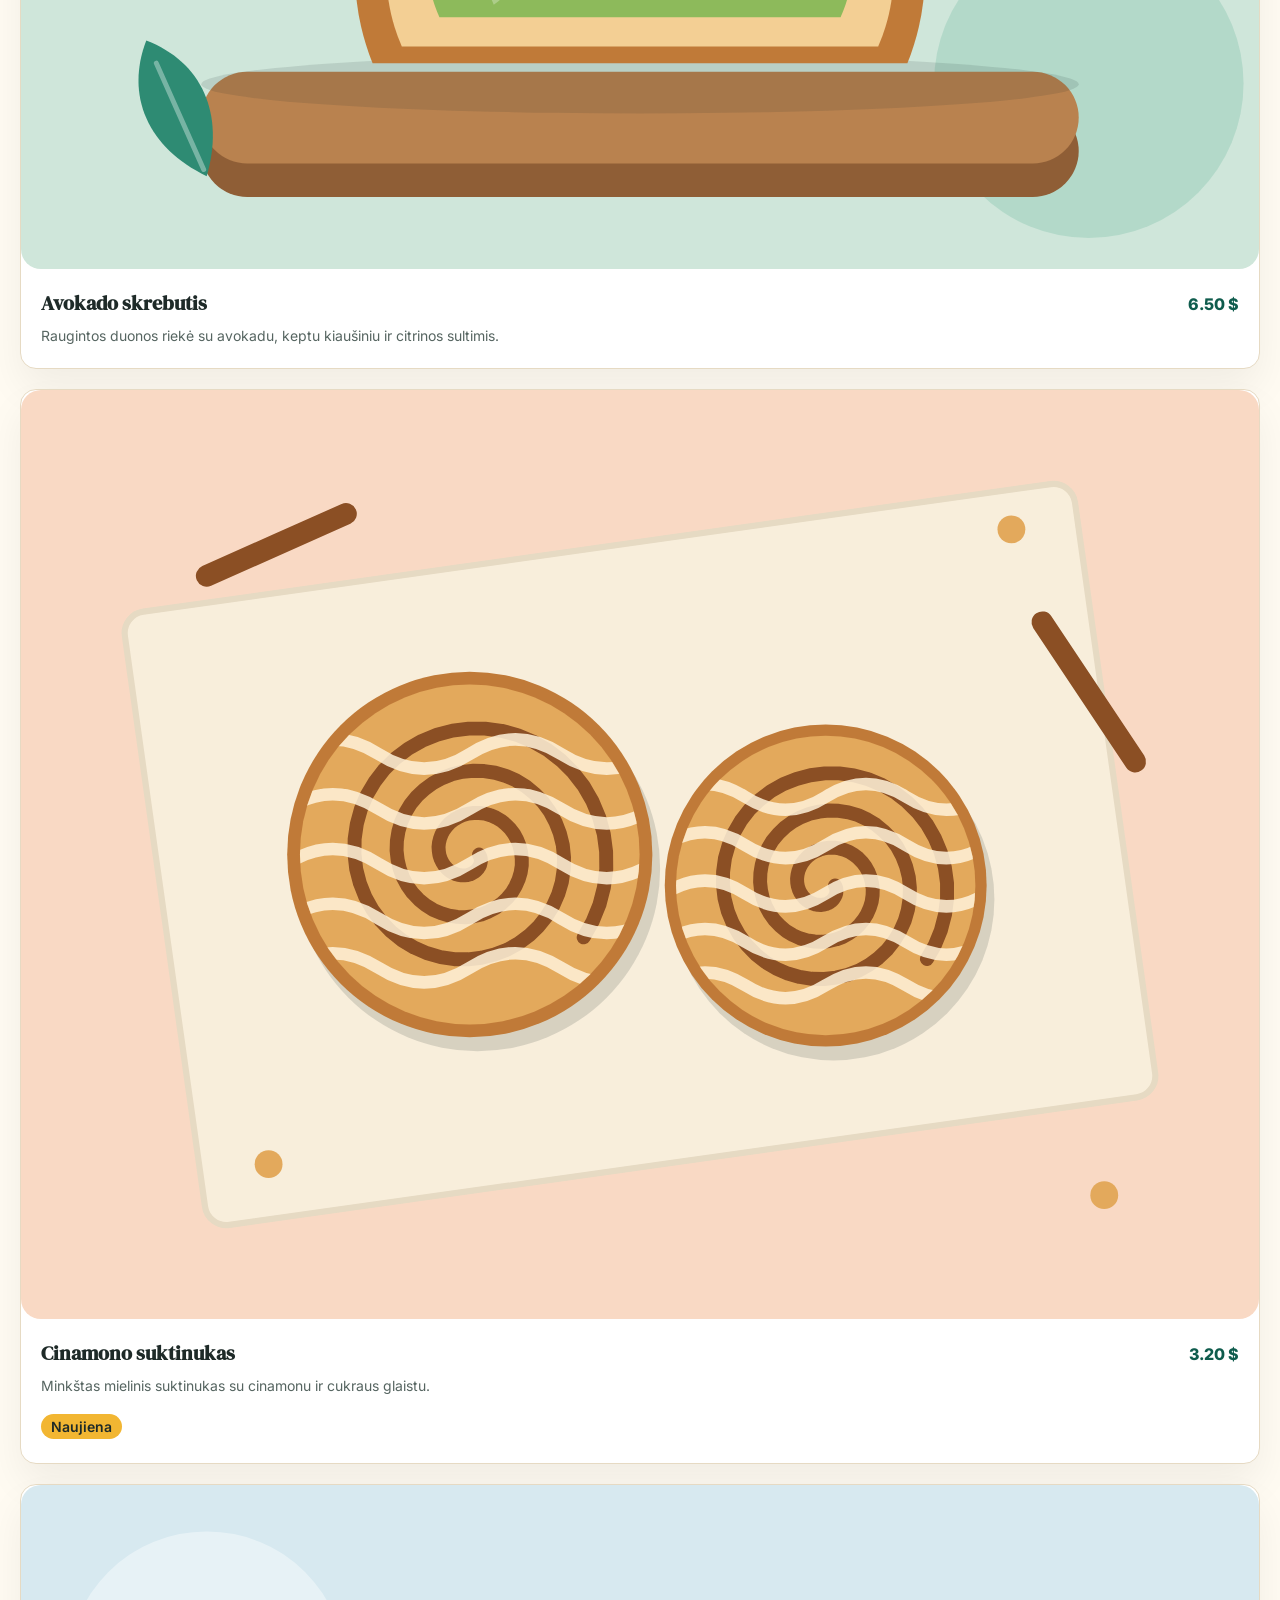
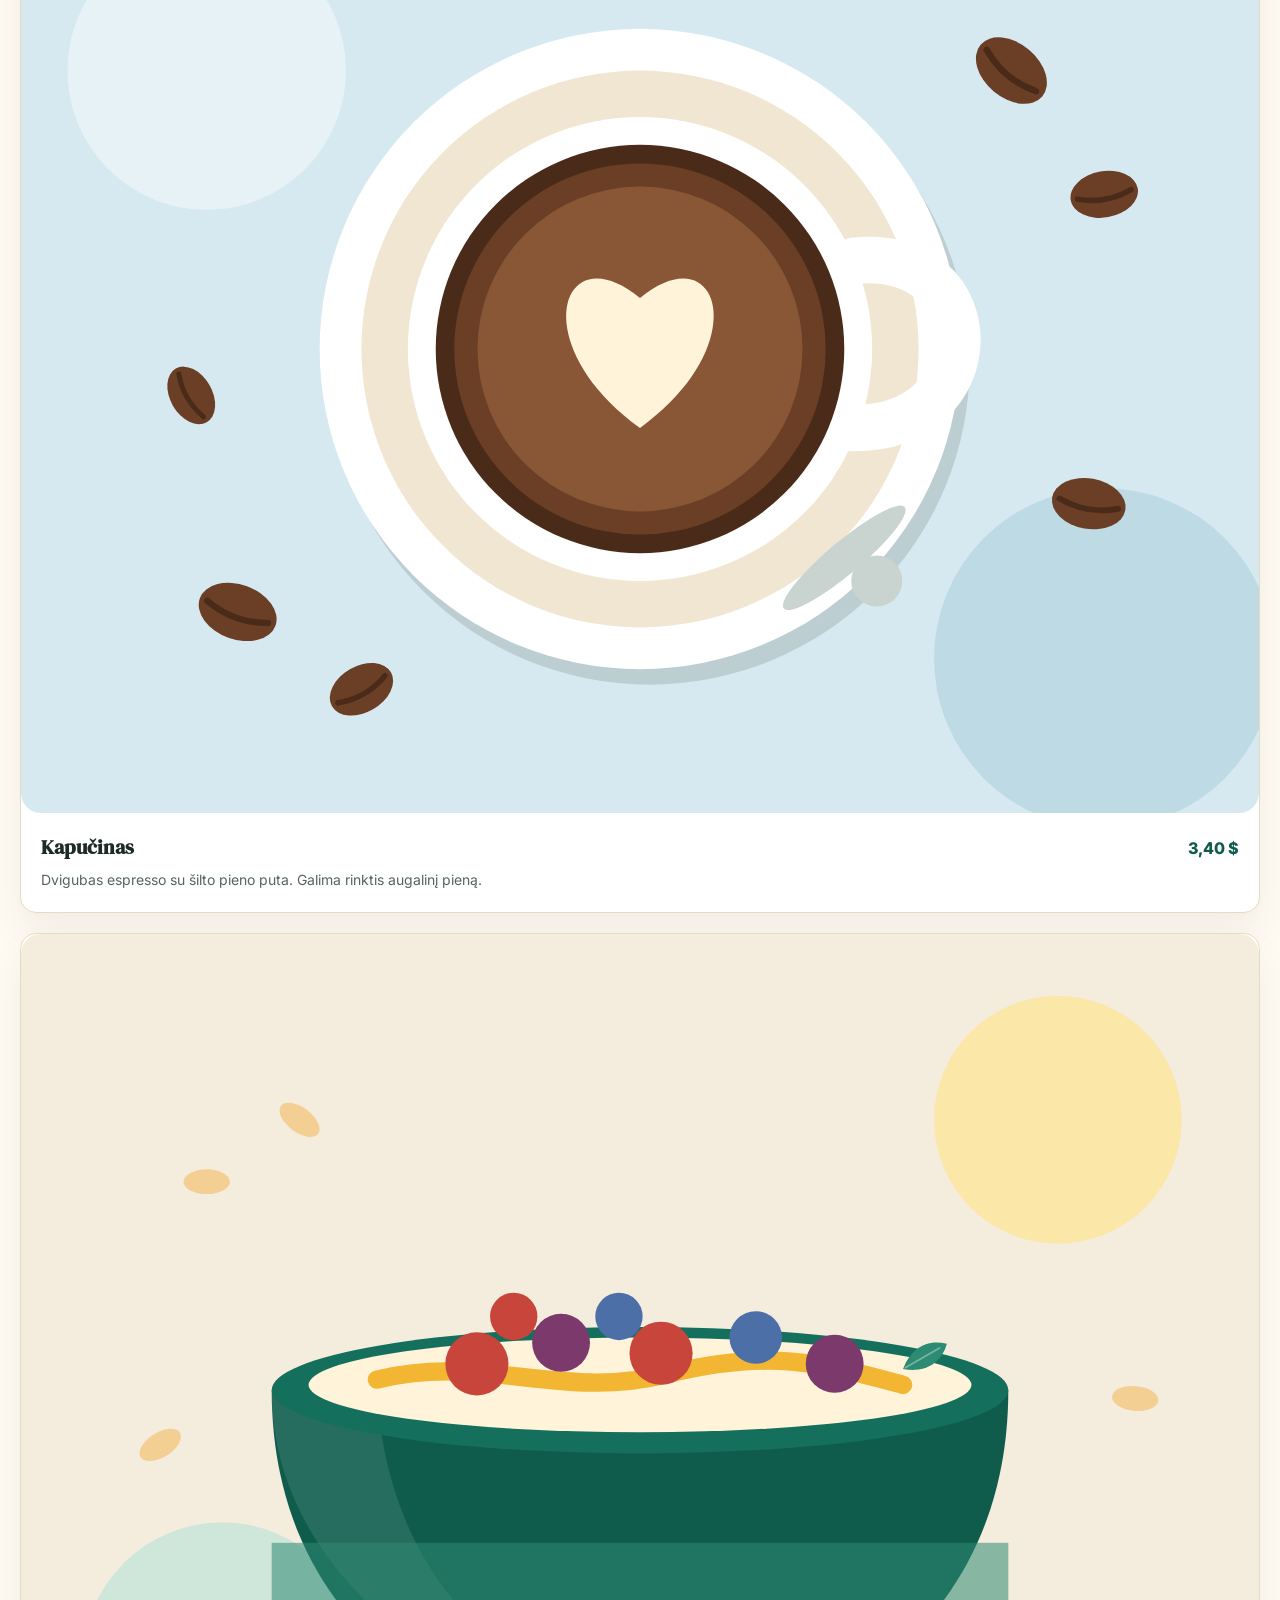
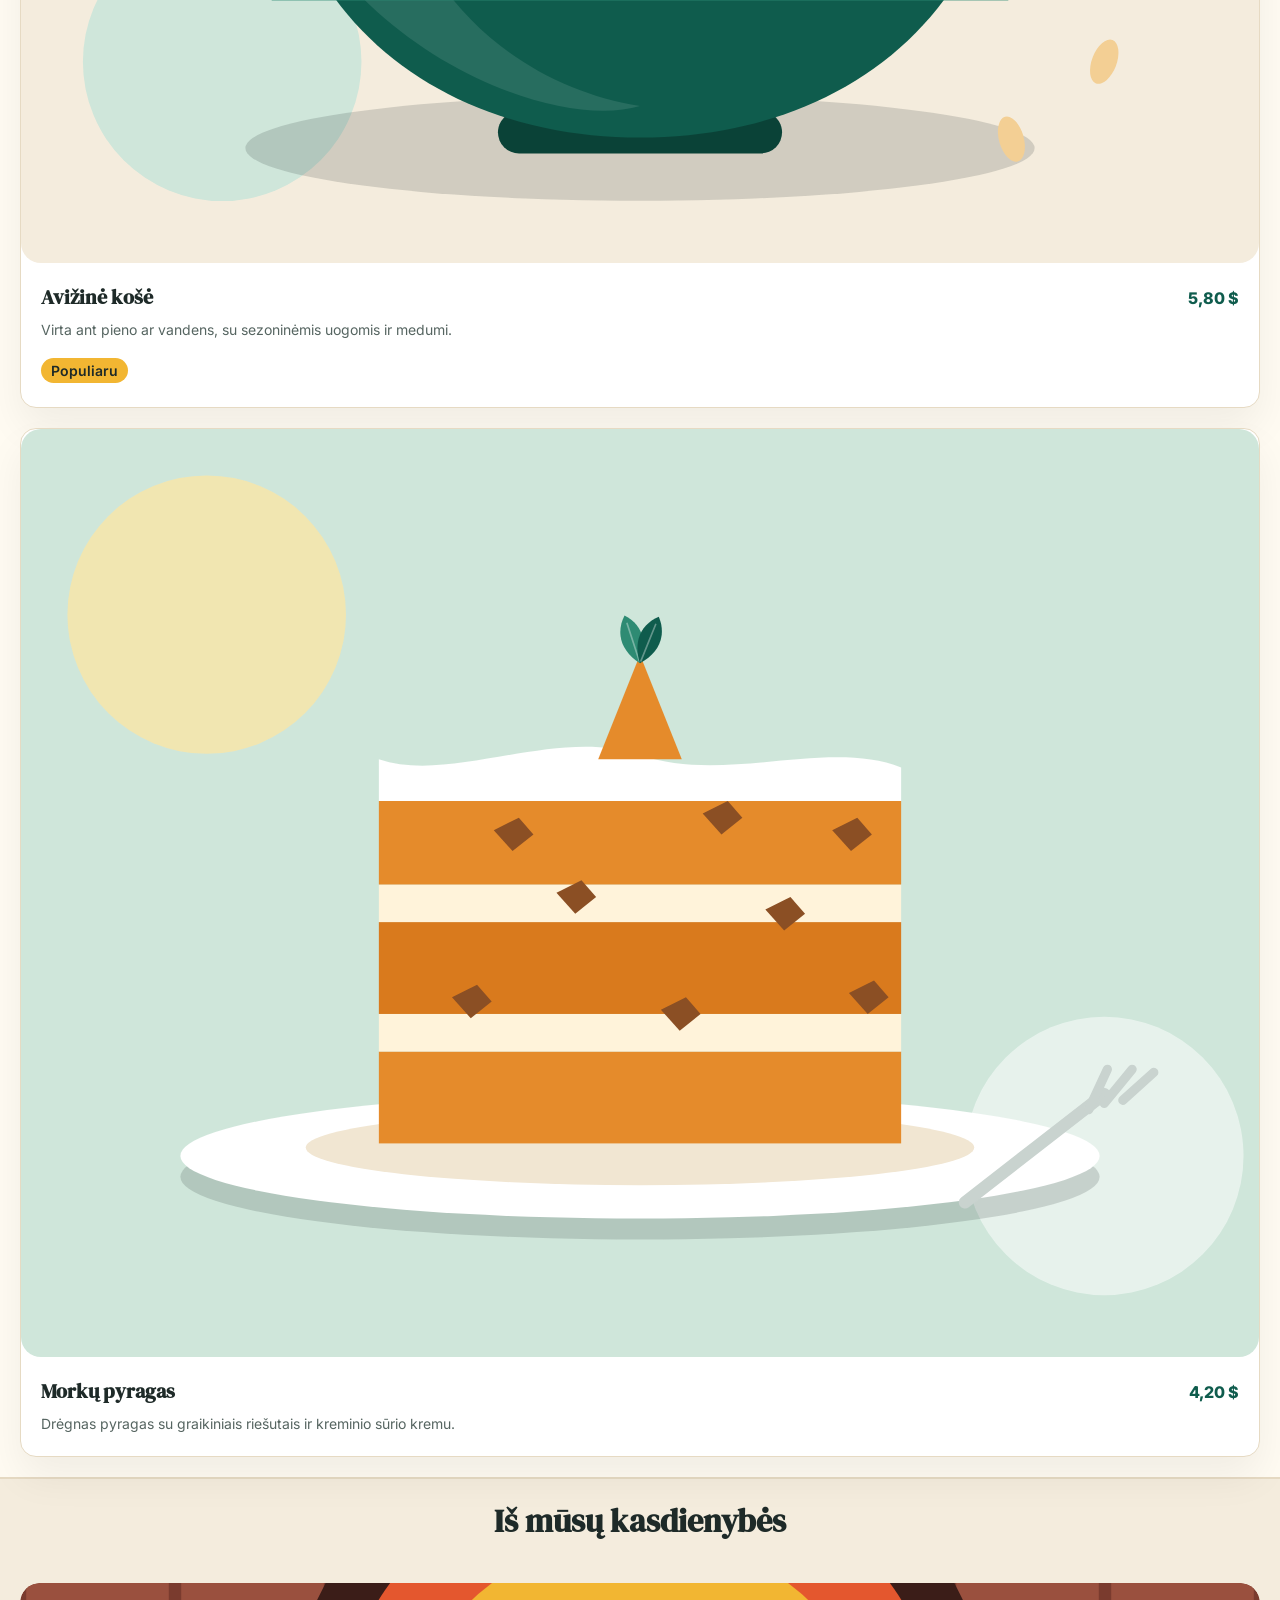
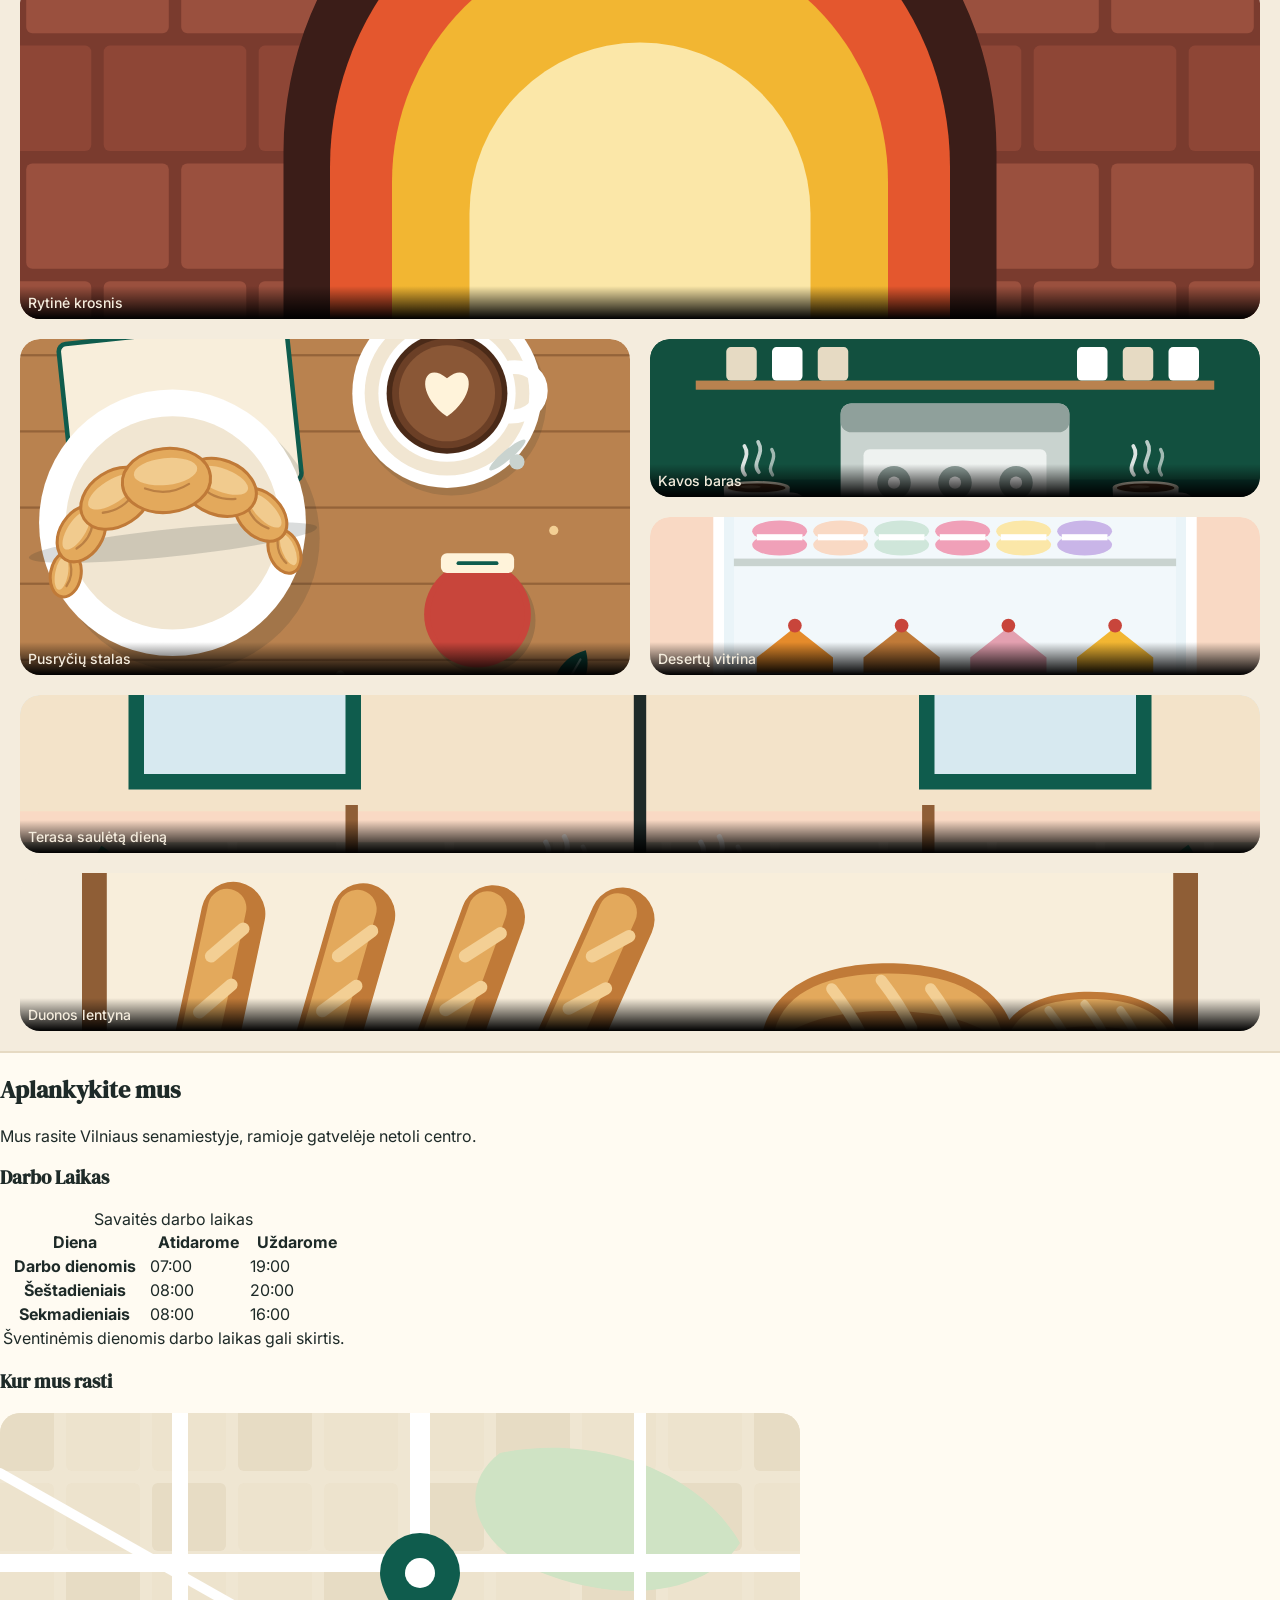
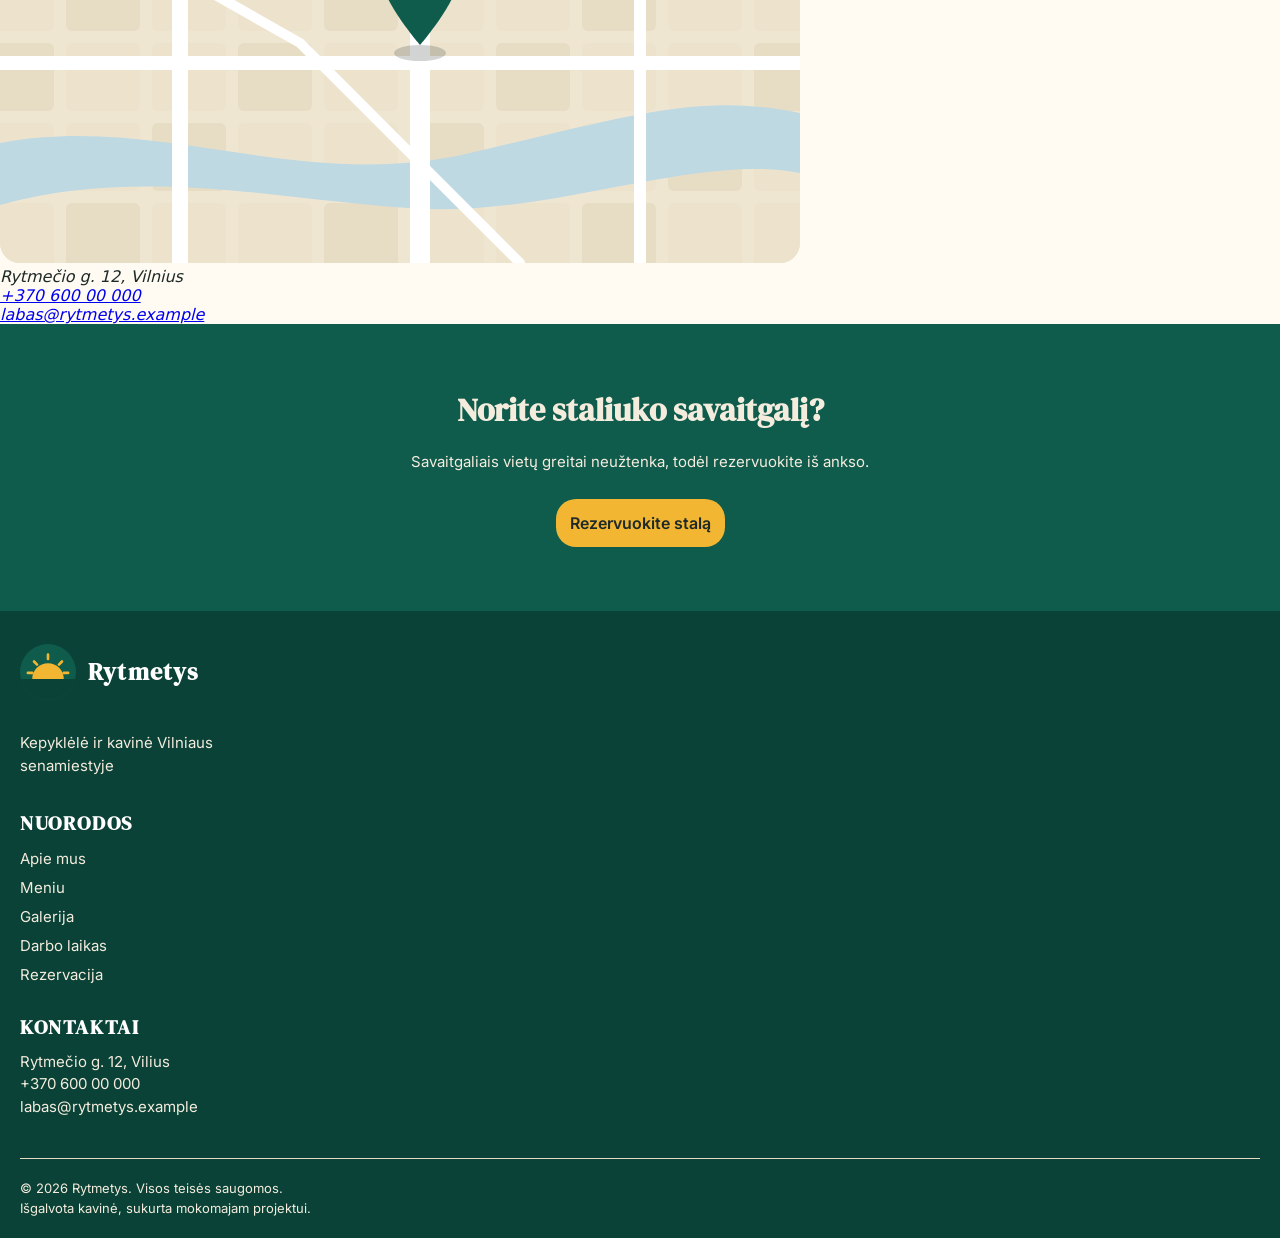
==== commit 423229a3: "added 2 more section to the html, visit section and the table section" ====
--- a/index.html
+++ b/index.html
@@ -161,6 +161,61 @@
         </div>
       </div>
     </section>
+    <section class="visit" id="workingTime">
+      <h2 class="visitTitle">Aplankykite mus</h2>
+      <p class="visitText">Mus rasite Vilniaus senamiestyje, ramioje gatvelėje netoli centro.</p>
+      <div class="visitBl">
+        <h3 class="visitBlTitle">Darbo Laikas</h3>
+
+        <div class="hoursCard">
+          <table class="hoursTable">
+            <caption>
+              Savaitės darbo laikas
+            </caption>
+            <thead>
+              <tr>
+                <th class="tableLine">Diena</th>
+                <th class="tableLine">Atidarome</th>
+                <th class="tableLine">Uždarome</th>
+              </tr>
+            </thead>
+            <tbody>
+              <tr>
+                <th class="row">Darbo dienomis</th>
+                <td>07:00</td>
+                <td>19:00</td>
+              </tr>
+              <tr>
+                <th class="row">Šeštadieniais</th>
+                <td>08:00</td>
+                <td>20:00</td>
+              </tr>
+              <tr>
+                <th class="row">Sekmadieniais</th>
+                <td>08:00</td>
+                <td>16:00</td>
+              </tr>
+            </tbody>
+            <tfoot>
+              <tr>
+                <td colspan="3">Šventinėmis dienomis darbo laikas gali skirtis.</td>
+              </tr>
+            </tfoot>
+          </table>
+        </div>
+      </div>
+      <div class="visitBlock">
+        <h3 class="visitBlockTitle">Kur mus rasti</h3>
+
+        <img class="visitMap" src="images/zemelapis.svg" width="800" height="450" alt="kavines vieta" />
+
+        <address class="visitAddress">
+          Rytmečio g. 12, Vilnius<br />
+          <a href="tel:+37060000000">+370 600 00 000</a><br />
+          <a href="mail">labas@rytmetys.example</a>
+        </address>
+      </div>
+    </section>
 
     <div class="lowerHero">
       <h2 class="lowerHeroTitle">Norite staliuko savaitgalį?</h2>
--- a/index.css
+++ b/index.css
@@ -19,7 +19,9 @@
   --font-heading: "DM Serif Display", Georgia, serif;
   --font-body: "Inter", system-ui, sans-serif;
 }
-
+html {
+  scroll-behavior: smooth;
+}
 *,
 *::before,
 *::after {
@@ -285,3 +287,223 @@
   transform: translateY(-4px);
   box-shadow: 0 10px 20px rgba(0, 0, 0, 0.14);
 }
+
+.cardImage {
+  display: block;
+  width: 100%;
+  aspect-ratio: 4/3;
+  object-fit: cover;
+  transition: transform 0.25s ease;
+}
+
+.card:hover .cardImage {
+  transform: scale(1.05);
+}
+
+.cardBody {
+  display: flex;
+  flex-direction: column;
+  align-items: flex-start;
+  flex: 1;
+  padding: 20px 20px 24px;
+}
+
+.cardHeader {
+  display: flex;
+  align-items: baseline;
+  justify-content: space-between;
+  width: 100%;
+  margin-bottom: 10px;
+}
+
+.cardTitle {
+  font-size: 20px;
+  color: var(--text);
+  margin: 0;
+}
+
+.cardPrice {
+  flex-shrink: 0;
+  font-size: 16px;
+  color: var(--primary);
+  font-weight: 800;
+}
+
+.cardText {
+  font-size: 14px;
+  color: var(--text-muted);
+  margin: 0;
+}
+
+.cardBadge {
+  color: var(--text);
+  background-color: var(--accent);
+  border-radius: 20px;
+  padding: 4px 10px;
+  font-weight: 600;
+  font-size: 14px;
+  margin-top: 20px;
+}
+
+.gallery {
+  padding: 20px;
+  background-color: var(--surface);
+  border-top: 2px solid var(--line);
+  border-bottom: 2px solid var(--line);
+}
+
+.galleryTitle {
+  font-size: 32px;
+  text-align: center;
+  margin: 0 0 40px;
+  color: var(--text);
+}
+
+.galleryArea {
+  display: grid;
+  grid-template-columns: repeat(2, 1fr);
+  grid-auto-rows: 158px;
+  gap: 20px;
+}
+
+.galleryItem {
+  position: relative;
+  overflow: hidden;
+  border-radius: 20px;
+}
+.galleryItem--wide {
+  grid-column: span 2;
+}
+
+.galleryItem--tall {
+  grid-row: span 2;
+}
+.galleryItem:first-child {
+  grid-row: span 2;
+}
+
+.galleryItem img {
+  display: block;
+  width: 100%;
+  height: 100%;
+  object-fit: cover;
+  transition: transform 0.3s ease;
+}
+
+.galleryItem:hover img {
+  transform: scale(1.06);
+}
+
+.galleryItemText {
+  position: absolute;
+  color: var(--surface);
+  left: 0;
+  right: 0;
+  bottom: 0;
+  padding: 8px;
+  font-size: 14px;
+  font-weight: 500;
+  margin: 0;
+  background: linear-gradient(to top, rgba(0, 0, 0, 2), transparent);
+}
+
+.lowerHero {
+  background-color: var(--primary);
+  padding: 64px;
+  text-align: center;
+}
+
+.lowerHeroTitle {
+  margin: 0 0 20px;
+  font-size: 32px;
+  color: var(--surface);
+}
+
+.lowerHeroText {
+  margin: 0 0 28px;
+  font-size: 15px;
+  color: var(--surface);
+}
+
+.lowerHeroButton {
+  display: inline-block;
+  background-color: var(--accent);
+  padding: 14px;
+  border-radius: 20px;
+  text-decoration: none;
+  color: var(--text);
+  font-weight: 600;
+}
+
+.footer {
+  background-color: var(--primary-dark);
+  color: var(--surface);
+  font-size: 15px;
+  padding: 20px;
+}
+
+.footer a {
+  color: inherit;
+  text-decoration: none;
+}
+.footer a:hover {
+  color: var(--white);
+  text-decoration: underline;
+}
+
+.footerLogoTitle {
+  display: flex;
+  align-items: center;
+  gap: 12px;
+  margin-bottom: 20px;
+  letter-spacing: 0.08em;
+}
+
+.footerLogoTitle img {
+  width: 56px;
+  height: 56px;
+}
+.footerTitle {
+  color: var(--white);
+  font-size: 24px;
+  font-weight: 700;
+  font-family: var(--font-heading);
+}
+.footerText {
+  max-width: 288px;
+  margin: 0 0 32px;
+  line-height: 1.5em;
+}
+.footerNavigationHeader,
+.footerContactsHeader {
+  text-transform: uppercase;
+  color: var(--white);
+  margin: 0 0 12px;
+  font-weight: 600;
+  letter-spacing: 0.08em;
+  font-size: 20px;
+}
+.footerNavigationList {
+  list-style: none;
+  margin: 0 0 32px;
+  padding: 0;
+}
+.footerNavigationList li {
+  margin-bottom: 10px;
+}
+.footerContacts {
+  margin-bottom: 40px;
+  line-height: 1.5em;
+  gap: 12px;
+}
+.footerCreditation {
+  display: flex;
+  flex-direction: column;
+  border-top: 1px solid var(--line);
+  font-size: 13px;
+  padding-top: 20px;
+  line-height: 1.5em;
+}
+.footerCreditation p {
+  margin: 0;
+}
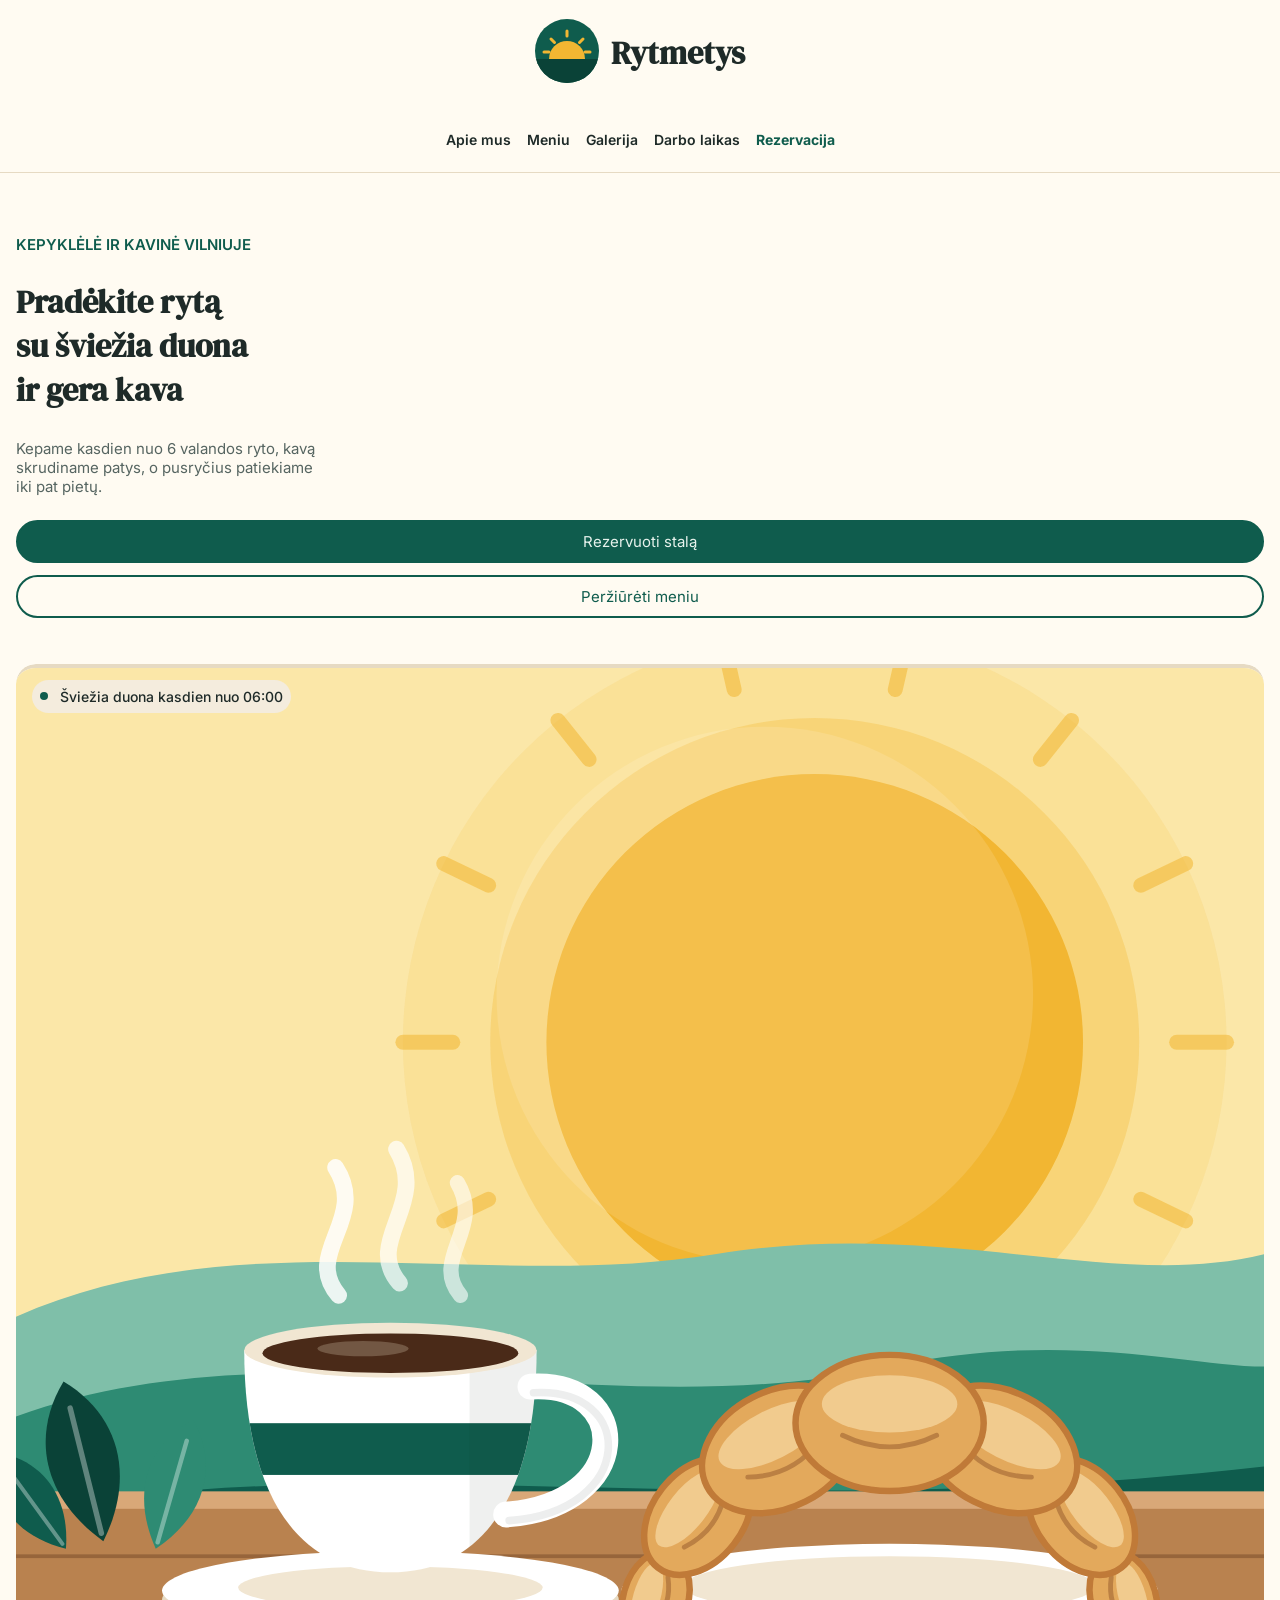
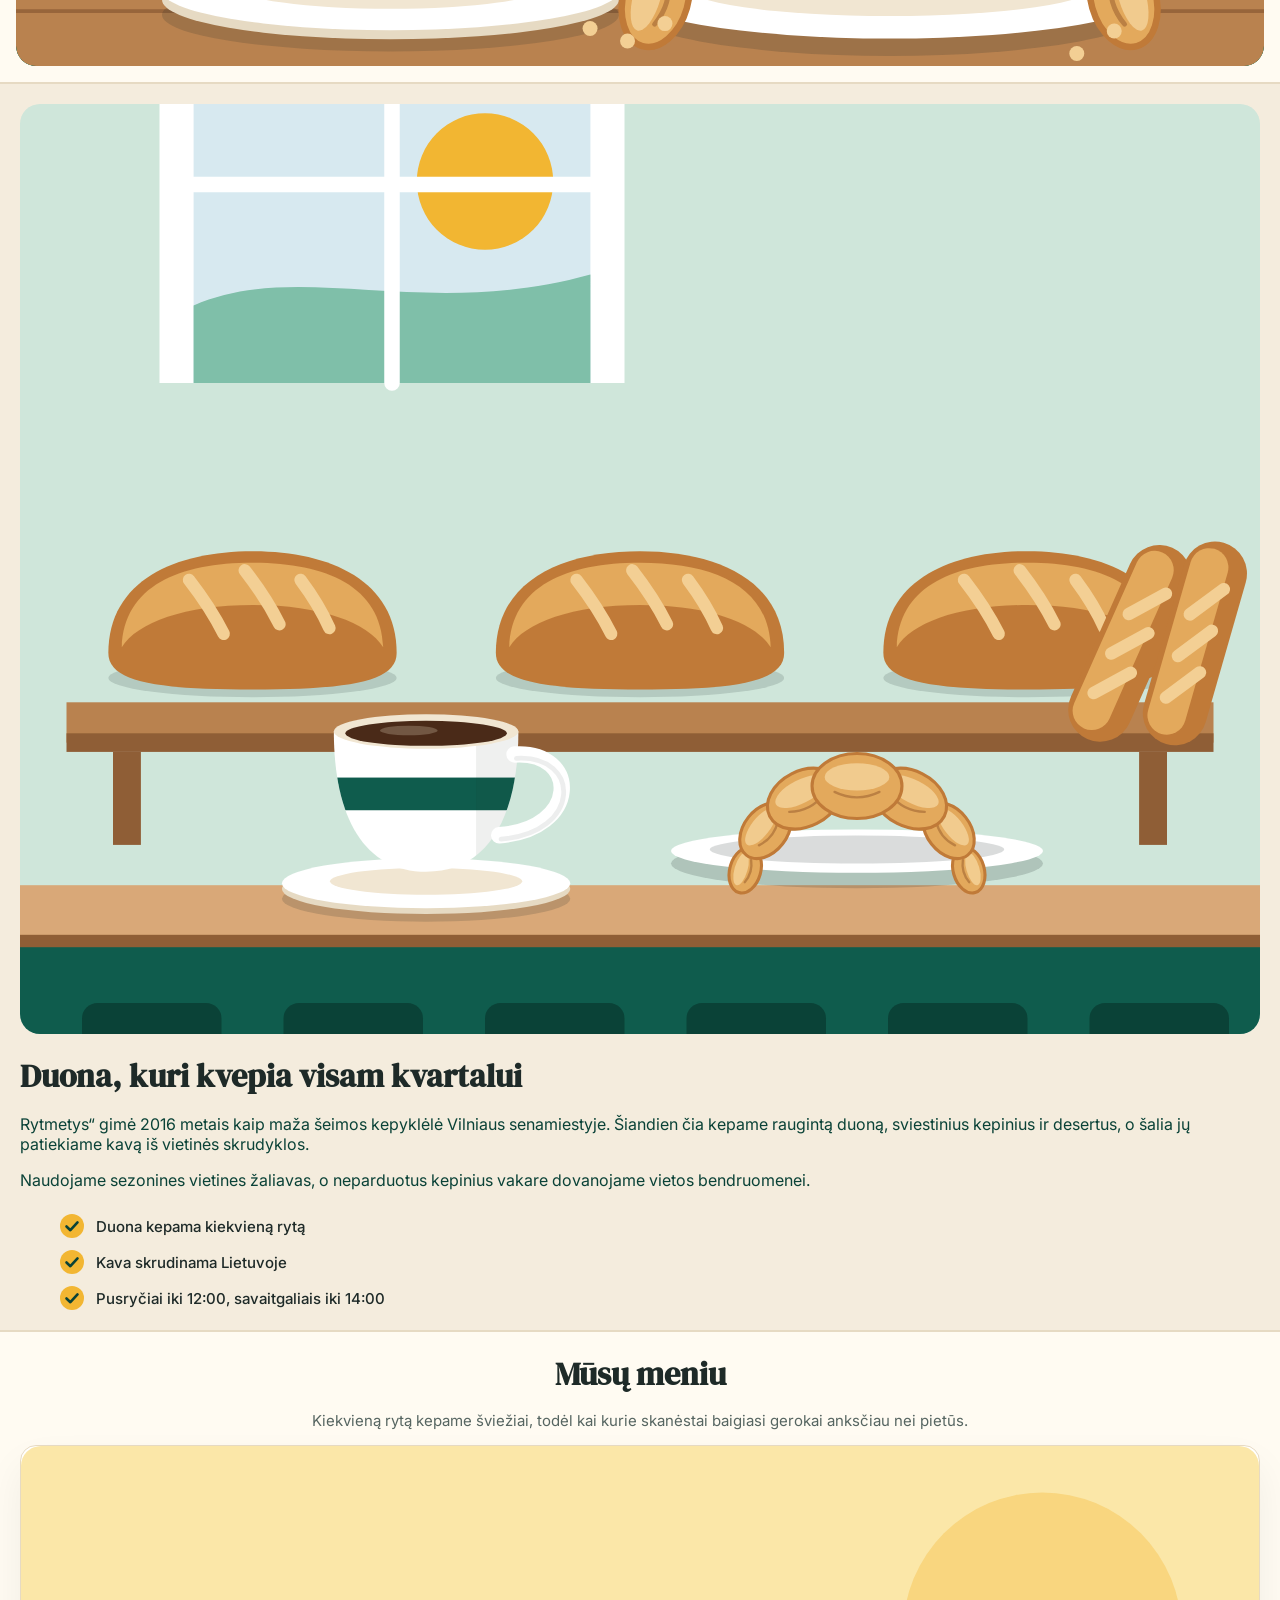
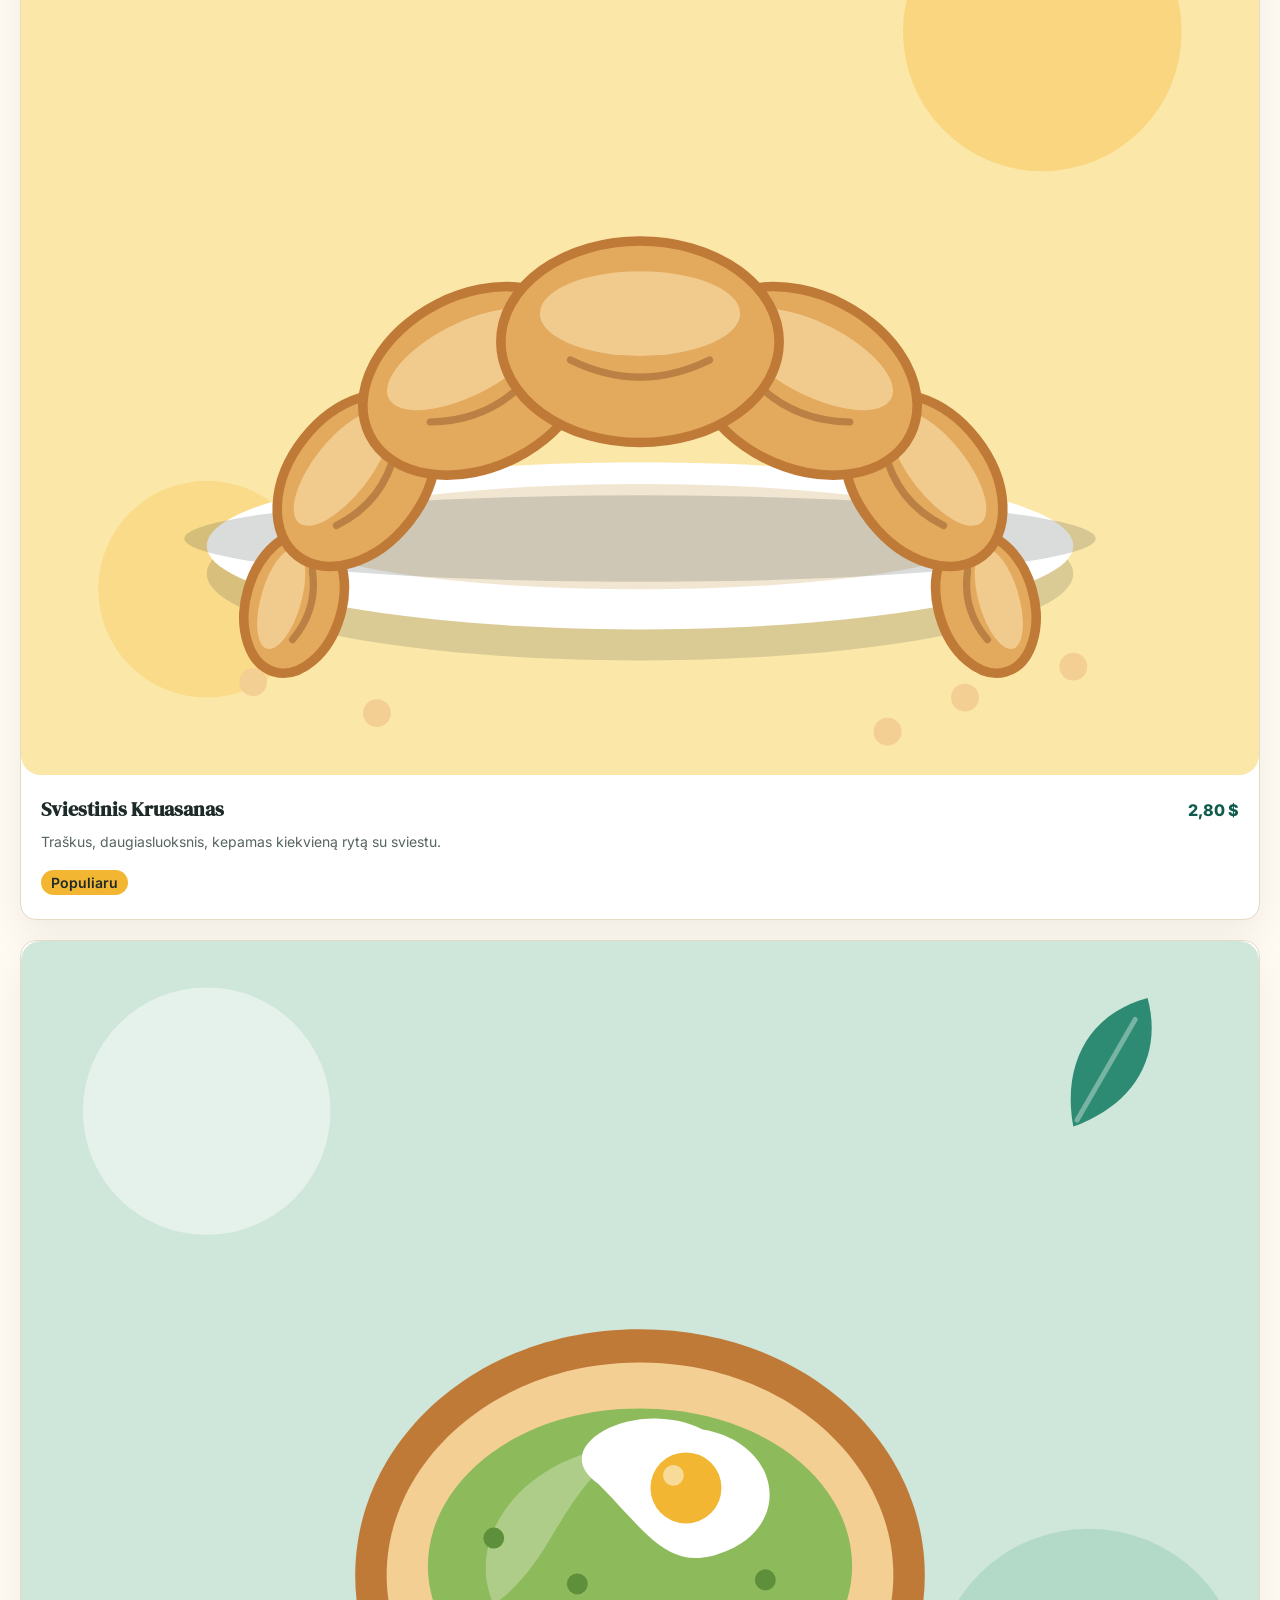
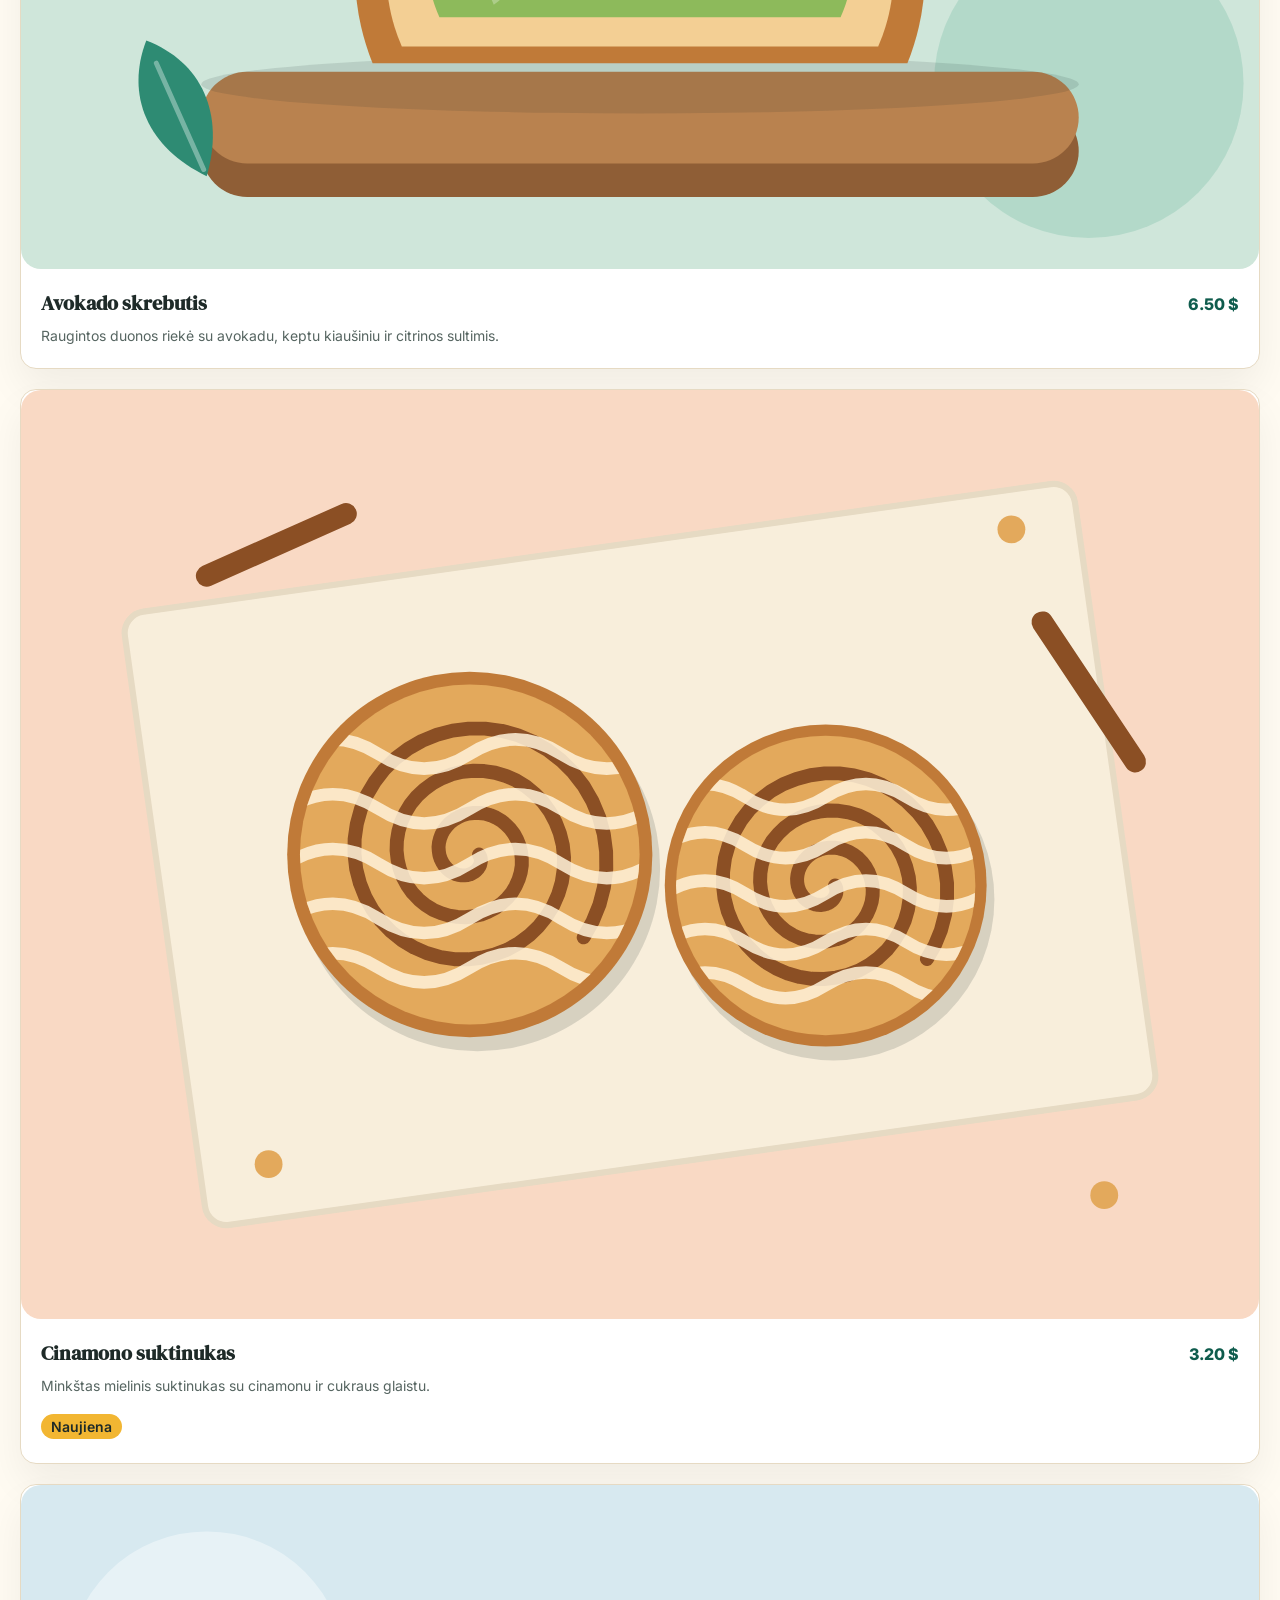
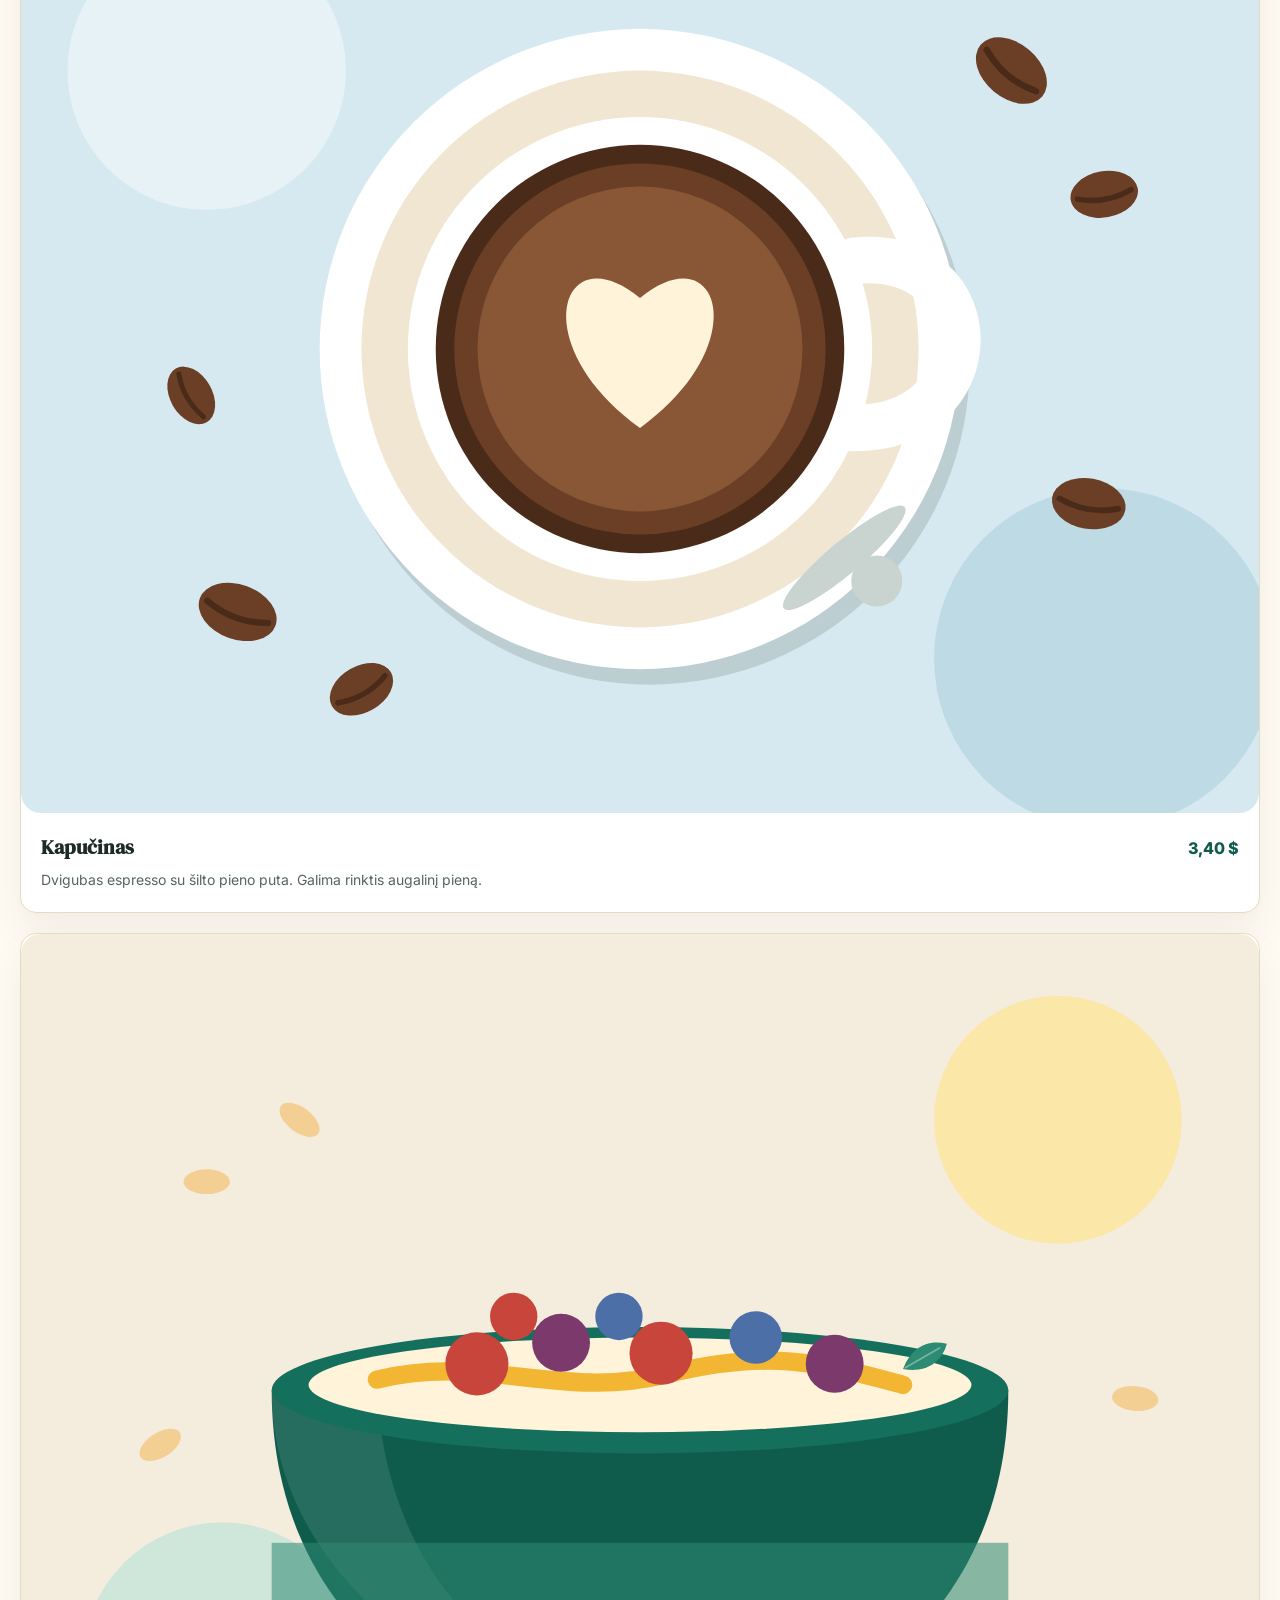
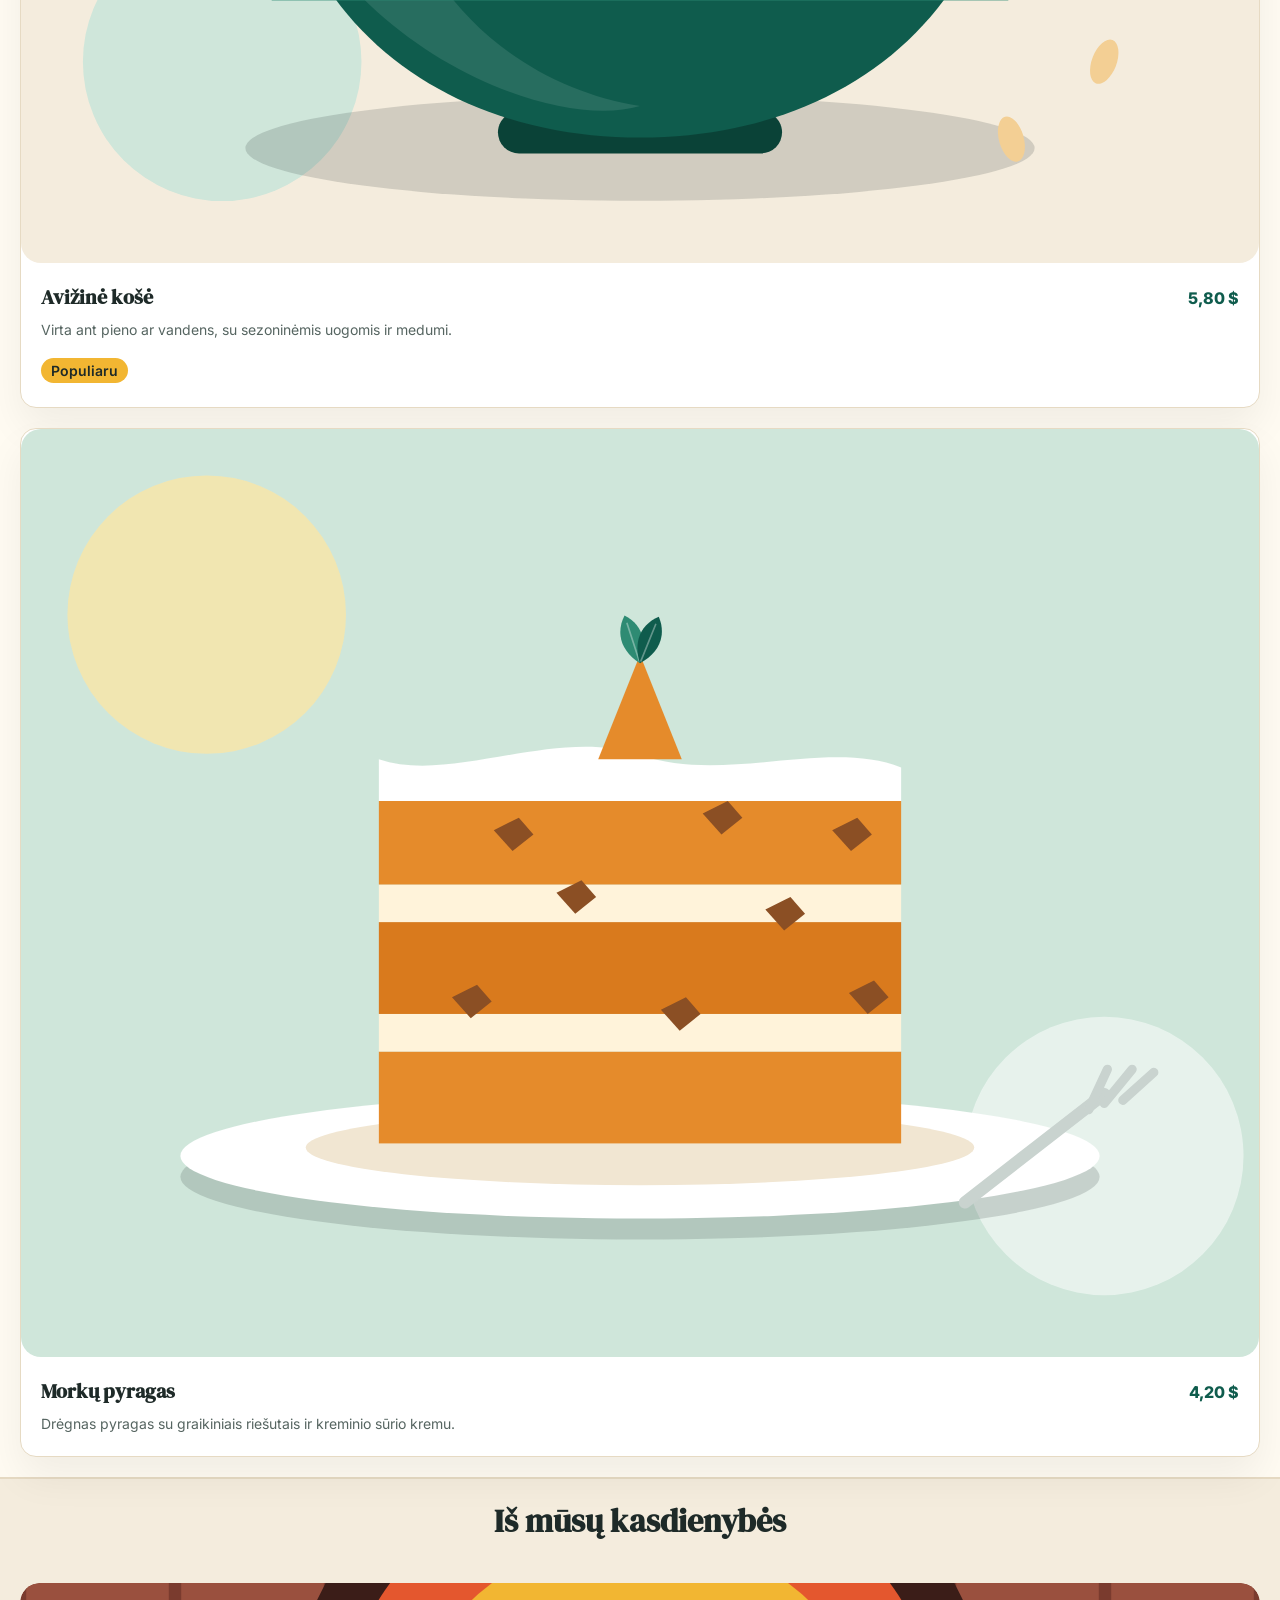
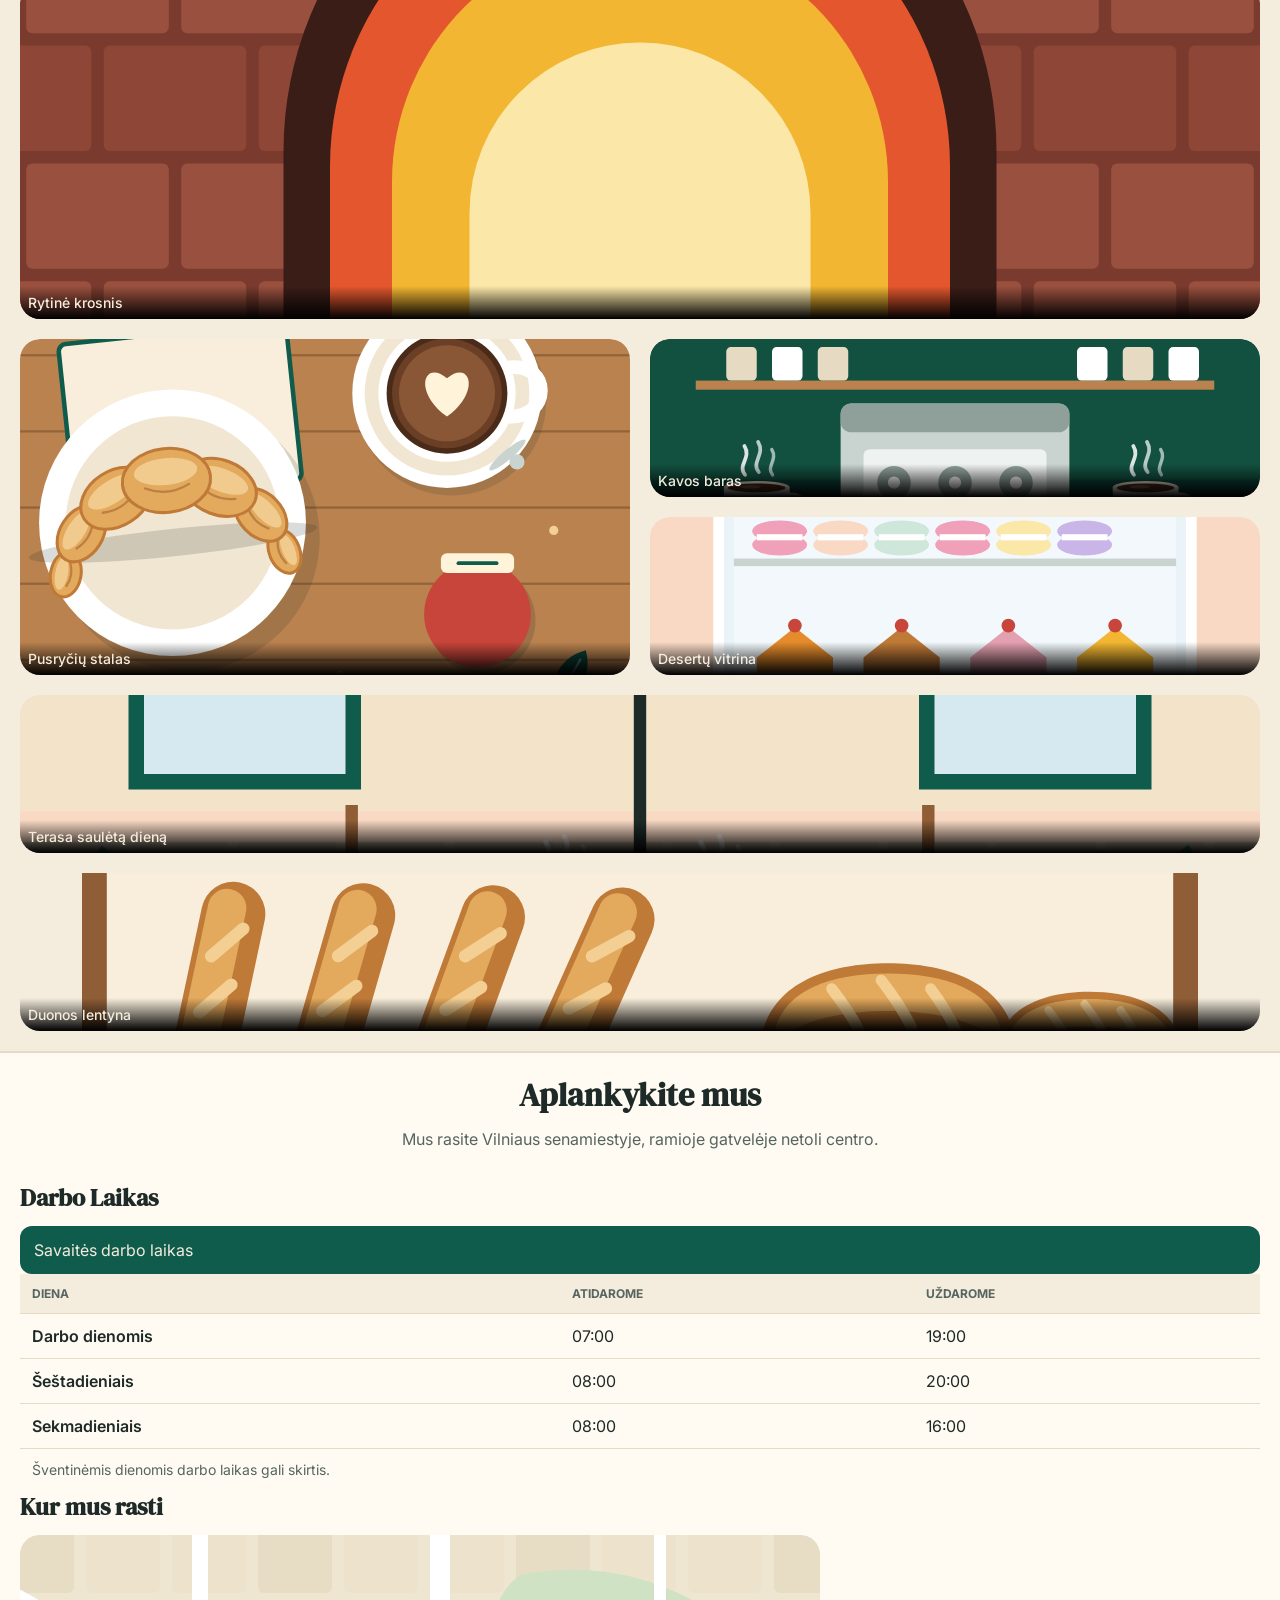
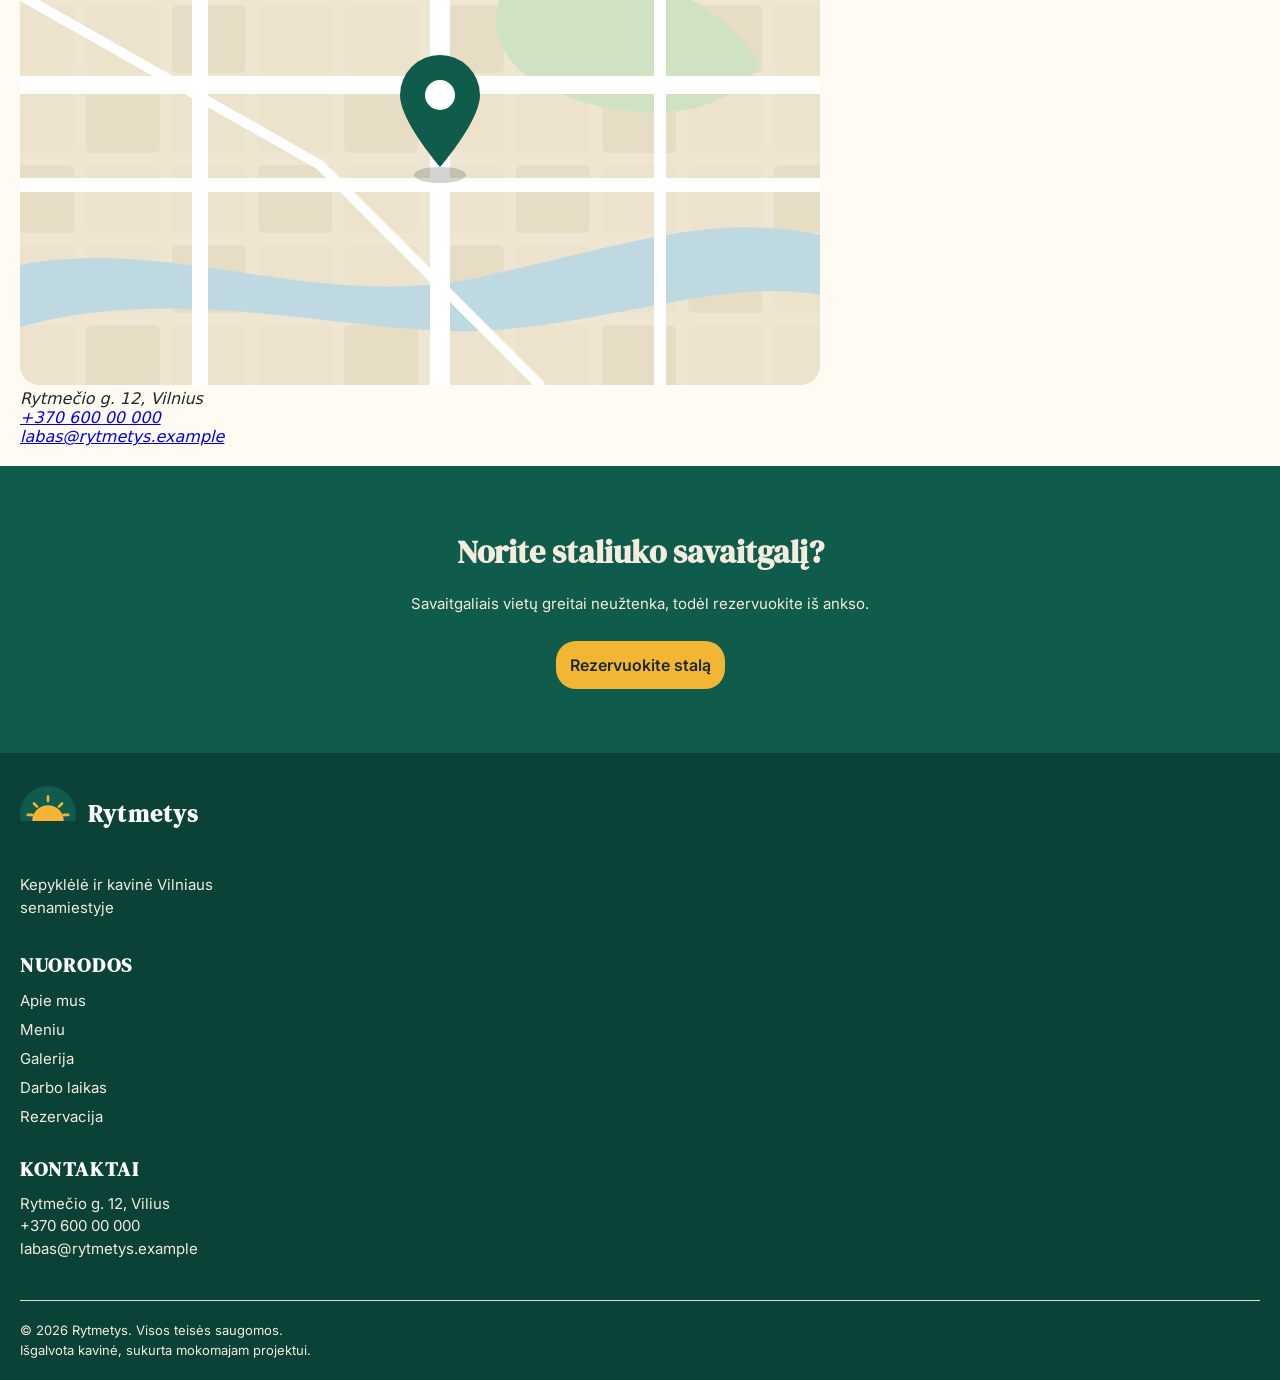
==== commit 6d09965f: "fixed the classes name in HTML, and added the table layout for the workingTime section" ====
--- a/index.html
+++ b/index.html
@@ -164,8 +164,8 @@
     <section class="visit" id="workingTime">
       <h2 class="visitTitle">Aplankykite mus</h2>
       <p class="visitText">Mus rasite Vilniaus senamiestyje, ramioje gatvelėje netoli centro.</p>
-      <div class="visitBl">
-        <h3 class="visitBlTitle">Darbo Laikas</h3>
+      <div class="visitBlock">
+        <h3 class="visitBlockTitle">Darbo Laikas</h3>
 
         <div class="hoursCard">
           <table class="hoursTable">
--- a/index.css
+++ b/index.css
@@ -507,3 +507,63 @@
 .footerCreditation p {
   margin: 0;
 }
+
+.visit {
+  padding: 20px;
+}
+.visitTitle {
+  text-align: center;
+  font-size: 32px;
+  margin: 0 0 12px;
+}
+.visitText {
+  margin: 0 0 32px;
+  text-align: center;
+  color: var(--text-muted);
+}
+
+.visitBlockTitle {
+  margin: 0 0 12px;
+  font-size: 24px;
+}
+.hoursTable {
+  width: 100%;
+  border-collapse: collapse;
+  text-align: left;
+  font-size: 16px;
+}
+.hoursTable caption {
+  background-color: var(--primary);
+  color: var(--surface);
+  border-radius: 12px;
+  text-align: left;
+  padding: 14px;
+}
+.hoursTable thead tr {
+  background-color: var(--surface);
+}
+
+.hoursTable thead th {
+  font-size: 12px;
+  text-transform: uppercase;
+  color: var(--text-muted);
+}
+
+.hoursTable th,
+.hoursTable td {
+  padding: 12px;
+  border-bottom: 1px solid var(--line);
+}
+.hoursTable tbody th {
+  font-weight: 600;
+}
+
+.hoursTable tbody tr:hover {
+  background-color: var(--line);
+}
+
+.hoursTable tfoot td {
+  border-bottom: 0;
+  font-size: 14px;
+  color: var(--text-muted);
+}
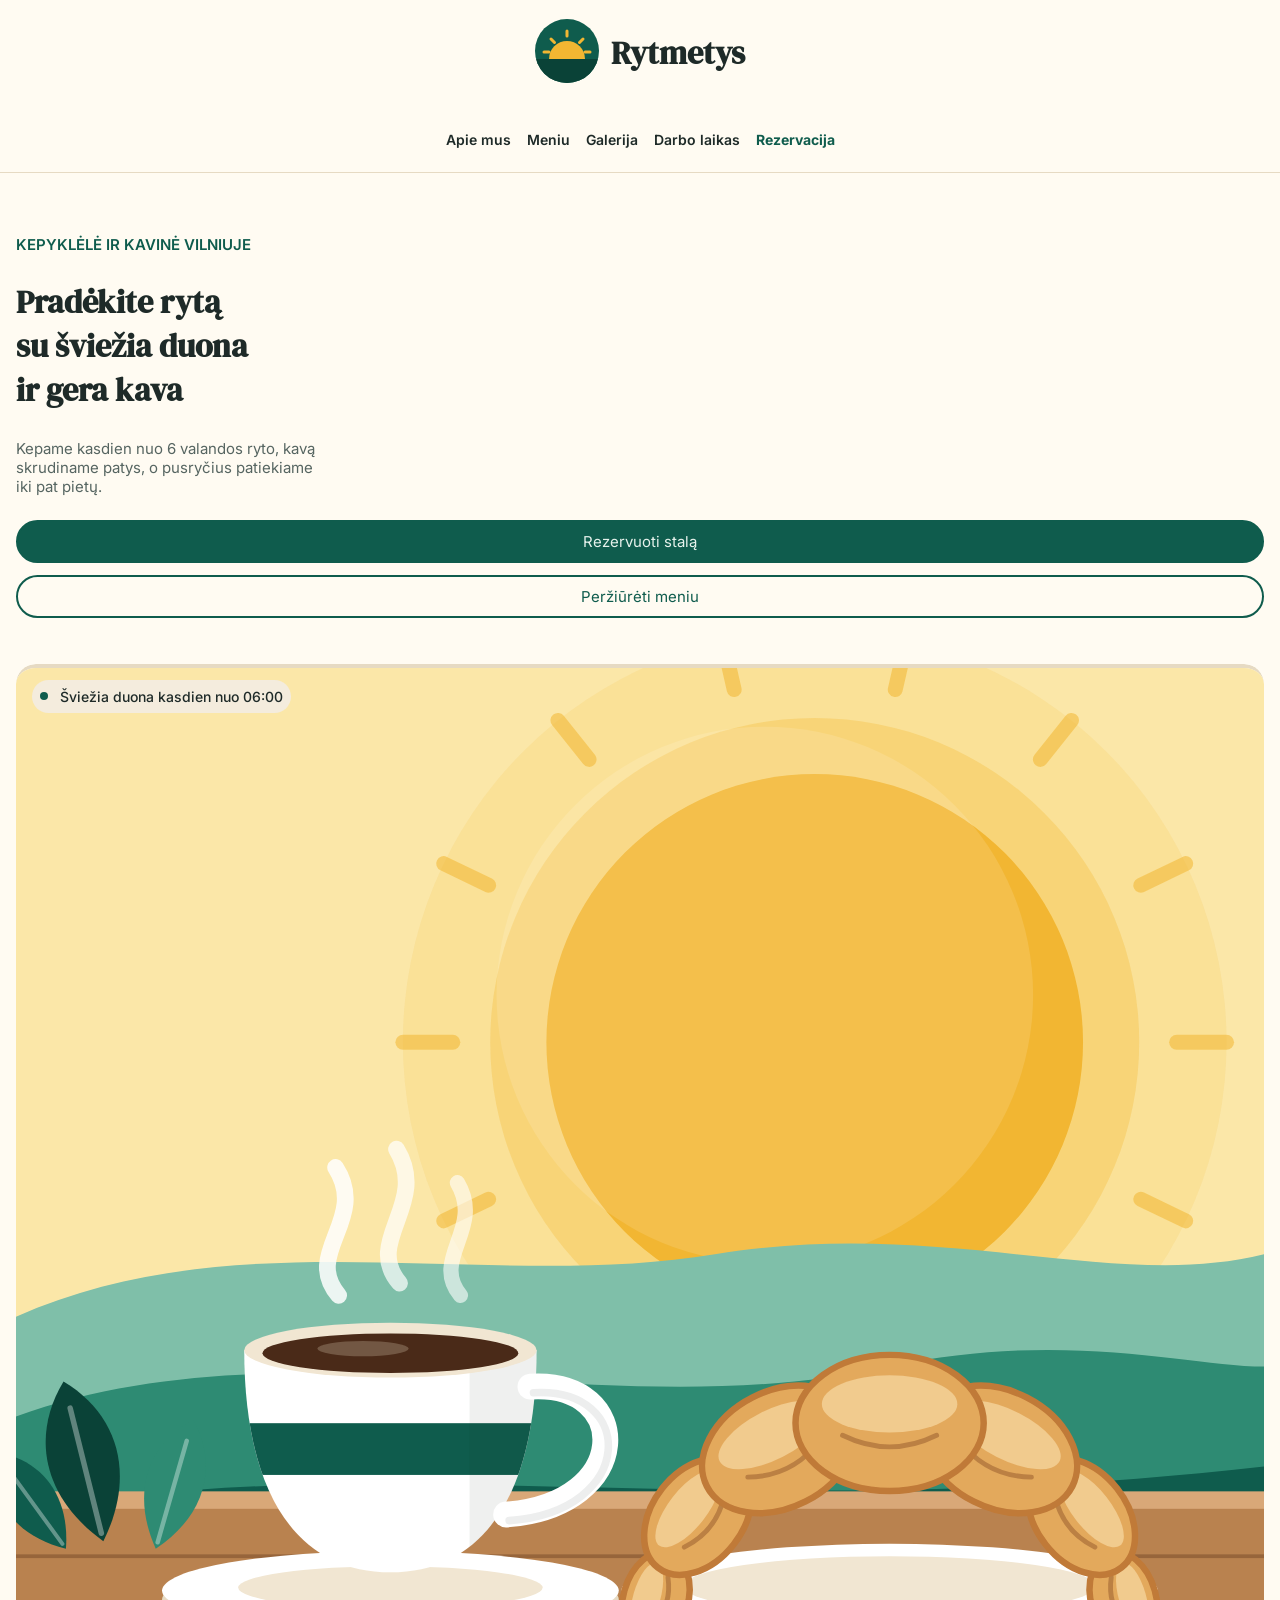
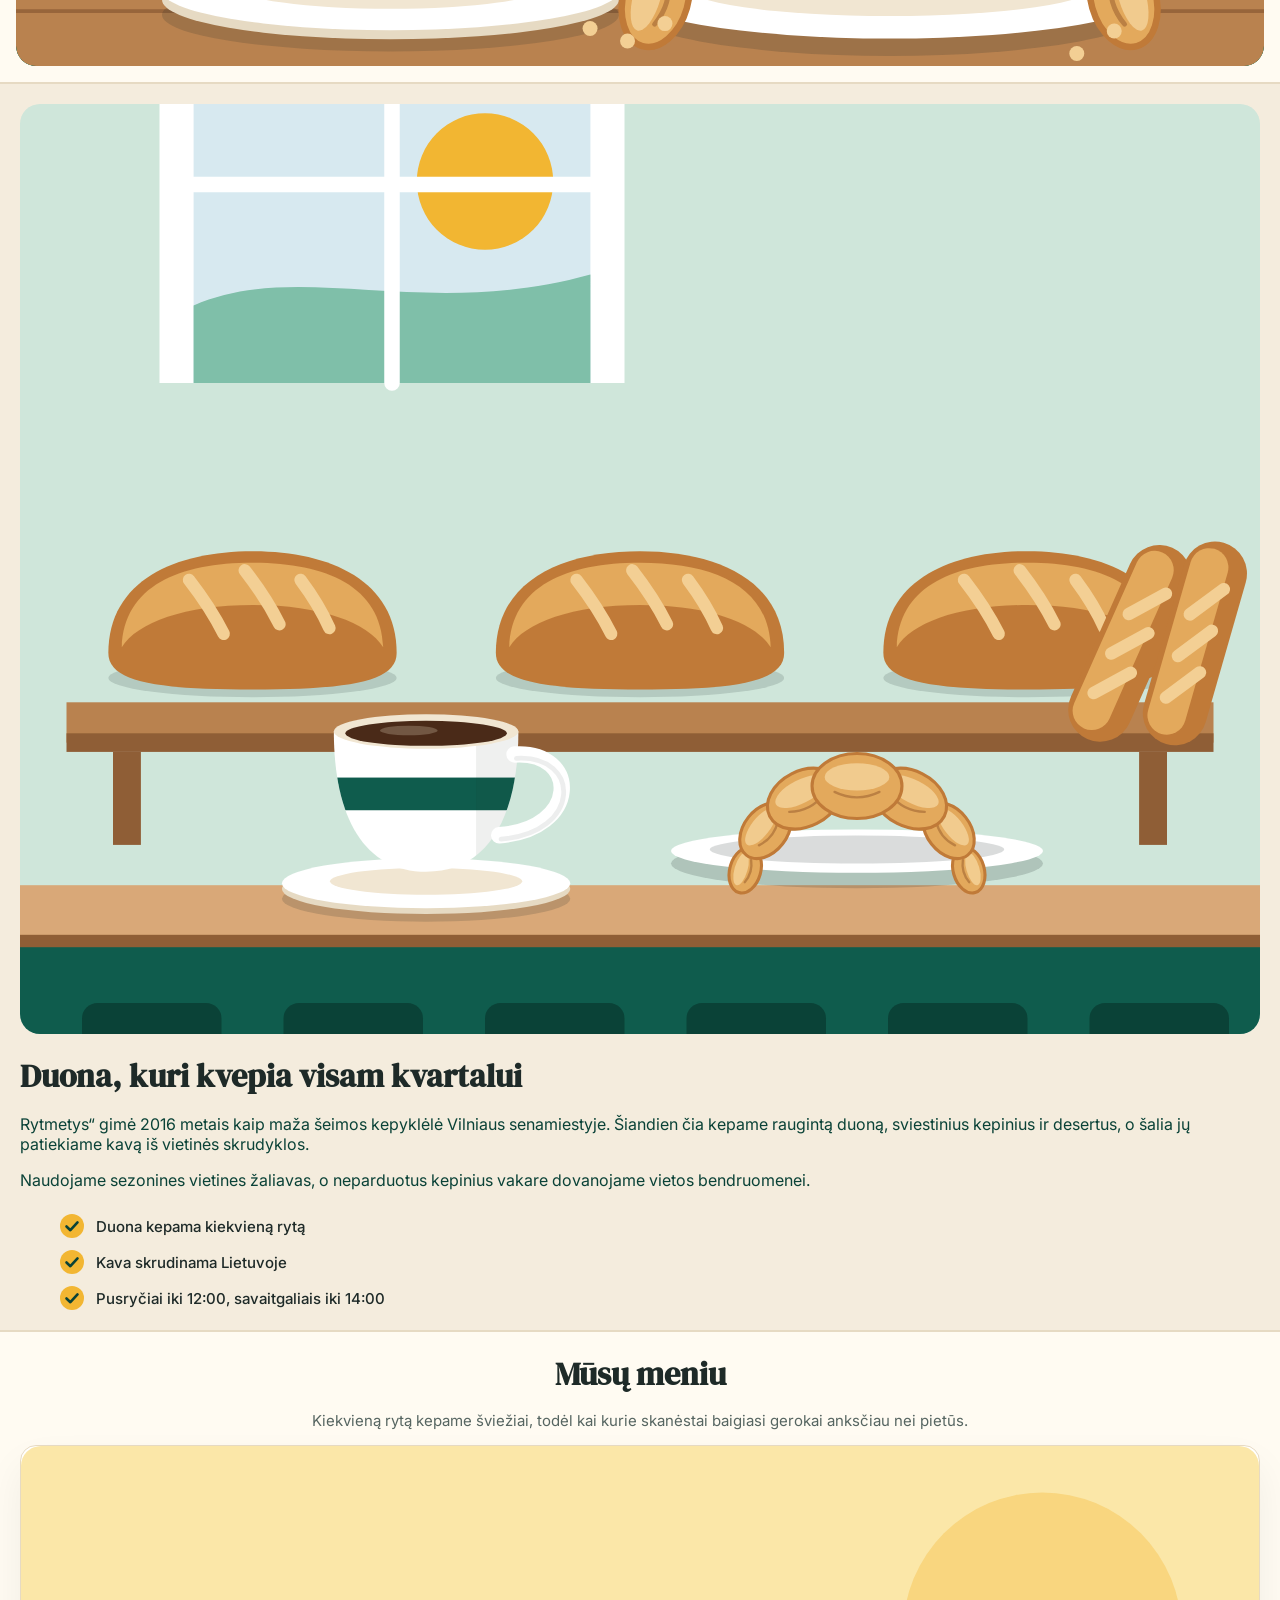
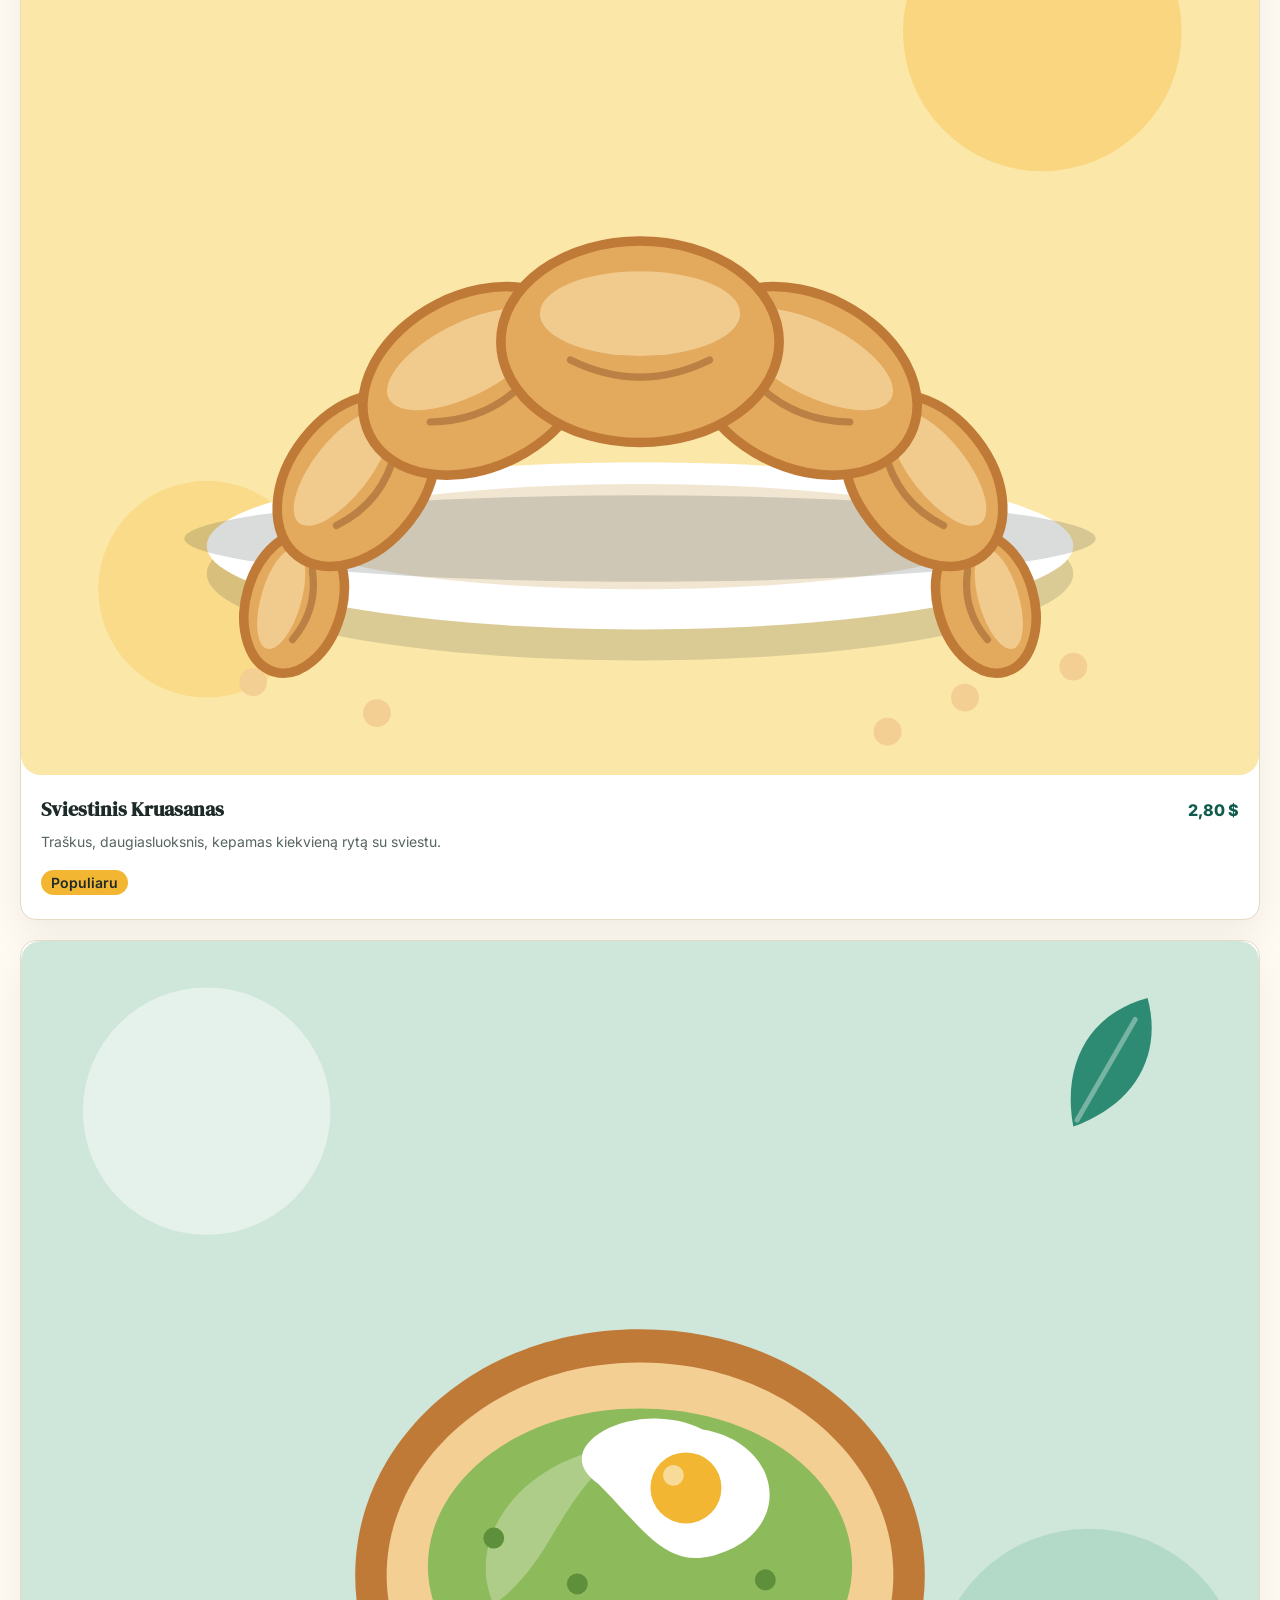
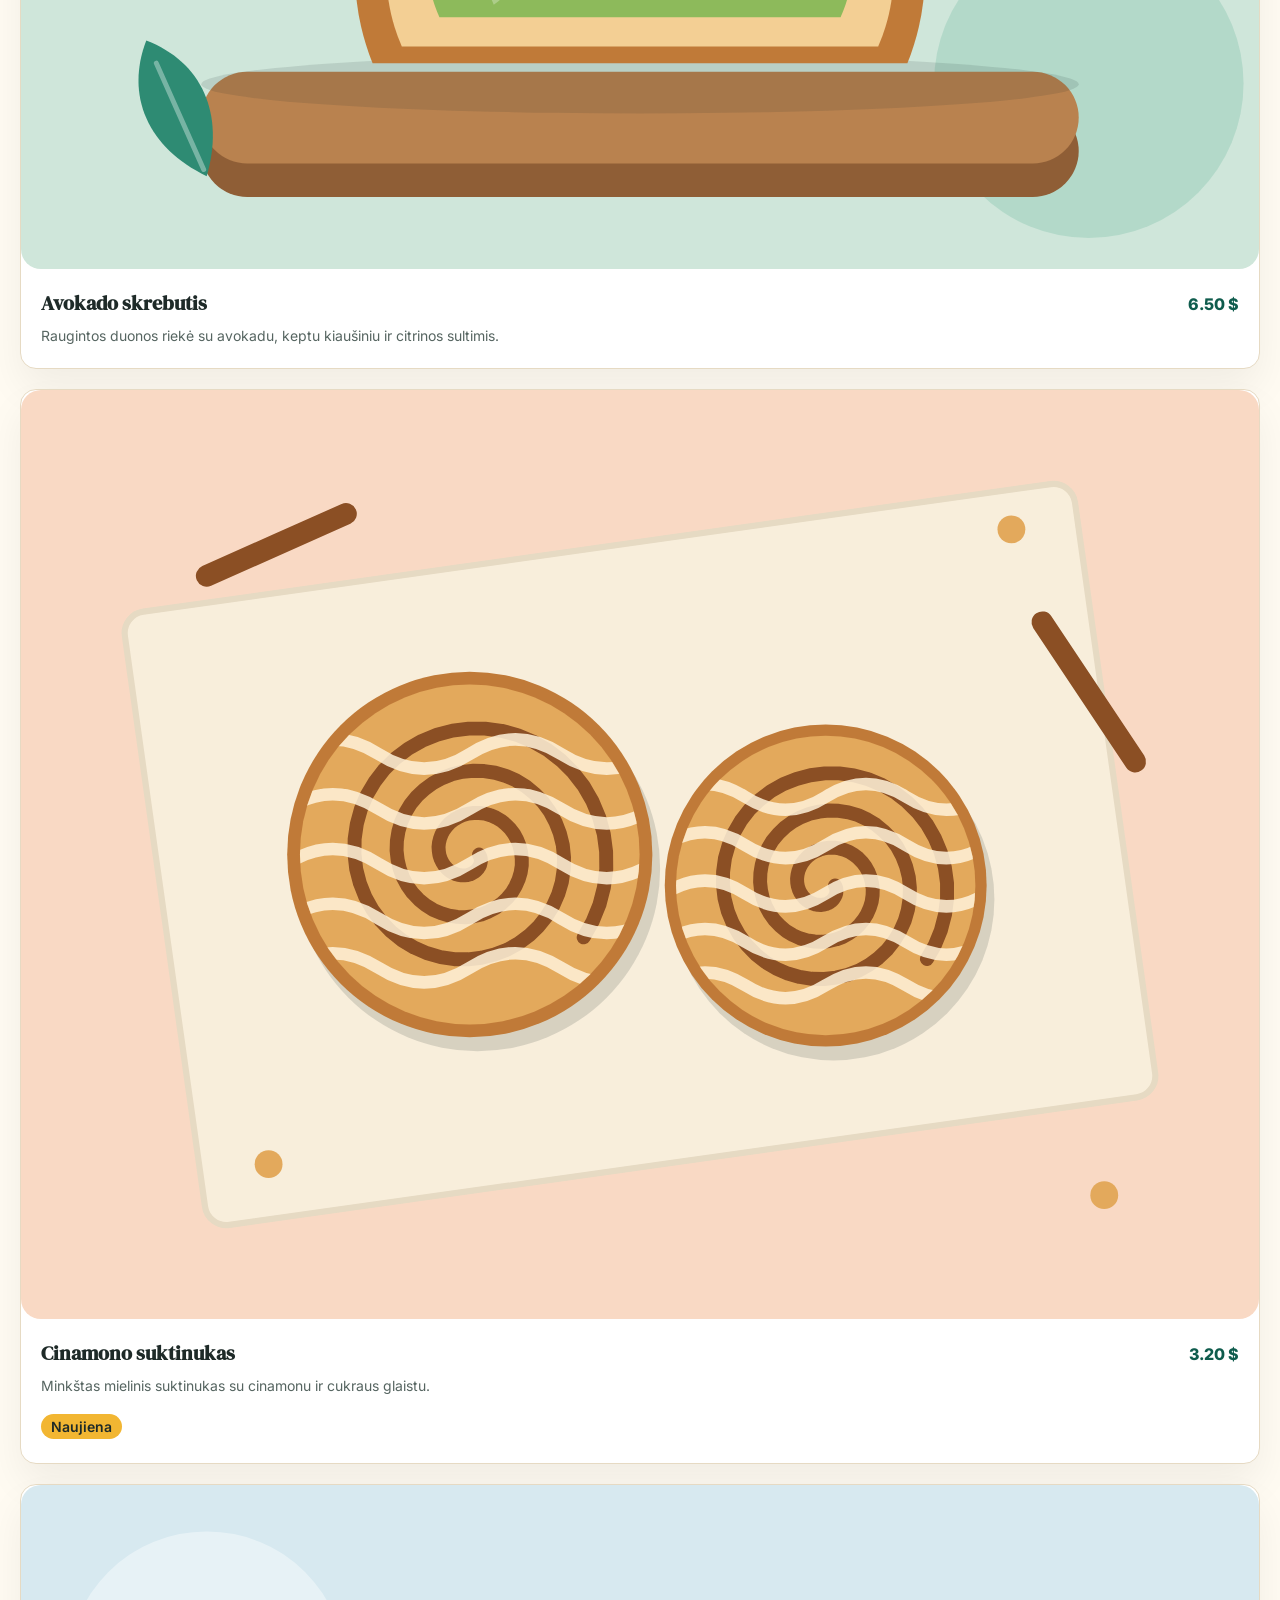
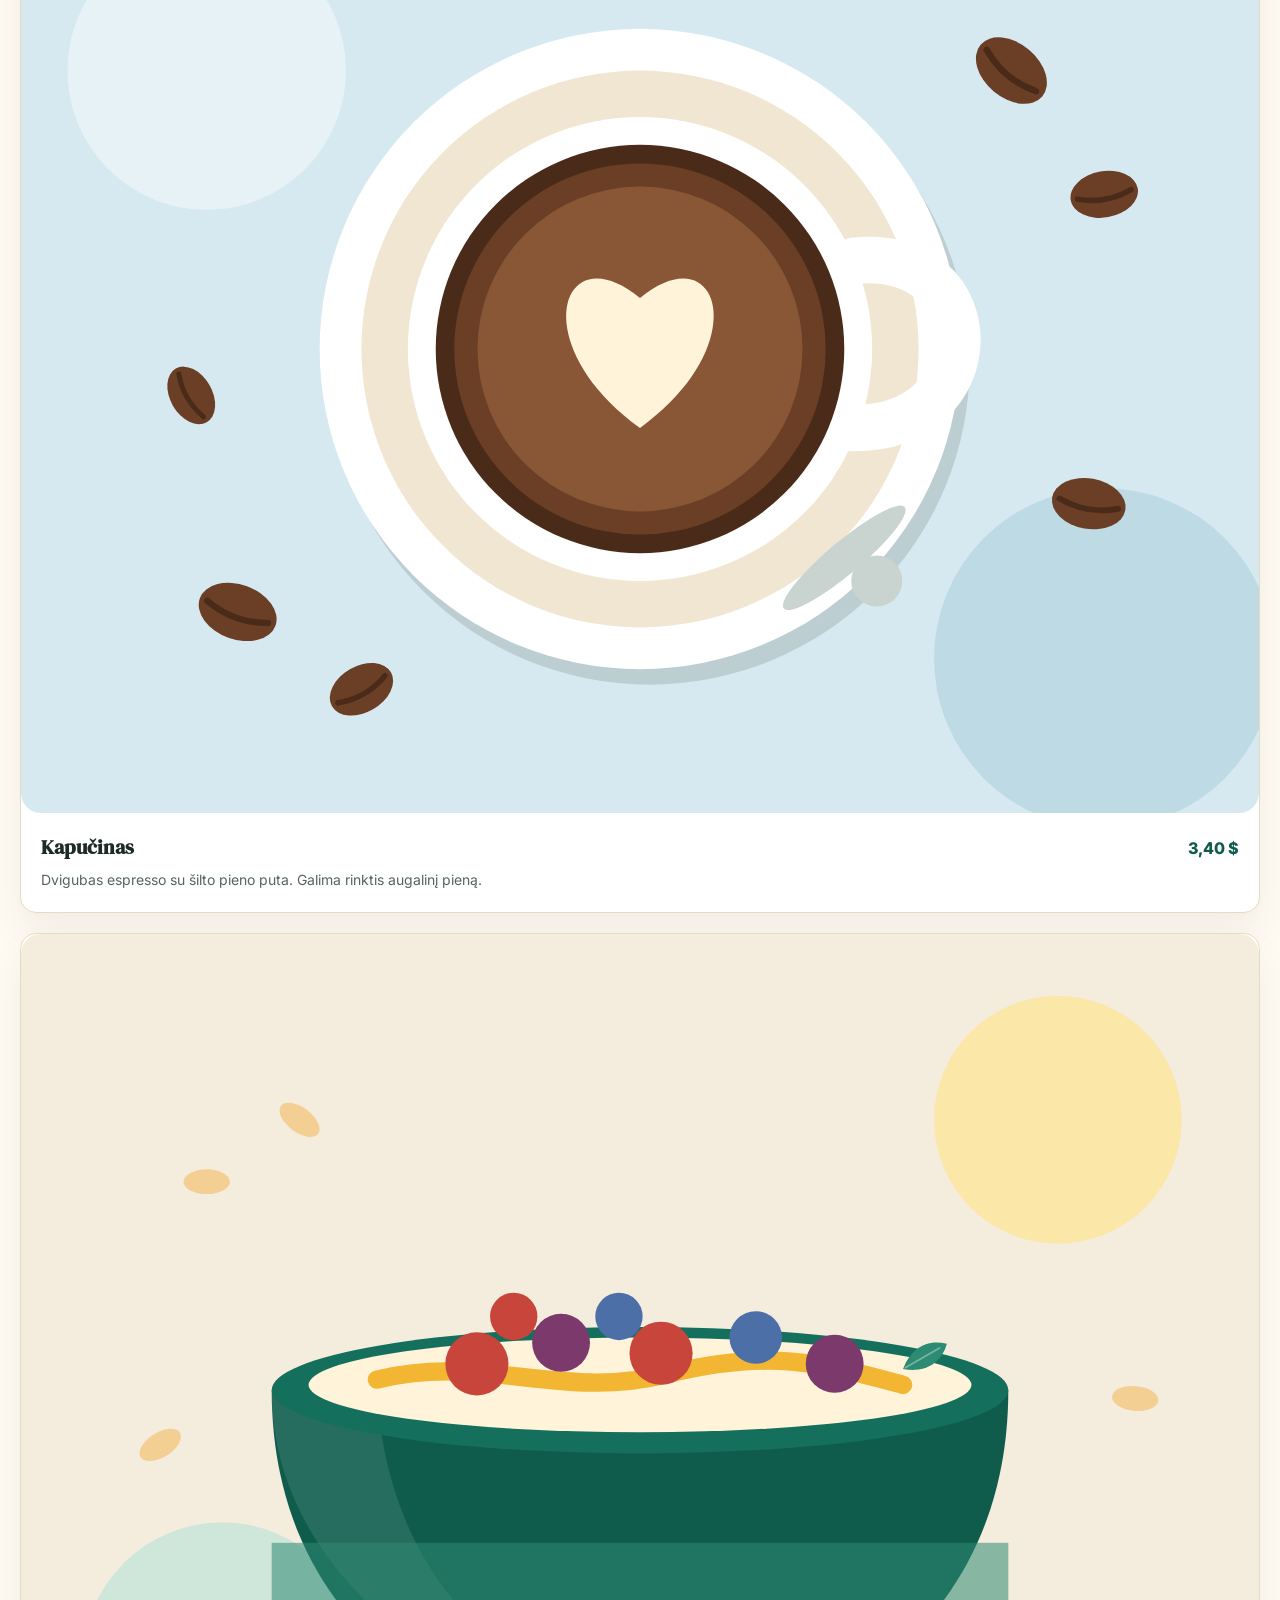
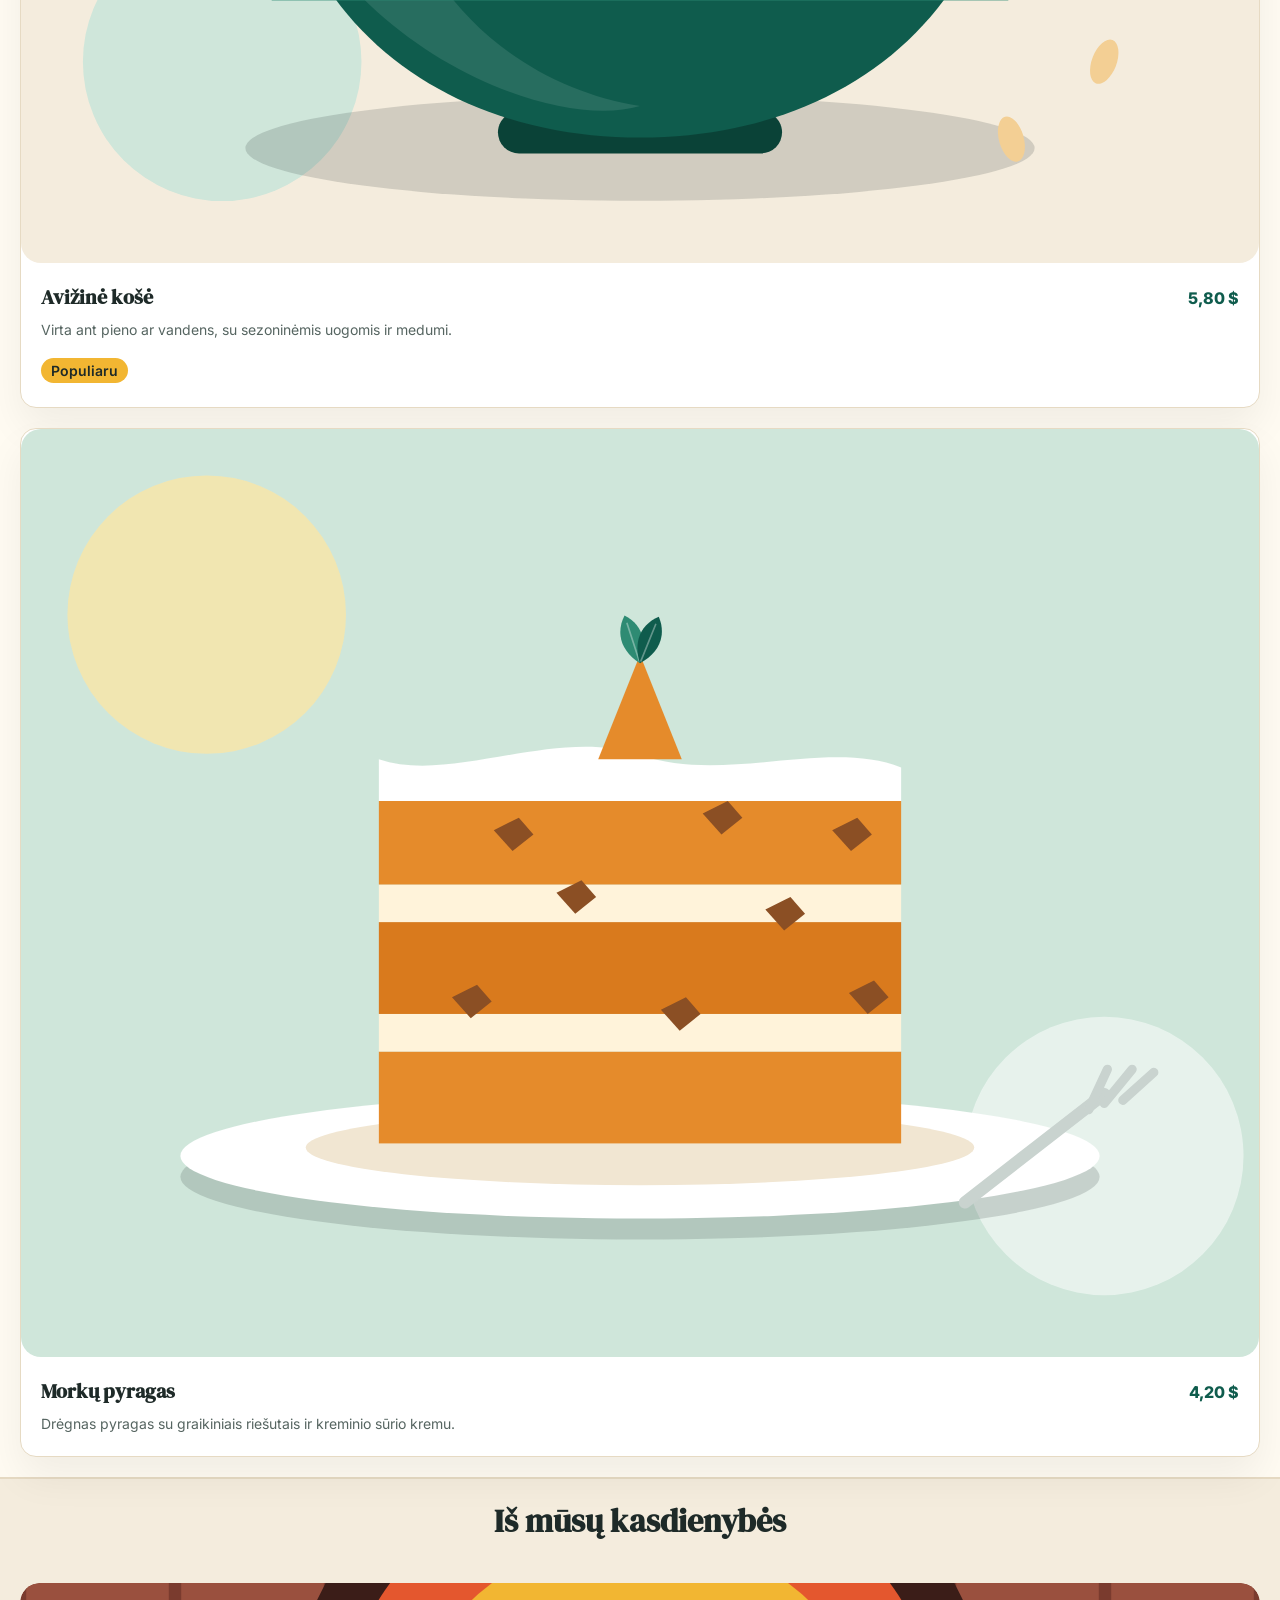
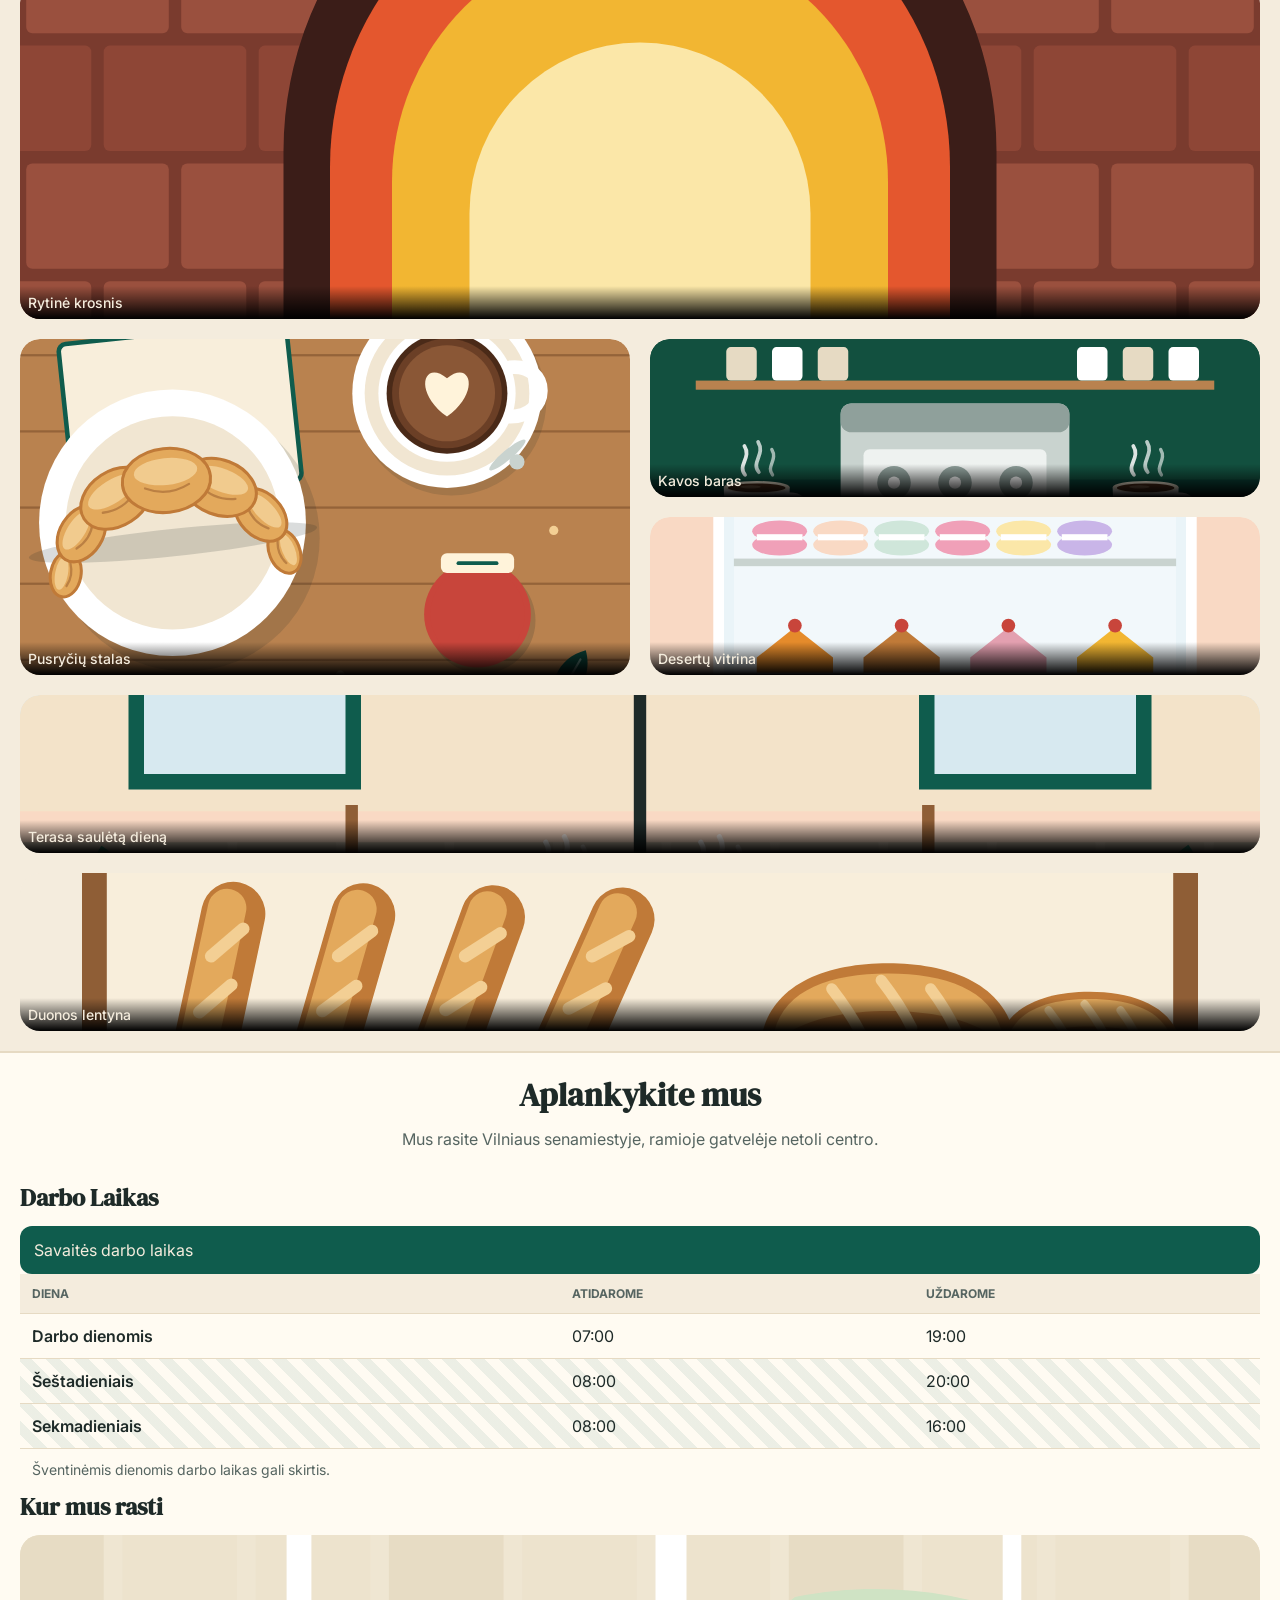
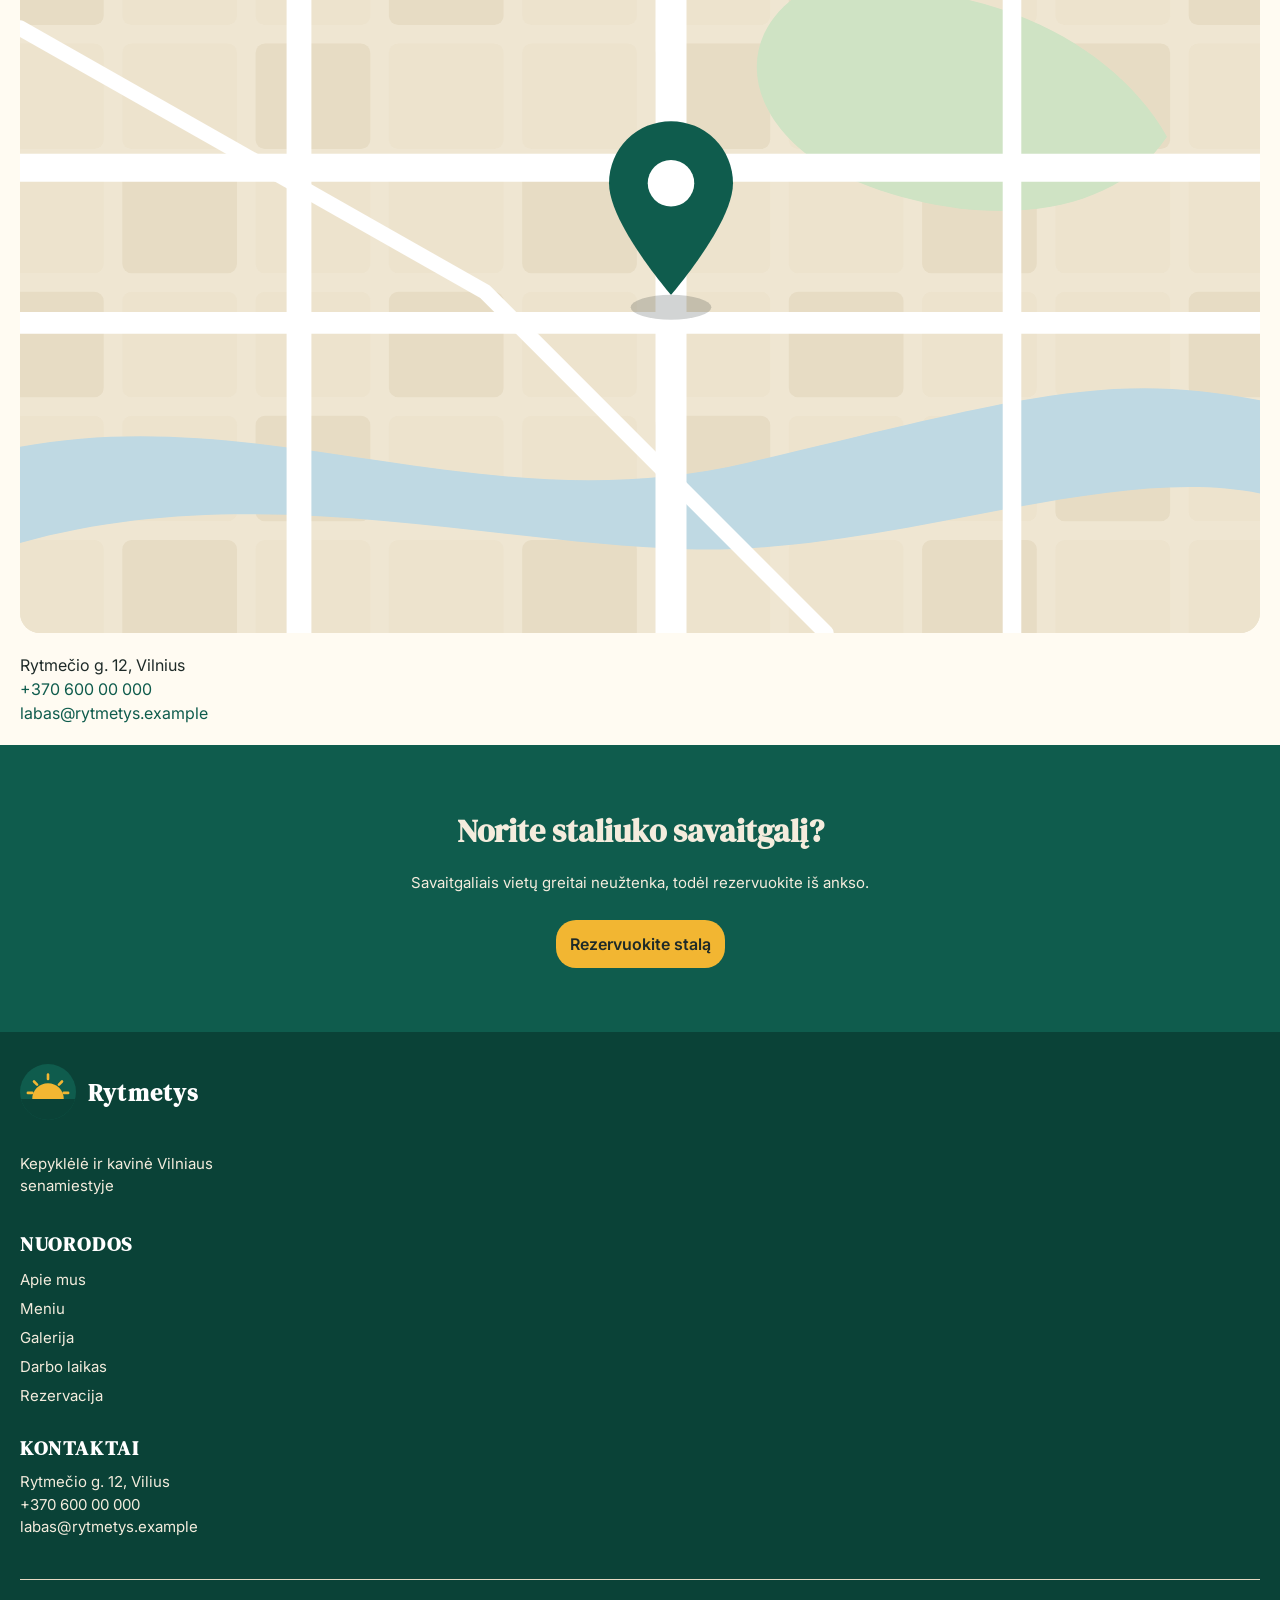
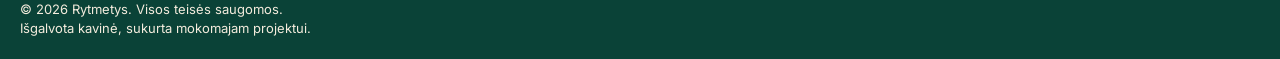
==== commit 5cc4c605: "fixed the links for rezervacija page visit" ====
--- a/index.html
+++ b/index.html
@@ -24,7 +24,7 @@
         <a class="navItem" href="#menu">Meniu</a>
         <a class="navItem" href="#gallery">Galerija</a>
         <a class="navItem" href="#workingTime">Darbo laikas</a>
-        <a class="navItem--marked" href="#registracija">Rezervacija</a>
+        <a class="navItem--marked" href="rezervacija.html">Rezervacija</a>
       </div>
     </header>
     <section class="hero">
@@ -235,7 +235,7 @@
           <li><a href="#menu">Meniu</a></li>
           <li><a href="#gallery">Galerija</a></li>
           <li><a href="#workingTime">Darbo laikas</a></li>
-          <li><a href="#registracija">Rezervacija</a></li>
+          <li><a href="rezervacija.html">Rezervacija</a></li>
         </ul>
       </nav>
       <div class="footerContacts">
--- a/index.css
+++ b/index.css
@@ -192,6 +192,7 @@
   height: 8px;
   border-radius: 50%;
   background-color: var(--primary);
+  animation: dotPulse 2s ease-out infinite;
 }
 .about {
   border-top: 2px solid var(--line);
@@ -343,6 +344,7 @@
   font-weight: 600;
   font-size: 14px;
   margin-top: 20px;
+  animation: badgePulse 2s ease-in-out infinite;
 }
 
 .gallery {
@@ -567,3 +569,60 @@
   font-size: 14px;
   color: var(--text-muted);
 }
+.hoursTable tbody tr:nth-child(2),
+.hoursTable tbody tr:nth-child(3) {
+  background-image: repeating-linear-gradient(45deg, transparent 0 10px, rgba(15, 92, 77, 0.08) 10px 20px);
+  animation: stripesMove 1.5s linear infinite;
+}
+
+.visitMap {
+  display: block;
+  width: 100%;
+  aspect-ratio: 16/9;
+  object-fit: cover;
+  margin-bottom: 20px;
+}
+.visitAddress {
+  font-style: normal;
+
+  line-height: 1.5em;
+}
+.visitAddress a {
+  color: var(--primary);
+  text-decoration: none;
+}
+
+@keyframes badgePulse {
+  0%,
+  100% {
+    transform: scale(1);
+    box-shadow: 0 0 0 0 rgba(242, 182, 50, 0.6);
+  }
+  50% {
+    transform: scale(1.06);
+    box-shadow: 0 0 0 8px rgba(242, 182, 50, 0);
+  }
+}
+
+@keyframes dotPulse {
+  0% {
+    transform: scale(1);
+    box-shadow: 0 0 0 0 rgba(15, 92, 77, 0.6);
+  }
+  70% {
+    transform: scale(1.15);
+    box-shadow: 0 0 0 8px rgba(15, 92, 77, 0);
+  }
+  100% {
+    transform: scale(1);
+    box-shadow: 0 0 0 0 rgba(15, 92, 77, 0);
+  }
+}
+@keyframes stripesMove {
+  from {
+    background-position: 0 0;
+  }
+  to {
+    background-position: 28.28px 0;
+  }
+}
